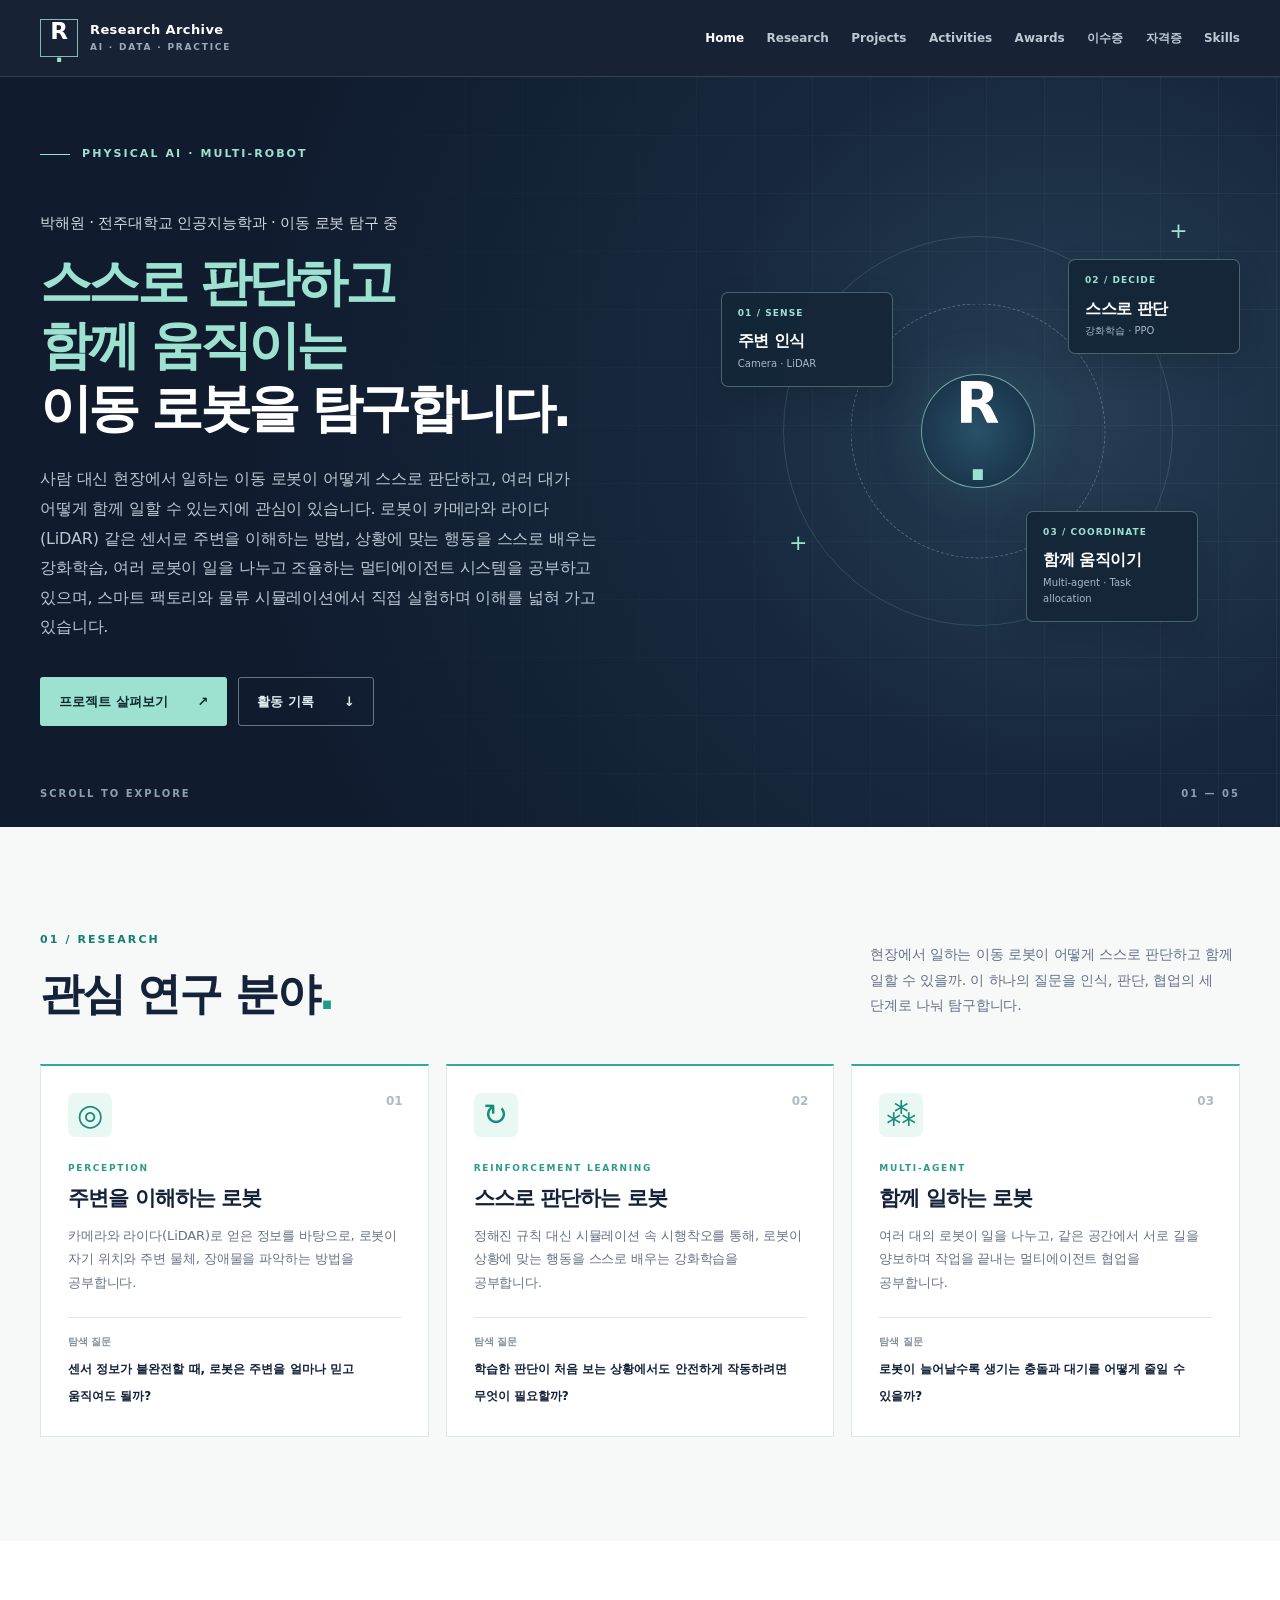
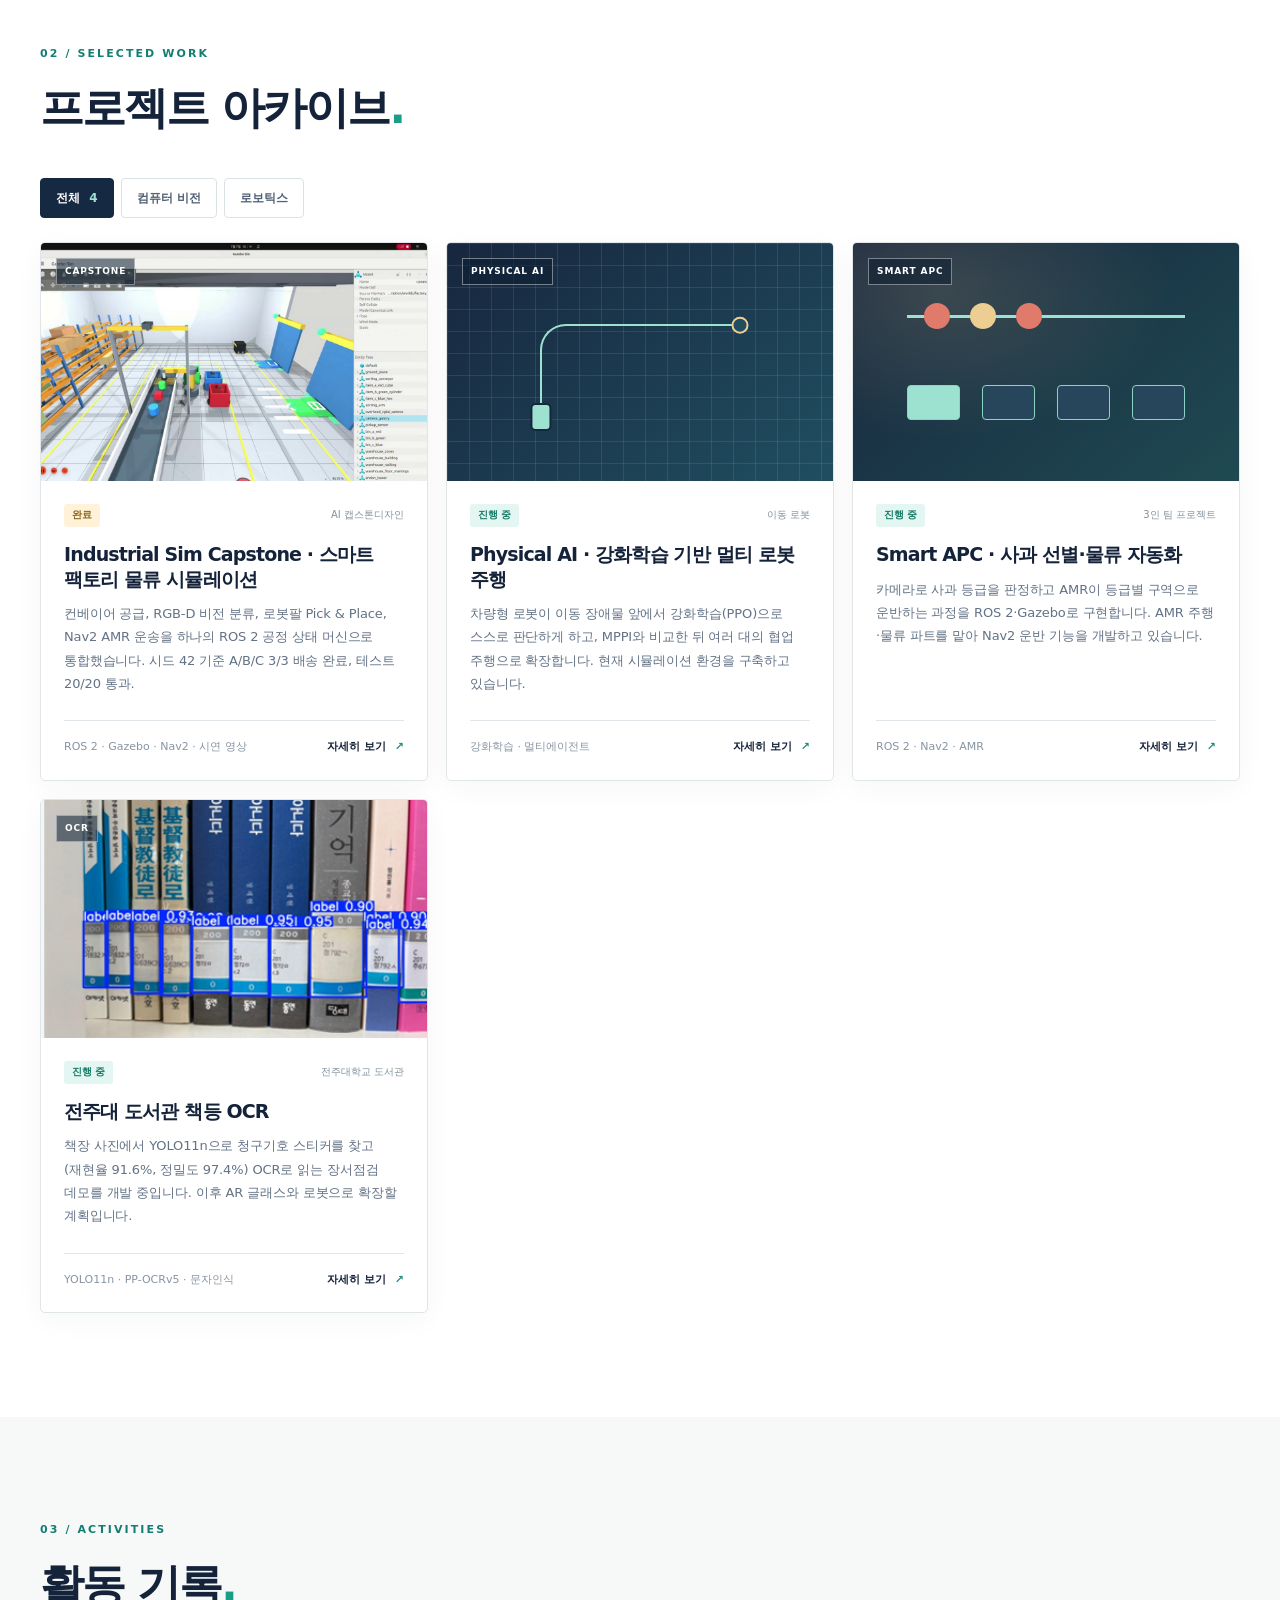
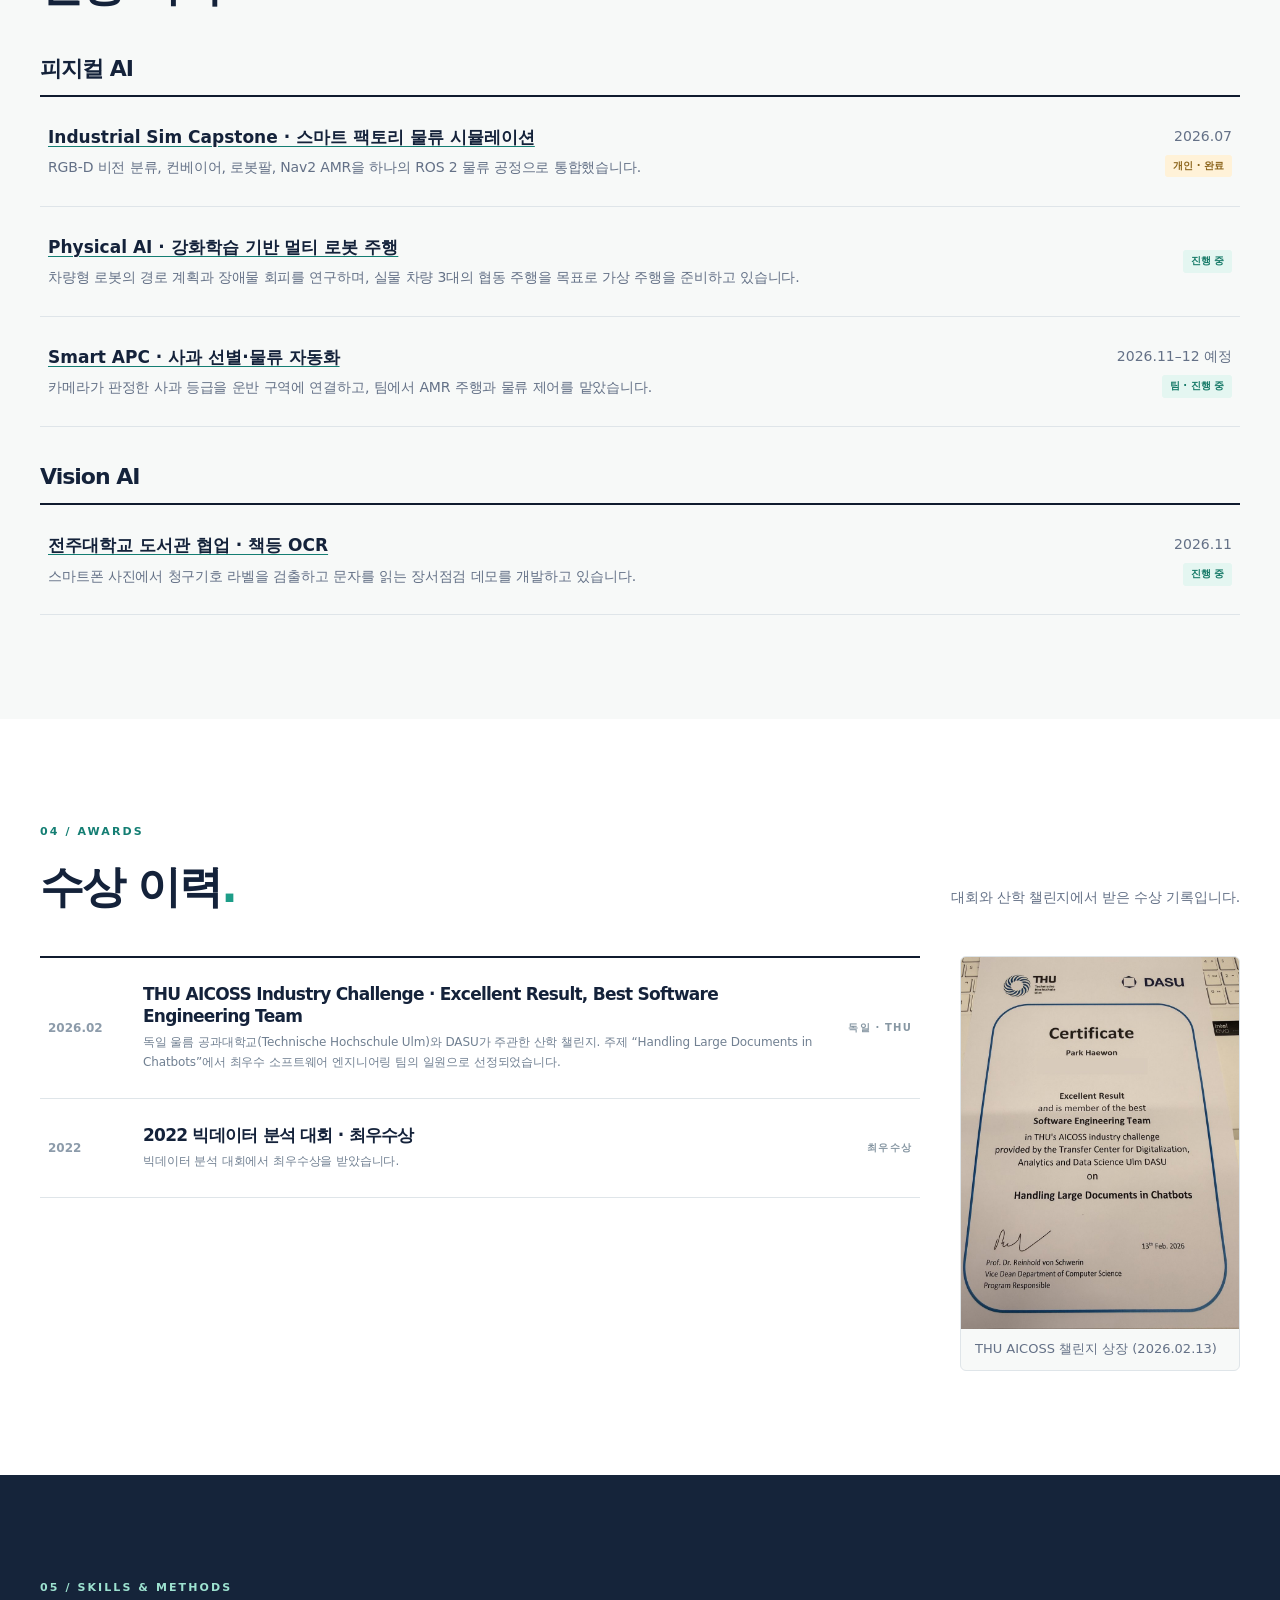
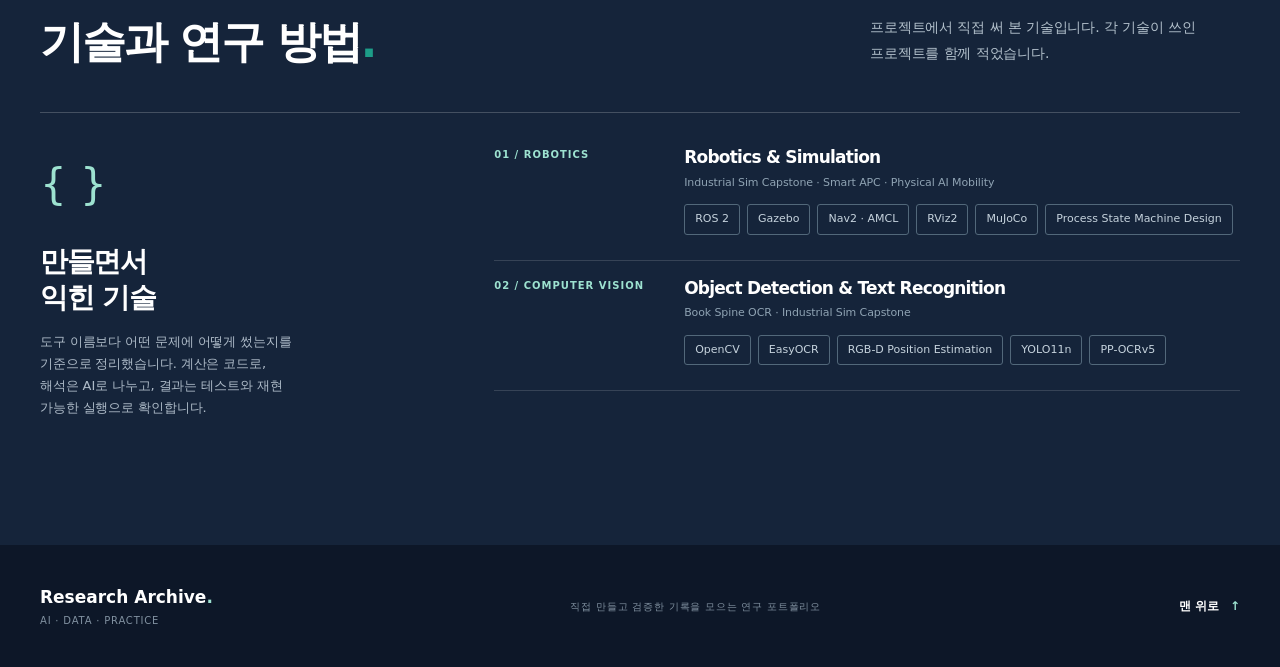
==== index.html @ 4f3340b6 "Add name to portfolio introduction" ====
<!doctype html>
<html lang="ko">
<head>
  <meta charset="utf-8">
  <meta name="viewport" content="width=device-width, initial-scale=1">
  <meta name="theme-color" content="#101b2e">
  <meta name="description" content="스스로 판단하고 함께 움직이는 이동 로봇 — 강화학습 기반 판단과 멀티에이전트 협업을 공부하고 탐구하는 학생의 포트폴리오입니다.">
  <meta property="og:type" content="website">
  <meta property="og:locale" content="ko_KR">
  <meta property="og:title" content="AI Research Portfolio | 연구 포트폴리오">
  <meta property="og:description" content="스스로 판단하고 함께 움직이는 이동 로봇을 탐구합니다.">
  <title>AI Research Portfolio | 연구 포트폴리오</title>
  <link rel="icon" href="assets/favicon.svg" type="image/svg+xml">
  <link rel="stylesheet" href="assets/style.css?v=physical-ai-rl">
  <script src="assets/app.js?v=multi-category" defer></script>
</head>
<body>
  <a class="skip-link" href="#main">본문으로 바로 가기</a>
  <header class="site-header" id="top">
    <div class="container header-inner">
      <a class="brand" href="#home" aria-label="연구 포트폴리오 홈">
        <span class="brand-mark" aria-hidden="true">R<span class="brand-dot">.</span></span>
        <span class="brand-copy"><strong>Research Archive</strong><small>AI · DATA · PRACTICE</small></span>
      </a>
      <button class="menu-toggle" type="button" aria-controls="primary-nav" aria-expanded="false" aria-label="메뉴 열기"><span></span><span></span><span></span></button>
      <nav class="nav" id="primary-nav" aria-label="주 메뉴">
        <a href="#home">Home</a><a href="#research">Research</a><a href="#projects">Projects</a><a href="#activities">Activities</a><a href="#awards">Awards</a><a href="certificates.html">이수증</a><a href="licenses.html">자격증</a><a href="#skills">Skills</a>
      </nav>
    </div>
  </header>

  <main id="main">
    <section class="hero" id="home" aria-labelledby="hero-title">
      <div class="hero-grid" aria-hidden="true"></div>
      <div class="container hero-layout">
        <div class="hero-copy">
          <p class="eyebrow"><span class="eyebrow-line"></span> PHYSICAL AI · MULTI-ROBOT</p>
          <p class="hero-overline">박해원 · 전주대학교 인공지능학과 · 이동 로봇 탐구 중</p>
          <h1 id="hero-title"><em>스스로 판단하고</em><br><em>함께 움직이는</em><br>이동 로봇을 탐구합니다.</h1>
          <p class="hero-description">사람 대신 현장에서 일하는 이동 로봇이 어떻게 스스로 판단하고, 여러 대가 어떻게 함께 일할 수 있는지에 관심이 있습니다. 로봇이 카메라와 라이다(LiDAR) 같은 센서로 주변을 이해하는 방법, 상황에 맞는 행동을 스스로 배우는 강화학습, 여러 로봇이 일을 나누고 조율하는 멀티에이전트 시스템을 공부하고 있으며, 스마트 팩토리와 물류 시뮬레이션에서 직접 실험하며 이해를 넓혀 가고 있습니다.</p>
          <div class="hero-actions"><a class="button button-light" href="#projects">프로젝트 살펴보기 <span aria-hidden="true">↗</span></a><a class="button button-ghost" href="#activities">활동 기록 <span aria-hidden="true">↓</span></a></div>
        </div>
        <div class="hero-art" role="img" aria-label="이동 로봇의 주변 인식, 강화학습 기반 판단, 다중 로봇 협업 흐름을 표현한 추상적 다이어그램">
          <div class="orbit orbit-one"></div><div class="orbit orbit-two"></div>
          <span class="art-cross art-cross-one">+</span><span class="art-cross art-cross-two">+</span>
          <div class="art-node art-node-one"><span class="art-index">01 / SENSE</span><strong>주변 인식</strong><small>Camera · LiDAR</small></div>
          <div class="art-node art-node-two"><span class="art-index">02 / DECIDE</span><strong>스스로 판단</strong><small>강화학습 · PPO</small></div>
          <div class="art-node art-node-three"><span class="art-index">03 / COORDINATE</span><strong>함께 움직이기</strong><small>Multi-agent · Task allocation</small></div>
          <span class="art-center">R<span>.</span></span>
        </div>
      </div>
      <div class="container hero-bottom"><span>SCROLL TO EXPLORE</span><span>01 — 05</span></div>
    </section>


    <section class="section research-section" id="research" aria-labelledby="research-title">
      <div class="container"><div class="section-heading"><div><p class="section-kicker">01 / RESEARCH</p><h2 id="research-title" class="section-title">관심 연구 분야<span class="accent-period">.</span></h2></div><p class="section-lead">현장에서 일하는 이동 로봇이 어떻게 스스로 판단하고 함께 일할 수 있을까. 이 하나의 질문을 인식, 판단, 협업의 세 단계로 나눠 탐구합니다.</p></div>
        <div class="research-grid">
          <article class="research-card"><span class="research-number">01</span><div class="research-icon" aria-hidden="true">◎</div><p class="card-label">PERCEPTION</p><h3>주변을 이해하는 로봇</h3><p>카메라와 라이다(LiDAR)로 얻은 정보를 바탕으로, 로봇이 자기 위치와 주변 물체, 장애물을 파악하는 방법을 공부합니다.</p><div class="question"><span>탐색 질문</span><strong>센서 정보가 불완전할 때, 로봇은 주변을 얼마나 믿고 움직여도 될까?</strong></div></article>
          <article class="research-card"><span class="research-number">02</span><div class="research-icon" aria-hidden="true">↻</div><p class="card-label">REINFORCEMENT LEARNING</p><h3>스스로 판단하는 로봇</h3><p>정해진 규칙 대신 시뮬레이션 속 시행착오를 통해, 로봇이 상황에 맞는 행동을 스스로 배우는 강화학습을 공부합니다.</p><div class="question"><span>탐색 질문</span><strong>학습한 판단이 처음 보는 상황에서도 안전하게 작동하려면 무엇이 필요할까?</strong></div></article>
          <article class="research-card"><span class="research-number">03</span><div class="research-icon" aria-hidden="true">⁂</div><p class="card-label">MULTI-AGENT</p><h3>함께 일하는 로봇</h3><p>여러 대의 로봇이 일을 나누고, 같은 공간에서 서로 길을 양보하며 작업을 끝내는 멀티에이전트 협업을 공부합니다.</p><div class="question"><span>탐색 질문</span><strong>로봇이 늘어날수록 생기는 충돌과 대기를 어떻게 줄일 수 있을까?</strong></div></article>
        </div>
      </div>
    </section>

    <section class="section projects-section" id="projects" aria-labelledby="projects-title">
      <div class="container"><div class="section-heading"><div><p class="section-kicker">02 / SELECTED WORK</p><h2 id="projects-title" class="section-title">프로젝트 아카이브<span class="accent-period">.</span></h2></div></div>
        <div class="filter-bar" role="group" aria-label="프로젝트 분야 필터">
          <button class="filter-button is-active" type="button" data-filter="all" aria-pressed="true">전체 <span>4</span></button>
          <button class="filter-button" type="button" data-filter="vision" aria-pressed="false">컴퓨터 비전</button>
          <button class="filter-button" type="button" data-filter="robotics" aria-pressed="false">로보틱스</button>
        </div>
        <div class="project-grid" id="project-grid">
          <article class="project-card" data-category="robotics">
            <a href="projects/industrial-sim-capstone.html" class="project-image" aria-label="Industrial Sim Capstone 프로젝트 상세 보기"><img src="assets/industrial-sim/gazebo-world.jpg" alt="컨베이어, 로봇팔, 이동식 상자가 배치된 Gazebo 공장 월드" width="1280" height="720" loading="lazy"><span class="image-corner">CAPSTONE</span></a>
            <div class="project-content">
              <div class="project-meta"><span class="status status-done">완료</span><span>AI 캡스톤디자인</span></div>
              <h3><a href="projects/industrial-sim-capstone.html">Industrial Sim Capstone · 스마트 팩토리 물류 시뮬레이션</a></h3>
              <p>컨베이어 공급, RGB-D 비전 분류, 로봇팔 Pick &amp; Place, Nav2 AMR 운송을 하나의 ROS 2 공정 상태 머신으로 통합했습니다. 시드 42 기준 A/B/C 3/3 배송 완료, 테스트 20/20 통과.</p>
              <div class="project-footer"><span>ROS 2 · Gazebo · Nav2 · 시연 영상</span><a href="projects/industrial-sim-capstone.html" aria-label="Industrial Sim Capstone 자세히 보기">자세히 보기 <span aria-hidden="true">↗</span></a></div>
            </div>
          </article>
          <article class="project-card" data-category="robotics">
            <a href="projects/physical-ai-mobility.html" class="project-image physical-ai-image" aria-label="Physical AI 모빌리티 프로젝트 상세 보기">
              <span class="physical-ai-route" aria-hidden="true"></span>
              <span class="image-corner">PHYSICAL AI</span>
            </a>
            <div class="project-content">
              <div class="project-meta"><span class="status status-active">진행 중</span><span>이동 로봇</span></div>
              <h3><a href="projects/physical-ai-mobility.html">Physical AI · 강화학습 기반 멀티 로봇 주행</a></h3>
              <p>차량형 로봇이 이동 장애물 앞에서 강화학습(PPO)으로 스스로 판단하게 하고, MPPI와 비교한 뒤 여러 대의 협업 주행으로 확장합니다. 현재 시뮬레이션 환경을 구축하고 있습니다.</p>
              <div class="project-footer"><span>강화학습 · 멀티에이전트</span><a href="projects/physical-ai-mobility.html" aria-label="Physical AI 모빌리티 자세히 보기">자세히 보기 <span aria-hidden="true">↗</span></a></div>
            </div>
          </article>
          <article class="project-card" data-category="robotics">
            <a href="projects/smart-apple-apc.html" class="project-image apc-image" aria-label="Smart APC 사과 선별·물류 자동화 프로젝트 상세 보기">
              <span class="apc-mark" aria-hidden="true"><span></span><span></span><span></span><span></span></span>
              <span class="image-corner">SMART APC</span>
            </a>
            <div class="project-content">
              <div class="project-meta"><span class="status status-active">진행 중</span><span>3인 팀 프로젝트</span></div>
              <h3><a href="projects/smart-apple-apc.html">Smart APC · 사과 선별·물류 자동화</a></h3>
              <p>카메라로 사과 등급을 판정하고 AMR이 등급별 구역으로 운반하는 과정을 ROS 2·Gazebo로 구현합니다. AMR 주행·물류 파트를 맡아 Nav2 운반 기능을 개발하고 있습니다.</p>
              <div class="project-footer"><span>ROS 2 · Nav2 · AMR</span><a href="projects/smart-apple-apc.html" aria-label="Smart APC 자세히 보기">자세히 보기 <span aria-hidden="true">↗</span></a></div>
            </div>
          </article>
          <article class="project-card" data-category="vision">
            <a href="projects/jj-library-ocr.html" class="project-image" aria-label="전주대 도서관 책등 OCR 프로젝트 상세 보기">
              <img src="assets/jj-library/card-detection.png" alt="책등의 청구기호 스티커마다 파란 검출 박스와 신뢰도가 표시된 사진" width="361" height="273" loading="lazy">
              <span class="image-corner">OCR</span>
            </a>
            <div class="project-content">
              <div class="project-meta"><span class="status status-active">진행 중</span><span>전주대학교 도서관</span></div>
              <h3><a href="projects/jj-library-ocr.html">전주대 도서관 책등 OCR</a></h3>
              <p>책장 사진에서 YOLO11n으로 청구기호 스티커를 찾고(재현율 91.6%, 정밀도 97.4%) OCR로 읽는 장서점검 데모를 개발 중입니다. 이후 AR 글래스와 로봇으로 확장할 계획입니다.</p>
              <div class="project-footer"><span>YOLO11n · PP-OCRv5 · 문자인식</span><a href="projects/jj-library-ocr.html" aria-label="전주대 도서관 책등 OCR 자세히 보기">자세히 보기 <span aria-hidden="true">↗</span></a></div>
            </div>
          </article>
        </div>
      </div>
    </section>

    <section class="section activities-section" id="activities" aria-labelledby="activities-title">
      <div class="container">
        <div class="section-heading">
          <div>
            <p class="section-kicker">03 / ACTIVITIES</p>
            <h2 id="activities-title" class="section-title">활동 기록<span class="accent-period">.</span></h2>
          </div>
        </div>

        <section class="activity-group" aria-labelledby="activities-physical-title">
          <h3 id="activities-physical-title">피지컬 AI</h3>
          <ul class="publication-list activity-list" role="list">
            <li class="publication-row activity-row">
              <div>
                <h4><a href="projects/industrial-sim-capstone.html">Industrial Sim Capstone · 스마트 팩토리 물류 시뮬레이션</a></h4>
                <p>RGB-D 비전 분류, 컨베이어, 로봇팔, Nav2 AMR을 하나의 ROS 2 물류 공정으로 통합했습니다.</p>
              </div>
              <div class="activity-meta">
                <time datetime="2026-07">2026.07</time>
                <span class="status status-done">개인 · 완료</span>
              </div>
            </li>
            <li class="publication-row activity-row">
              <div>
                <h4><a href="projects/physical-ai-mobility.html">Physical AI · 강화학습 기반 멀티 로봇 주행</a></h4>
                <p>차량형 로봇의 경로 계획과 장애물 회피를 연구하며, 실물 차량 3대의 협동 주행을 목표로 가상 주행을 준비하고 있습니다.</p>
              </div>
              <div class="activity-meta">
                <span class="status status-active">진행 중</span>
              </div>
            </li>
            <li class="publication-row activity-row">
              <div>
                <h4><a href="projects/smart-apple-apc.html">Smart APC · 사과 선별·물류 자동화</a></h4>
                <p>카메라가 판정한 사과 등급을 운반 구역에 연결하고, 팀에서 AMR 주행과 물류 제어를 맡았습니다.</p>
              </div>
              <div class="activity-meta">
                <span><time datetime="2026-11">2026.11</time>–<time datetime="2026-12">12</time> 예정</span>
                <span class="status status-active">팀 · 진행 중</span>
              </div>
            </li>
          </ul>
        </section>

        <section class="activity-group" aria-labelledby="activities-vision-title">
          <h3 id="activities-vision-title">Vision AI</h3>
          <ul class="publication-list activity-list" role="list">
            <li class="publication-row activity-row">
              <div>
                <h4><a href="projects/jj-library-ocr.html">전주대학교 도서관 협업 · 책등 OCR</a></h4>
                <p>스마트폰 사진에서 청구기호 라벨을 검출하고 문자를 읽는 장서점검 데모를 개발하고 있습니다.</p>
              </div>
              <div class="activity-meta">
                <time datetime="2026-11">2026.11</time>
                <span class="status status-active">진행 중</span>
              </div>
            </li>
          </ul>
        </section>
      </div>
    </section>

    <section class="section awards-section" id="awards" aria-labelledby="awards-title"><div class="container"><div class="section-heading"><div><p class="section-kicker">04 / AWARDS</p><h2 id="awards-title" class="section-title">수상 이력<span class="accent-period">.</span></h2></div><p class="section-lead">대회와 산학 챌린지에서 받은 수상 기록입니다.</p></div>
      <div class="awards-layout">
        <div class="publication-list">
          <div class="publication-row"><span class="publication-index">2026.02</span><div><h3>THU AICOSS Industry Challenge · Excellent Result, Best Software Engineering Team</h3><p>독일 울름 공과대학교(Technische Hochschule Ulm)와 DASU가 주관한 산학 챌린지. 주제 “Handling Large Documents in Chatbots”에서 최우수 소프트웨어 엔지니어링 팀의 일원으로 선정되었습니다.</p></div><span class="publication-type">독일 · THU</span></div>
          <div class="publication-row"><span class="publication-index">2022</span><div><h3>2022 빅데이터 분석 대회 · 최우수상</h3><p>빅데이터 분석 대회에서 최우수상을 받았습니다.</p></div><span class="publication-type">최우수상</span></div>
        </div>
        <figure class="shot-figure award-certificate">
          <a href="assets/awards/thu-aicoss-certificate.jpg" aria-label="THU AICOSS 챌린지 상장 크게 보기"><img src="assets/awards/thu-aicoss-certificate.jpg" width="900" height="1202" loading="lazy" decoding="async" alt="Technische Hochschule Ulm과 DASU가 발행한 상장. Park Haewon이 THU AICOSS industry challenge의 Handling Large Documents in Chatbots 주제에서 Excellent Result를 거두고 최우수 소프트웨어 엔지니어링 팀의 일원이 되었음을 증명하며, 2026년 2월 13일 날짜와 서명이 있습니다."></a>
          <figcaption>THU AICOSS 챌린지 상장 (2026.02.13)</figcaption>
        </figure>
      </div>
    </div></section>

    <section class="section skills-section" id="skills" aria-labelledby="skills-title"><div class="container"><div class="section-heading"><div><p class="section-kicker">05 / SKILLS &amp; METHODS</p><h2 id="skills-title" class="section-title">기술과 연구 방법<span class="accent-period">.</span></h2></div><p class="section-lead">프로젝트에서 직접 써 본 기술입니다. 각 기술이 쓰인 프로젝트를 함께 적었습니다.</p></div><div class="skills-layout"><div class="skills-intro"><span class="skills-symbol" aria-hidden="true">{ }</span><h3>만들면서<br>익힌 기술</h3><p>도구 이름보다 어떤 문제에 어떻게 썼는지를 기준으로 정리했습니다. 계산은 코드로, 해석은 AI로 나누고, 결과는 테스트와 재현 가능한 실행으로 확인합니다.</p></div><div class="skill-groups" lang="en"><div class="skill-group"><span>01 / ROBOTICS</span><div><h3>Robotics &amp; Simulation</h3><p class="skill-projects">Industrial Sim Capstone · Smart APC · Physical AI Mobility</p></div><div class="skill-tags"><span>ROS 2</span><span>Gazebo</span><span>Nav2 · AMCL</span><span>RViz2</span><span>MuJoCo</span><span>Process State Machine Design</span></div></div><div class="skill-group"><span>02 / COMPUTER VISION</span><div><h3>Object Detection &amp; Text Recognition</h3><p class="skill-projects">Book Spine OCR · Industrial Sim Capstone</p></div><div class="skill-tags"><span>OpenCV</span><span>EasyOCR</span><span>RGB-D Position Estimation</span><span>YOLO11n</span><span>PP-OCRv5</span></div></div></div></div></div></section>

  </main>
  <footer class="site-footer"><div class="container footer-inner"><div><strong>Research Archive<span>.</span></strong><p>AI · DATA · PRACTICE</p></div><p>직접 만들고 검증한 기록을 모으는 연구 포트폴리오</p><a href="#top">맨 위로 <span aria-hidden="true">↑</span></a></div></footer>
</body>
</html>
---- assets/style.css ----
@charset "utf-8";
:root{--navy:#101b2e;--navy-2:#17263e;--ink:#14223a;--muted:#647187;--line:#dfe5e9;--paper:#f7f9f8;--white:#fff;--teal:#9de2d0;--teal-dark:#147e73;--gold:#ecce92;--radius:14px}
*{box-sizing:border-box}html{scroll-behavior:smooth;scroll-padding-top:88px}body{margin:0;color:var(--ink);background:var(--white);font-family:Pretendard,"Noto Sans KR","Apple SD Gothic Neo","Malgun Gothic",system-ui,sans-serif;line-height:1.68;word-break:keep-all}button,a{touch-action:manipulation}a{color:inherit;text-decoration:none}button{font:inherit}img{display:block;max-width:100%}h1,h2,h3,p{margin-top:0}h1,h2,h3{line-height:1.28;letter-spacing:-.045em}h2,h3{font-weight:760}p{letter-spacing:-.01em}::selection{background:#9de2d0;color:#101b2e}:focus-visible{outline:3px solid #21a692;outline-offset:4px}.container{width:min(100% - 48px,1200px);margin-inline:auto}.skip-link{position:absolute;left:16px;top:-80px;z-index:100;padding:10px 16px;background:#fff;color:#101b2e}.skip-link:focus{top:12px}.site-header{position:sticky;top:0;z-index:20;background:rgba(16,27,46,.97);border-bottom:1px solid rgba(255,255,255,.13);backdrop-filter:blur(18px)}.header-inner{display:flex;align-items:center;justify-content:space-between;min-height:76px;gap:30px}.brand{display:inline-flex;align-items:center;gap:12px;color:#fff;flex:none}.brand-mark{display:grid;place-items:center;width:38px;height:38px;border:1px solid rgba(157,226,208,.8);font-weight:800;font-size:23px;line-height:1}.brand-dot,.site-footer strong span{color:var(--teal)}.brand-copy{display:flex;flex-direction:column;line-height:1.08}.brand-copy strong{font-size:13px;letter-spacing:.03em}.brand-copy small{margin-top:6px;color:#9caab9;font-size:9px;font-weight:700;letter-spacing:.2em}.nav{display:flex;align-items:center;gap:clamp(12px,1.75vw,27px)}.nav a{color:#bdc8d3;font-size:12px;font-weight:650;white-space:nowrap;transition:color .2s}.nav a:hover,.nav a[aria-current="location"]{color:#fff}.nav-contact{border:1px solid rgba(157,226,208,.55);padding:9px 12px;border-radius:4px;color:#d9f4e9!important}.nav-contact span{margin-left:5px;color:var(--teal)}.menu-toggle{display:none}
.hero{position:relative;overflow:hidden;isolation:isolate;color:#fff;background:radial-gradient(circle at 83% 44%,#263e54 0%,#17283e 32%,#101b2e 72%);min-height:630px}.hero-grid{position:absolute;inset:0;z-index:-1;background-image:linear-gradient(rgba(187,222,221,.055) 1px,transparent 1px),linear-gradient(90deg,rgba(187,222,221,.055) 1px,transparent 1px);background-size:58px 58px;mask-image:linear-gradient(90deg,transparent 15%,#000 100%)}.hero-layout{display:grid;grid-template-columns:1.25fr 1fr;gap:20px;align-items:center;min-height:575px}.hero-copy{position:relative;z-index:2;padding:68px 0 60px}.eyebrow,.section-kicker,.card-label{font-size:11px;font-weight:800;letter-spacing:.19em}.eyebrow{display:flex;align-items:center;gap:12px;color:var(--teal)}.eyebrow-line{display:block;width:30px;height:1px;background:var(--teal)}.hero-overline{margin:48px 0 14px;color:#d2dbe1;font-size:15px}.hero h1{max-width:800px;margin-bottom:24px;font-size:clamp(38px,4.05vw,63px);line-height:1.22;font-weight:790;letter-spacing:-.07em}.hero h1 em{font-style:normal;color:var(--teal)}.hero-description{max-width:560px;color:#bac7d1;font-size:16px;line-height:1.85}.hero-actions{display:flex;flex-wrap:wrap;gap:11px;margin-top:35px}.button{display:inline-flex;align-items:center;justify-content:space-between;gap:30px;min-height:49px;padding:11px 18px;font-size:13px;font-weight:760;border:1px solid transparent;border-radius:3px;transition:transform .2s,background .2s}.button:hover{transform:translateY(-2px)}.button-light{color:#102a30;background:var(--teal)}.button-light:hover{background:#c0f4e5}.button-ghost{color:#e1ecf1;border-color:#647788}.button-ghost:hover{background:rgba(255,255,255,.08)}.hero-bottom{display:flex;justify-content:space-between;padding:0 0 24px;color:#8ca0b2;font-size:10px;font-weight:700;letter-spacing:.2em}.hero-art{position:relative;width:100%;height:465px;min-width:0}.orbit{position:absolute;left:50%;top:50%;border:1px solid rgba(157,226,208,.16);border-radius:50%;transform:translate(-50%,-50%)}.orbit-one{width:390px;height:390px}.orbit-two{width:255px;height:255px;border-style:dashed;border-color:rgba(157,226,208,.35)}.art-center{position:absolute;left:50%;top:50%;display:grid;place-items:center;width:114px;height:114px;border:1px solid rgba(157,226,208,.65);border-radius:50%;background:radial-gradient(circle,#285169,#142b40);color:#fff;font-size:57px;font-weight:800;line-height:1;transform:translate(-50%,-50%);box-shadow:0 0 55px rgba(81,196,185,.14)}.art-center span{color:var(--teal)}.art-node{position:absolute;width:172px;padding:13px 16px;border:1px solid rgba(173,221,215,.34);border-radius:7px;background:rgba(20,38,55,.93);box-shadow:0 14px 35px rgba(0,0,0,.13)}.art-node strong,.art-node small,.art-index{display:block}.art-index{margin-bottom:7px;color:var(--teal);font-size:9px;font-weight:800;letter-spacing:.12em}.art-node strong{font-size:16px;letter-spacing:-.03em}.art-node small{margin-top:1px;color:#a6b8c5;font-size:10px}.art-node-one{left:1%;top:20%}.art-node-two{right:0;top:13%}.art-node-three{right:8%;bottom:9%}.art-cross{position:absolute;color:var(--teal);font-size:22px;font-weight:200}.art-cross-one{left:14%;bottom:22%}.art-cross-two{right:10%;top:3%}
.section{padding:104px 0}.section-kicker{margin-bottom:18px;color:var(--teal-dark)}.section-title{margin-bottom:0;font-size:clamp(32px,3.4vw,49px);line-height:1.26}.section-title span:not(.accent-period){color:#7e929b}.accent-period{color:#1d9d88}.section-heading{display:flex;align-items:end;justify-content:space-between;gap:60px;margin-bottom:42px}.section-lead{max-width:370px;margin:0 0 4px;color:var(--muted);font-size:14px;line-height:1.8}.intro-section{padding:86px 0;border-bottom:1px solid var(--line)}.intro-layout{display:grid;grid-template-columns:1fr .87fr;gap:80px;align-items:start}.intro-copy{padding-top:22px;font-size:17px;line-height:1.95}.intro-copy p{margin-bottom:16px}.intro-copy .muted{color:#748195;font-size:14px}.research-section{background:var(--paper)}.research-grid{display:grid;grid-template-columns:repeat(3,1fr);gap:17px}.research-card{position:relative;display:flex;flex-direction:column;min-height:355px;padding:27px;border:1px solid #e0e8e7;border-top:2px solid #33aa99;background:#fff;transition:transform .2s,box-shadow .2s}.research-card:hover{transform:translateY(-4px);box-shadow:0 16px 32px rgba(19,54,67,.07)}.research-number{position:absolute;right:25px;top:25px;color:#adbbc0;font-size:12px;font-weight:800}.research-icon{display:grid;place-items:center;width:44px;height:44px;margin-bottom:24px;border-radius:7px;background:#e9f8f3;color:#188b7b;font-size:30px;line-height:1}.card-label{margin-bottom:9px;color:#2b9b88;font-size:9px}.research-card h3{margin-bottom:12px;font-size:21px}.research-card>p:not(.card-label){margin-bottom:23px;color:#657286;font-size:13px;line-height:1.8}.question{margin-top:auto;padding-top:16px;border-top:1px solid var(--line)}.question span{display:block;margin-bottom:4px;color:#81919d;font-size:10px;font-weight:800}.question strong{font-size:12px;line-height:1.6;font-weight:660}
.projects-section{background:#fff}.filter-bar{display:flex;flex-wrap:wrap;gap:7px;margin-bottom:24px}.filter-button{padding:9px 15px;border:1px solid #dbe2e5;border-radius:4px;background:#fff;color:#536276;font-size:12px;font-weight:700;cursor:pointer}.filter-button:hover{border-color:#50a998;color:#167c6e}.filter-button.is-active{border-color:#152943;background:#152943;color:#fff}.filter-button span{margin-left:5px;color:var(--teal)}.project-grid{display:grid;grid-template-columns:repeat(3,minmax(0,1fr));gap:18px}.project-card{display:flex;flex-direction:column;overflow:hidden;border:1px solid #e0e6e8;border-radius:5px;background:#fff;box-shadow:0 7px 28px rgba(18,42,61,.04);transition:box-shadow .2s,transform .2s}.project-card:hover{box-shadow:0 15px 35px rgba(18,42,61,.12);transform:translateY(-3px)}.project-card[hidden]{display:none}.project-image{position:relative;display:block;overflow:hidden;background:#153149;aspect-ratio:1.62}.project-image img{width:100%;height:100%;object-fit:cover;transition:transform .4s}.project-image:hover img{transform:scale(1.05)}.image-corner{position:absolute;left:15px;top:15px;padding:5px 8px;border:1px solid rgba(255,255,255,.42);background:rgba(11,30,48,.55);color:#fff;font-size:9px;font-weight:800;letter-spacing:.1em}.project-content{display:flex;flex:1;flex-direction:column;padding:23px}.project-meta{display:flex;align-items:center;justify-content:space-between;gap:5px;margin-bottom:15px;color:#81909b;font-size:10px}.status{display:inline-block;padding:3px 8px;border-radius:3px;font-size:10px;font-weight:800;white-space:nowrap}.status-unverified{background:#edf0f3;color:#536577}.status-planned{background:#eef1ff;color:#4f62a9}.status-active{background:#e4f6f1;color:#187b69}.status-done{background:#fff2d8;color:#8c651c}.project-content h3{margin-bottom:11px;font-size:19px}.project-content h3 a:hover,.project-footer a:hover{color:#147e73}.project-content>p{margin-bottom:25px;color:#637285;font-size:13px;line-height:1.8}.project-footer{display:flex;justify-content:space-between;align-items:center;gap:10px;margin-top:auto;padding-top:17px;border-top:1px solid var(--line);font-size:11px}.project-footer>span{color:#8794a2}.project-footer a{font-weight:800;white-space:nowrap}.project-footer a span{margin-left:5px;color:#248b7c}.status-note{margin:20px 0 0;color:#697888;font-size:12px}.status-note strong{margin-right:8px;color:#223b4e}
.activities-section{background:var(--paper)}.empty-feature{display:flex;align-items:center;gap:25px;min-height:154px;padding:29px 32px;border:1px dashed #bfd0d1;border-radius:6px;background:#fff}.empty-icon{display:grid;place-items:center;flex:none;width:54px;height:54px;background:#e8f5f1;color:#278c7c;font-size:25px}.empty-feature h3{margin-bottom:4px;font-size:19px}.empty-feature p{margin:0;color:#697788;font-size:13px}.empty-tag{margin-left:auto;color:#91a0ab;font-size:10px;font-weight:800;letter-spacing:.12em;white-space:nowrap}.publications-section{background:#fff}.publication-list{border-top:2px solid var(--navy)}.publication-row{display:grid;grid-template-columns:75px 1fr auto;align-items:center;gap:20px;padding:26px 8px;border-bottom:1px solid var(--line)}.publication-index{color:#8c9baa;font-size:12px;font-weight:800}.publication-row h3{margin-bottom:4px;font-size:17px}.publication-row p{margin:0;color:#718092;font-size:12px}.publication-type{color:#8797a3;font-size:10px;font-weight:800;letter-spacing:.12em}.skills-section{background:#15243a;color:#fff}.skills-section .section-lead{color:#b3c1cc}.skills-section .section-kicker{color:var(--teal)}.skills-layout{display:grid;grid-template-columns:.84fr 1.55fr;gap:50px;padding-top:27px;border-top:1px solid rgba(255,255,255,.2)}.skills-intro{padding:10px 0}.skills-symbol{display:block;margin-bottom:24px;color:var(--teal);font-size:42px;font-weight:300}.skills-intro h3{margin-bottom:15px;font-size:28px}.skills-intro p{max-width:260px;color:#aebbc8;font-size:13px}.skill-group{display:grid;grid-template-columns:170px 1fr;column-gap:20px;padding:17px 0 25px;border-bottom:1px solid rgba(255,255,255,.14)}.skill-group:first-child{padding-top:7px}.skill-group>span{grid-row:span 2;color:var(--teal);font-size:10px;font-weight:800;letter-spacing:.1em}.skill-group h3{margin-bottom:11px;font-size:17px}.skill-group p{margin:0;color:#b9c5ce;font-size:12px}.skill-tags{display:flex;flex-wrap:wrap;gap:7px}.skill-tags span{padding:5px 10px;border:1px solid #52687a;border-radius:3px;color:#c6d3dd;font-size:11px}.contact-section{background:#eef5f1}.contact-layout{display:grid;grid-template-columns:1fr .86fr;gap:80px;align-items:center}.contact-layout>div:first-child>p:last-child{max-width:420px;margin-top:21px;color:#667b83;font-size:14px}.contact-panel{padding:30px 33px;border:1px solid #d6e6de;border-radius:5px;background:#fff;box-shadow:0 18px 40px rgba(30,80,64,.06)}.contact-panel-top{display:flex;justify-content:space-between;padding-bottom:21px;border-bottom:1px solid var(--line);color:#208b79;font-size:10px;font-weight:800;letter-spacing:.12em}.contact-panel-top span:last-child{font-size:20px;line-height:10px}.contact-panel h3{margin:23px 0 2px;font-size:26px}.contact-panel>p{margin:0 0 23px;color:#8b99a2;font-size:12px}.contact-panel dl{margin:0}.contact-panel dl div{display:grid;grid-template-columns:120px 1fr;gap:5px;padding:11px 0;border-top:1px solid #e7edee;font-size:12px}.contact-panel dt{color:#81909c;font-weight:700}.contact-panel dd{margin:0;color:#3d5360}.contact-panel .contact-privacy{margin:18px 0 0;color:#778b93;font-size:11px}.site-footer{background:#0d1728;color:#b9c5ce}.footer-inner{display:flex;align-items:center;justify-content:space-between;gap:20px;min-height:122px}.site-footer strong{color:#fff;font-size:17px}.site-footer div p{margin:2px 0 0;color:#8191a0;font-size:10px;letter-spacing:.08em}.footer-inner>p{font-size:12px}.footer-inner>a{color:#fff;font-size:12px;font-weight:700}.footer-inner>a span{margin-left:7px;color:var(--teal)}
/* Project detail pages */
.detail-hero{position:relative;overflow:hidden;padding:100px 0 75px;background:#14243a;color:#fff}.detail-hero:before{content:"";position:absolute;right:-100px;top:-150px;width:540px;height:540px;border:1px solid rgba(157,226,208,.12);border-radius:50%;box-shadow:0 0 0 75px rgba(157,226,208,.035),0 0 0 150px rgba(157,226,208,.025)}.detail-hero .container{position:relative}.breadcrumb{display:flex;align-items:center;gap:10px;margin-bottom:46px;color:#aabcc9;font-size:11px}.breadcrumb a:hover{color:var(--teal)}.detail-kicker{margin-bottom:16px;color:var(--teal);font-size:11px;font-weight:800;letter-spacing:.17em}.detail-hero h1{max-width:820px;margin-bottom:21px;font-size:clamp(35px,4.5vw,61px)}.detail-hero p{max-width:680px;margin-bottom:28px;color:#c6d2db;font-size:15px}.detail-chips{display:flex;flex-wrap:wrap;align-items:center;gap:8px}.detail-chips>span:not(.status){padding:5px 10px;border:1px solid #657a8a;border-radius:3px;color:#d6e2e6;font-size:11px}.detail-image{width:100%;max-height:430px;object-fit:cover;background:#173149}.detail-body{padding:70px 0 100px}.detail-layout{display:grid;grid-template-columns:minmax(0,1.5fr) minmax(260px,.65fr);gap:70px}.detail-main section{margin-bottom:44px;padding-bottom:38px;border-bottom:1px solid var(--line)}.detail-main section:last-child{border:0}.detail-main .detail-label{margin-bottom:10px;color:#188877;font-size:10px;font-weight:800;letter-spacing:.17em}.detail-main h2{margin-bottom:14px;font-size:25px}.detail-main p,.detail-main li{color:#5c6d7d;font-size:14px;line-height:1.9}.detail-main ul{padding-left:20px}.detail-main li+li{margin-top:6px}.detail-aside{align-self:start;position:sticky;top:104px;padding:26px;border:1px solid #dae6e7;border-top:3px solid #44ac9a;border-radius:4px;background:#f7faf9}.detail-aside h2{margin-bottom:18px;font-size:18px}.detail-aside dl{margin:0}.detail-aside dl div{padding:11px 0;border-top:1px solid #e0e9e8}.detail-aside dt{color:#83919b;font-size:10px;font-weight:800}.detail-aside dd{margin:3px 0 0;color:#304454;font-size:12px}.detail-aside p{margin:18px 0 0;color:#81909a;font-size:11px}.back-link{display:inline-flex;gap:10px;color:#137d70;font-size:13px;font-weight:800}.back-link:hover{text-decoration:underline}
@media(max-width:1050px){.nav{gap:11px}.nav a{font-size:11px}.brand-copy small{font-size:8px}.hero-art{transform:scale(.88);transform-origin:center}.project-meta{align-items:start;flex-direction:column}.project-content{padding:19px}.project-grid{grid-template-columns:repeat(2,minmax(0,1fr))}}
@media(max-width:800px){.container{width:min(100% - 36px,680px)}.header-inner{min-height:66px}.menu-toggle{display:flex;flex-direction:column;justify-content:center;gap:5px;width:42px;height:42px;padding:9px;border:1px solid #536579;border-radius:3px;background:none;cursor:pointer}.menu-toggle span{display:block;width:100%;height:2px;background:#fff}.nav{display:none;position:absolute;left:0;right:0;top:66px;flex-direction:column;align-items:stretch;gap:0;padding:10px 18px 18px;border-bottom:1px solid #536579;background:#101b2e}.nav.is-open{display:flex}.nav a{padding:11px 3px;font-size:14px}.nav-contact{margin-top:6px;padding:10px!important}.hero-layout{grid-template-columns:1fr;min-height:0}.hero-copy{padding:75px 0 20px}.hero-overline{margin-top:33px}.hero-art{height:340px;max-width:500px;margin-inline:auto;transform:scale(.72);transform-origin:top center}.hero-bottom{margin-top:-64px}.section{padding:75px 0}.intro-layout,.contact-layout,.skills-layout{grid-template-columns:1fr;gap:28px}.intro-copy{padding-top:0}.section-heading{display:block}.section-lead{margin-top:18px}.research-grid{grid-template-columns:1fr 1fr}.research-card{min-height:365px}.empty-tag{display:none}.detail-layout{grid-template-columns:1fr;gap:30px}.detail-aside{position:static;order:-1}.detail-hero{padding:60px 0}.detail-body{padding:45px 0 75px}}
@media(max-width:560px){.hero h1{font-size:38px}.hero-description{font-size:14px}.hero-art{height:305px;margin-top:10px;transform:scale(.62)}.hero-bottom{margin-top:-73px}.section-title{font-size:33px}.intro-copy{font-size:15px}.research-grid,.project-grid{grid-template-columns:1fr}.research-card{min-height:310px}.project-content h3{font-size:20px}.empty-feature{align-items:start;gap:14px;padding:22px}.empty-icon{width:37px;height:37px;font-size:19px}.empty-feature h3{font-size:16px}.publication-row{grid-template-columns:35px 1fr;gap:12px}.publication-type{grid-column:2}.skill-group{grid-template-columns:1fr}.skill-group>span{grid-row:auto;margin-bottom:6px}.contact-panel{padding:22px}.footer-inner{flex-wrap:wrap;padding:25px 0}.footer-inner>p{order:3;width:100%}.detail-hero h1{font-size:35px}}
@media(prefers-reduced-motion:reduce){html{scroll-behavior:auto}*,*:before,*:after{animation-duration:.01ms!important;transition-duration:.01ms!important}}

.docfusionx-image {
  background:
    radial-gradient(ellipse at 76% 15%, rgba(97, 202, 181, .24), transparent 55%),
    linear-gradient(140deg, #14263e, #1c4a57);
}

.docfusionx-diagram {
  position: absolute;
  inset: 27% 17% 18%;
}

.docfusionx-diagram::before,
.docfusionx-diagram::after {
  position: absolute;
  content: "";
  border-color: rgba(157, 226, 208, .65);
  border-style: solid;
}

.docfusionx-diagram::before {
  top: 50%;
  left: 34%;
  width: 58%;
  border-width: 1px 0 0;
}

.docfusionx-diagram::after {
  top: 10%;
  left: 55%;
  width: 37%;
  height: 81%;
  border-width: 1px 0 1px 1px;
  border-radius: 8px 0 0 8px;
}

.docfusionx-page,
.docfusionx-node {
  position: absolute;
  display: block;
  z-index: 1;
  border: 1px solid #8cd8c6;
  border-radius: 4px;
}

.docfusionx-page {
  inset: 4% auto 4% 0;
  width: 36%;
  background: #203f53;
}

.docfusionx-page::before {
  position: absolute;
  inset: 22% 19%;
  content: "";
  background: repeating-linear-gradient(to bottom, #9de2d0 0 1px, transparent 1px 28%);
}

.docfusionx-node {
  right: 0;
  width: 23%;
  height: 20%;
  background: #336c73;
}

.docfusionx-node-top { top: 0; }
.docfusionx-node-middle { top: 40%; background: #9de2d0; }
.docfusionx-node-bottom { top: 80%; }

.event-photos {
  display: grid;
  grid-template-columns: repeat(2, minmax(0, 1fr));
  gap: 16px;
}

.event-photos figure {
  overflow: hidden;
  margin: 0;
  border: 1px solid var(--line);
  border-radius: 5px;
  background: var(--paper);
}

.event-photos a {
  display: block;
}

.event-photos a:focus-visible {
  outline-offset: -4px;
}

.event-photos img {
  display: block;
  width: 100%;
  height: auto;
  max-height: 180px;
  aspect-ratio: 16 / 9;
  object-fit: contain;
  background: var(--navy);
}

.event-photos figcaption {
  padding: 10px 12px;
  color: var(--muted);
  font-size: 13px;
}

@media (max-width: 560px) {
  .event-photos {
    grid-template-columns: 1fr;
  }
}

.library-ocr-image {
  background:
    radial-gradient(ellipse at 78% 18%, rgba(157, 226, 208, .18), transparent 60%),
    linear-gradient(135deg, #17283e, #235051);
}

.library-ocr-scan {
  position: absolute;
  inset: 27% 20% 19%;
  border: 1px solid rgba(157, 226, 208, .7);
  border-radius: 5px;
}

.library-ocr-scan::before {
  position: absolute;
  inset: 13% 10%;
  content: "";
  background: repeating-linear-gradient(90deg, #3d777a 0 19%, transparent 19% 25%);
  border-radius: 2px;
}

.library-ocr-scan::after {
  position: absolute;
  inset: 52% -8% auto;
  height: 2px;
  content: "";
  background: #ecce92;
}

.library-roadmap {
  display: grid;
  gap: 10px;
  margin: 0;
  padding: 0;
  list-style: none;
}

.library-roadmap > li {
  padding: 13px 16px;
  border: 1px solid var(--line);
  border-radius: 5px;
}

.detail-main .library-roadmap > li + li {
  margin-top: 0;
}

.library-roadmap > .library-roadmap-current {
  border-color: #87c5b7;
  background: #f2fbf8;
}

.library-roadmap-heading {
  display: flex;
  flex-wrap: wrap;
  align-items: baseline;
  gap: 4px 10px;
  margin-bottom: 5px;
}

.library-roadmap-heading h3,
.library-roadmap > li > p {
  margin: 0;
}

.library-roadmap-heading h3 {
  color: var(--ink);
  font-size: 16px;
}

.library-pipeline {
  padding-left: 22px;
}

.physical-ai-image {
  background:
    linear-gradient(rgba(157, 226, 208, .12) 1px, transparent 1px) 0 0 / 22px 22px,
    linear-gradient(90deg, rgba(157, 226, 208, .12) 1px, transparent 1px) 0 0 / 22px 22px,
    linear-gradient(140deg, #17263e, #204e60);
}

.physical-ai-route {
  position: absolute;
  inset: 34% 24% 24%;
  border: solid #9de2d0;
  border-width: 2px 0 0 2px;
  border-radius: 26px 0 0 0;
}

.physical-ai-route::before,
.physical-ai-route::after {
  position: absolute;
  content: "";
}

.physical-ai-route::before {
  bottom: 0;
  left: 0;
  width: 17px;
  height: 24px;
  transform: translate(-55%, 25%);
  border: 2px solid #17263e;
  border-radius: 5px;
  background: #9de2d0;
}

.physical-ai-route::after {
  top: 0;
  right: 0;
  width: 13px;
  height: 13px;
  transform: translate(50%, -55%);
  border: 2px solid #ecce92;
  border-radius: 50%;
  background: #204e60;
}

.physical-ai-next {
  margin-top: 10px;
}

.shot-figure {
  margin: 22px 0 0;
  overflow: hidden;
  border: 1px solid var(--line);
  border-radius: 6px;
  background: var(--paper);
}

.shot-figure img {
  display: block;
  width: 100%;
  height: auto;
}

.shot-figure figcaption {
  padding: 10px 14px;
  color: var(--muted);
  font-size: 13px;
  line-height: 1.6;
}

.metric-table {
  width: 100%;
  margin-top: 16px;
  border-collapse: collapse;
  font-size: 14px;
}

.metric-table th,
.metric-table td {
  padding: 10px 12px;
  border-bottom: 1px solid var(--line);
  color: #5c6d7d;
  text-align: left;
  line-height: 1.6;
}

.metric-table th {
  color: var(--ink);
  font-size: 12px;
  font-weight: 800;
  background: var(--paper);
}

.metric-table td:last-child {
  white-space: nowrap;
}

.table-note {
  margin-top: 10px;
  font-size: 12px !important;
  color: var(--muted) !important;
}
.detail-main ol{padding-left:20px}
.detail-main ol li+li{margin-top:6px}

.bgent-image {
  background:
    radial-gradient(ellipse at 76% 18%, rgba(153, 211, 245, .23), transparent 60%),
    linear-gradient(145deg, #182740, #24445d);
}

.bgent-workflow-mark {
  position: absolute;
  inset: 34% 16% 22%;
  display: grid;
  grid-template-columns: repeat(3, minmax(0, 1fr));
  align-items: center;
  gap: 11%;
}

.bgent-workflow-mark::before {
  position: absolute;
  inset: 50% 14% auto;
  height: 1px;
  content: "";
  background: #8bd3c4;
}

.bgent-workflow-mark > span {
  position: relative;
  aspect-ratio: 1;
  border: 1px solid #8bd3c4;
  border-radius: 7px;
  background: #27465b;
}

.bgent-workflow-mark > span:nth-child(2) {
  background: #9de2d0;
}

.bgent-flow {
  display: grid;
  grid-template-columns: repeat(2, minmax(0, 1fr));
  gap: 10px;
  margin: 0;
  padding: 0;
  list-style: none;
}

.detail-main .bgent-flow > li {
  margin: 0;
  padding: 14px 16px;
  border: 1px solid var(--line);
  border-radius: 5px;
  background: var(--paper);
}

.bgent-flow h3 {
  margin: 0 0 6px;
  color: var(--ink);
  font-size: 16px;
}

.bgent-flow p {
  margin: 0;
}

@media (max-width: 560px) {
  .bgent-flow {
    grid-template-columns: 1fr;
  }
}

.apc-image {
  background:
    radial-gradient(ellipse at 22% 20%, rgba(236, 206, 146, .16), transparent 55%),
    linear-gradient(140deg, #17263e, #1f4a52);
}

.apc-mark {
  position: absolute;
  inset: 30% 14% 26%;
  display: grid;
  grid-template-columns: repeat(4, minmax(0, 1fr));
  align-items: end;
  gap: 8%;
  border-top: 3px solid #9de2d0;
}

.apc-mark::before {
  position: absolute;
  top: -15px;
  left: 6%;
  width: 26px;
  height: 26px;
  content: "";
  border-radius: 50%;
  background: #e07a6a;
  box-shadow: 46px 0 0 #ecce92, 92px 0 0 #e07a6a;
}

.apc-mark > span {
  height: 34%;
  border: 1px solid #8bd3c4;
  border-radius: 4px;
  background: #27465b;
}

.apc-mark > span:first-child {
  background: #9de2d0;
}

.bgent-result-images {
  grid-template-columns: minmax(0, 1fr);
  margin-top: 18px;
}

.bgent-result-images img {
  max-height: none;
  aspect-ratio: auto;
  background: var(--white);
}

.bgent-design-heading {
  margin: 22px 0 8px;
  font-size: 18px;
}

.bgent-design-images {
  margin-top: 12px;
}

.bgent-design-images img {
  max-height: 252px;
  aspect-ratio: 4 / 3;
  background: var(--white);
}

.demo-video {
  display: block;
  width: 100%;
  height: auto;
  background: #000;
}

.leverage-image {
  background:
    radial-gradient(ellipse at 78% 20%, rgba(157, 226, 208, .2), transparent 65%),
    linear-gradient(145deg, #222743, #28545b);
}

.leverage-signal {
  position: absolute;
  inset: 29% 20% 19%;
  display: grid;
  grid-template-rows: repeat(3, minmax(0, 1fr));
  gap: 12%;
  border-left: 1px solid #8bd3c4;
}

.leverage-signal > span {
  width: 82%;
  border: 1px solid #8bd3c4;
  border-left: 0;
  border-radius: 0 4px 4px 0;
  background: rgba(157, 226, 208, .12);
}

.leverage-signal > span:nth-child(2) {
  width: 100%;
  background: rgba(157, 226, 208, .42);
}

.leverage-signal > span:nth-child(3) {
  width: 62%;
}

.skill-group .skill-projects {
  margin: -6px 0 12px;
  color: #8fa3b3;
  font-size: 11px;
}

.docfusionx-architecture {
  margin: 0 0 16px;
  padding: 16px;
  border: 1px solid var(--line);
  border-radius: 6px;
  background: var(--paper);
}

.docfusionx-architecture figcaption {
  margin-bottom: 14px;
  color: var(--muted);
  font-size: 13px;
}

.docfusionx-architecture > div + div {
  margin-top: 16px;
}

.docfusionx-architecture h3 {
  margin: 0 0 7px;
  font-size: 16px;
}

.docfusionx-pipeline {
  display: grid;
  grid-template-columns: repeat(3, minmax(0, 1fr));
  gap: 16px;
  margin: 0;
  padding: 0;
  list-style: none;
}

.docfusionx-query {
  grid-template-columns: repeat(4, minmax(0, 1fr));
}

.detail-main .docfusionx-pipeline > li {
  position: relative;
  margin: 0;
  padding: 10px;
  border: 1px solid #b8dbd2;
  border-radius: 4px;
  background: var(--white);
  line-height: 1.5;
  overflow-wrap: anywhere;
}

.detail-main .docfusionx-pipeline > li:not(:last-child)::after {
  position: absolute;
  top: calc(50% - 3px);
  right: -12px;
  width: 6px;
  height: 6px;
  border: solid var(--teal-dark);
  border-width: 1px 1px 0 0;
  content: "";
  transform: rotate(45deg);
}

.docfusionx-pipeline strong,
.docfusionx-pipeline span {
  display: block;
}

.docfusionx-pipeline strong {
  margin-bottom: 4px;
  color: var(--ink);
}

.docfusionx-pipeline span {
  font-size: 12px;
}

.docfusionx-results {
  width: 100%;
  margin: 16px 0 12px;
  border-collapse: collapse;
  font-size: 14px;
  text-align: left;
}

.docfusionx-results caption {
  margin-bottom: 7px;
  font-size: 14px;
  font-weight: 700;
  text-align: left;
}

.docfusionx-results th,
.docfusionx-results td {
  padding: 8px 10px;
  border: 1px solid var(--line);
  overflow-wrap: anywhere;
}

.docfusionx-results thead th {
  color: var(--ink);
  background: var(--paper);
}

@media (max-width: 560px) {
  .docfusionx-pipeline,
  .docfusionx-query {
    grid-template-columns: 1fr;
  }

  .detail-main .docfusionx-pipeline > li:not(:last-child)::after {
    top: auto;
    right: calc(50% - 3px);
    bottom: -12px;
    transform: rotate(135deg);
  }

  .docfusionx-results th,
  .docfusionx-results td {
    padding: 6px;
  }
}

.shot-figure.phone-shot {
  max-width: 320px;
  margin-inline: auto;
}

.shot-figure.small-shot {
  max-width: 480px;
}

.certificate-list {
  display: grid;
  grid-template-columns: repeat(2, minmax(0, 1fr));
  gap: 18px;
  margin: 0;
  padding: 0;
  list-style: none;
}

.certificate-card {
  display: flex;
  flex-direction: column;
  height: 100%;
  padding: 24px;
  border: 1px solid var(--line);
  border-top: 3px solid #44ac9a;
  border-radius: 6px;
  background: var(--paper);
  overflow-wrap: anywhere;
}

.certificate-card h2 {
  margin: 0 0 12px;
  font-size: 21px;
}

.certificate-card p {
  margin-bottom: 14px;
  color: var(--muted);
  font-size: 14px;
}

.certificate-card .certificate-issuer {
  margin-bottom: 8px;
  color: var(--teal-dark);
  font-size: 12px;
  font-weight: 750;
}

.certificate-card .certificate-original-title {
  margin-bottom: 8px;
  font-size: 13px;
  font-weight: 650;
}

.certificate-facts {
  display: flex;
  flex-wrap: wrap;
  gap: 8px 16px;
  margin: 3px 0 14px;
}

.certificate-facts dt {
  color: var(--muted);
  font-size: 11px;
}

.certificate-facts dd {
  margin: 0;
  color: var(--ink);
  font-size: 13px;
  font-weight: 650;
}

.certificate-links {
  display: flex;
  flex-wrap: wrap;
  gap: 7px 14px;
  margin-top: auto;
  padding-top: 12px;
  border-top: 1px solid var(--line);
}

.nav a[aria-current="page"] {
  color: var(--teal);
}

@media (max-width: 880px) {
  .certificate-list {
    grid-template-columns: 1fr;
  }
}

.detail-main .sub-heading {
  margin-top: 28px;
}

.awards-layout {
  display: grid;
  grid-template-columns: minmax(0, 1fr) 280px;
  gap: 40px;
  align-items: start;
}

.awards-layout .publication-row p a {
  color: var(--teal-dark);
  font-weight: 700;
  white-space: nowrap;
}

.award-certificate {
  margin: 0;
}

@media (max-width: 860px) {
  .awards-layout {
    grid-template-columns: 1fr;
  }

  .award-certificate {
    max-width: 320px;
  }
}

.awards-section {
  background: #fff;
}

.publications-section {
  background: var(--paper);
}

.activity-group + .activity-group {
  margin-top: 36px;
}

.activity-group > h3 {
  margin: 0 0 12px;
  font-size: 22px;
}

.activity-list {
  margin: 0;
  padding: 0;
  list-style: none;
}

.activity-row {
  grid-template-columns: minmax(0, 1fr) auto;
}

.activity-row h4 {
  margin: 0 0 5px;
  font-size: 17px;
}

.activity-row h4 a {
  text-decoration: underline;
  text-decoration-color: var(--teal-dark);
  text-underline-offset: .2em;
}

.activity-row p,
.activity-meta {
  color: var(--muted);
  font-size: 14px;
}

.activity-meta {
  display: flex;
  align-items: flex-end;
  flex-direction: column;
  gap: 6px;
}

@media (max-width: 560px) {
  .activity-row {
    grid-template-columns: 1fr;
  }

  .activity-meta {
    align-items: center;
    flex-direction: row;
    flex-wrap: wrap;
    gap: 8px;
  }
}

.license-list .certificate-card h2 {
  margin: 0;
}

@media (min-width: 881px) {
  .license-list {
    grid-template-columns: repeat(3, minmax(0, 1fr));
  }
}

.plan-list {
  list-style: none;
  padding-left: 0;
}

.plan-list li {
  display: grid;
  grid-template-columns: 64px minmax(0, 1fr);
  gap: 12px;
  align-items: start;
}

.plan-list li .status {
  text-align: center;
  margin-top: 4px;
}

.detail-main .physical-ai-next a {
  color: var(--teal, #167c6e);
  text-decoration: underline;
  text-underline-offset: 3px;
}
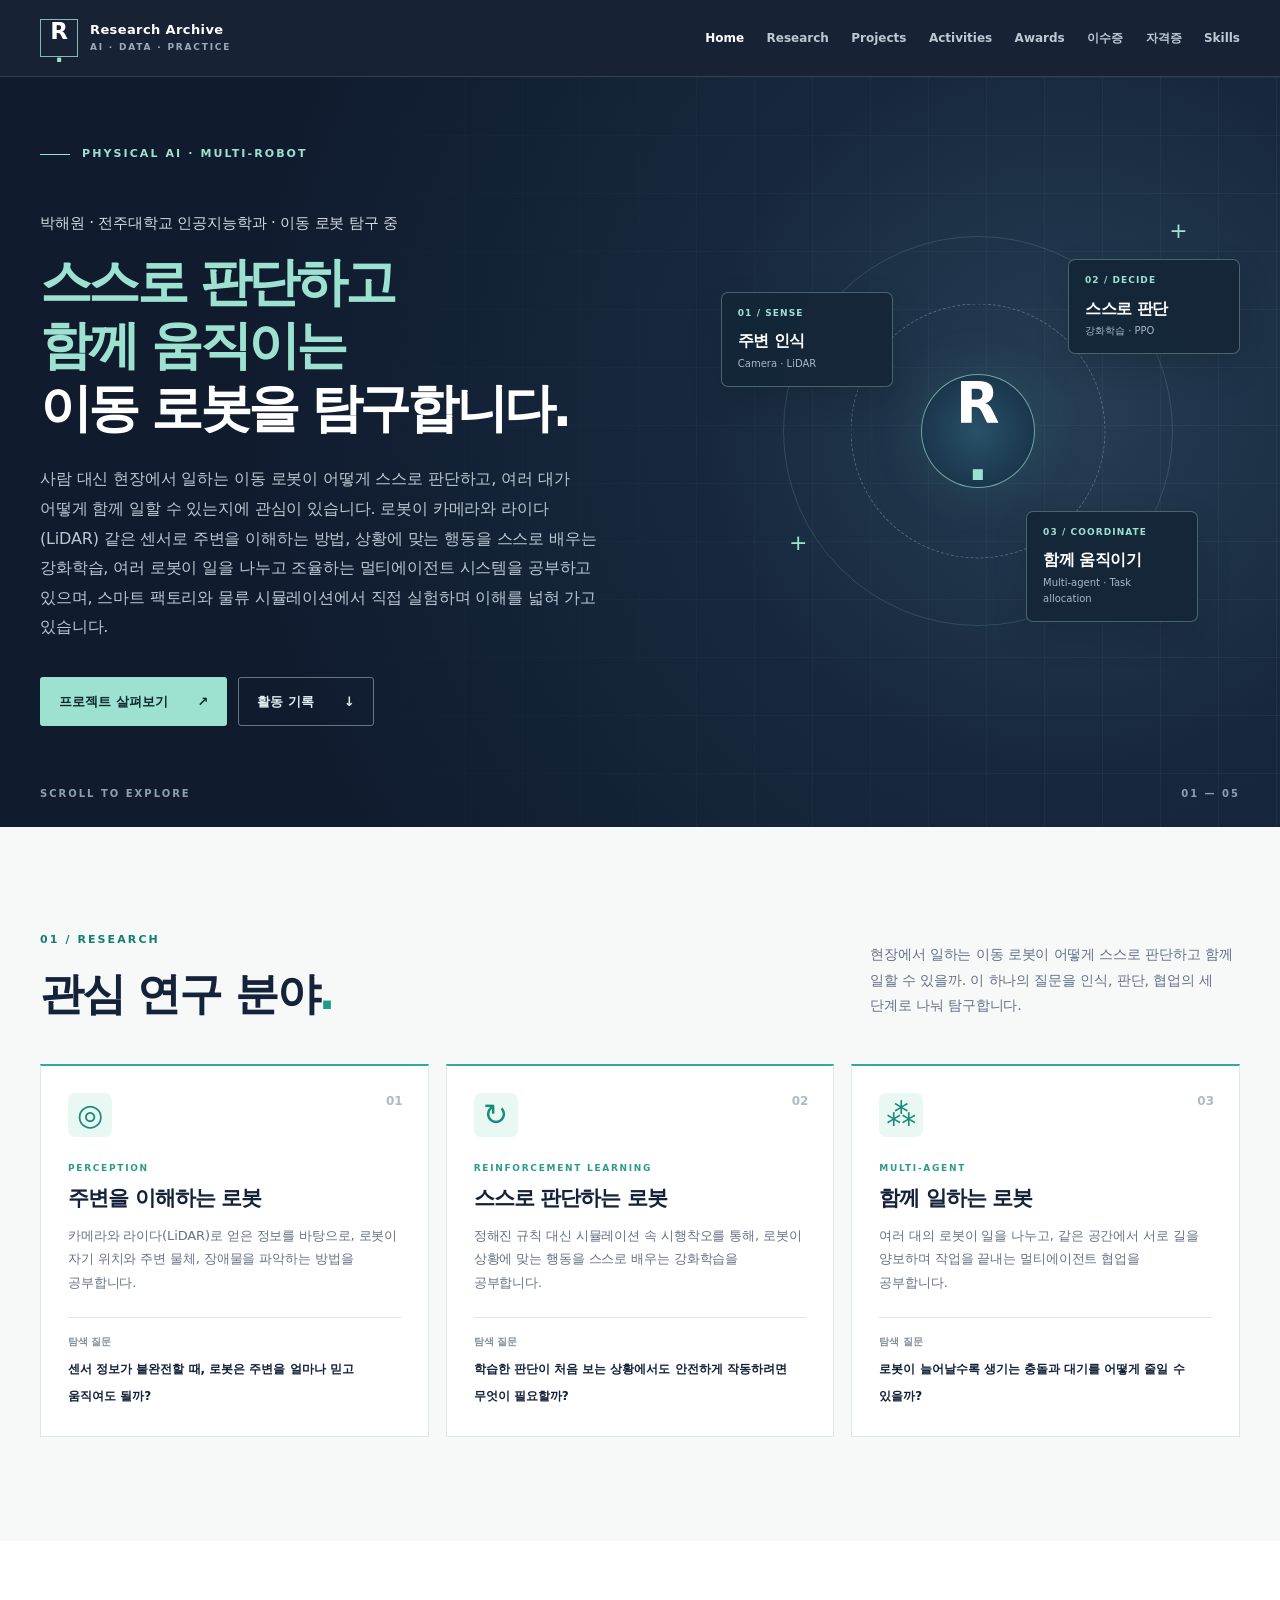
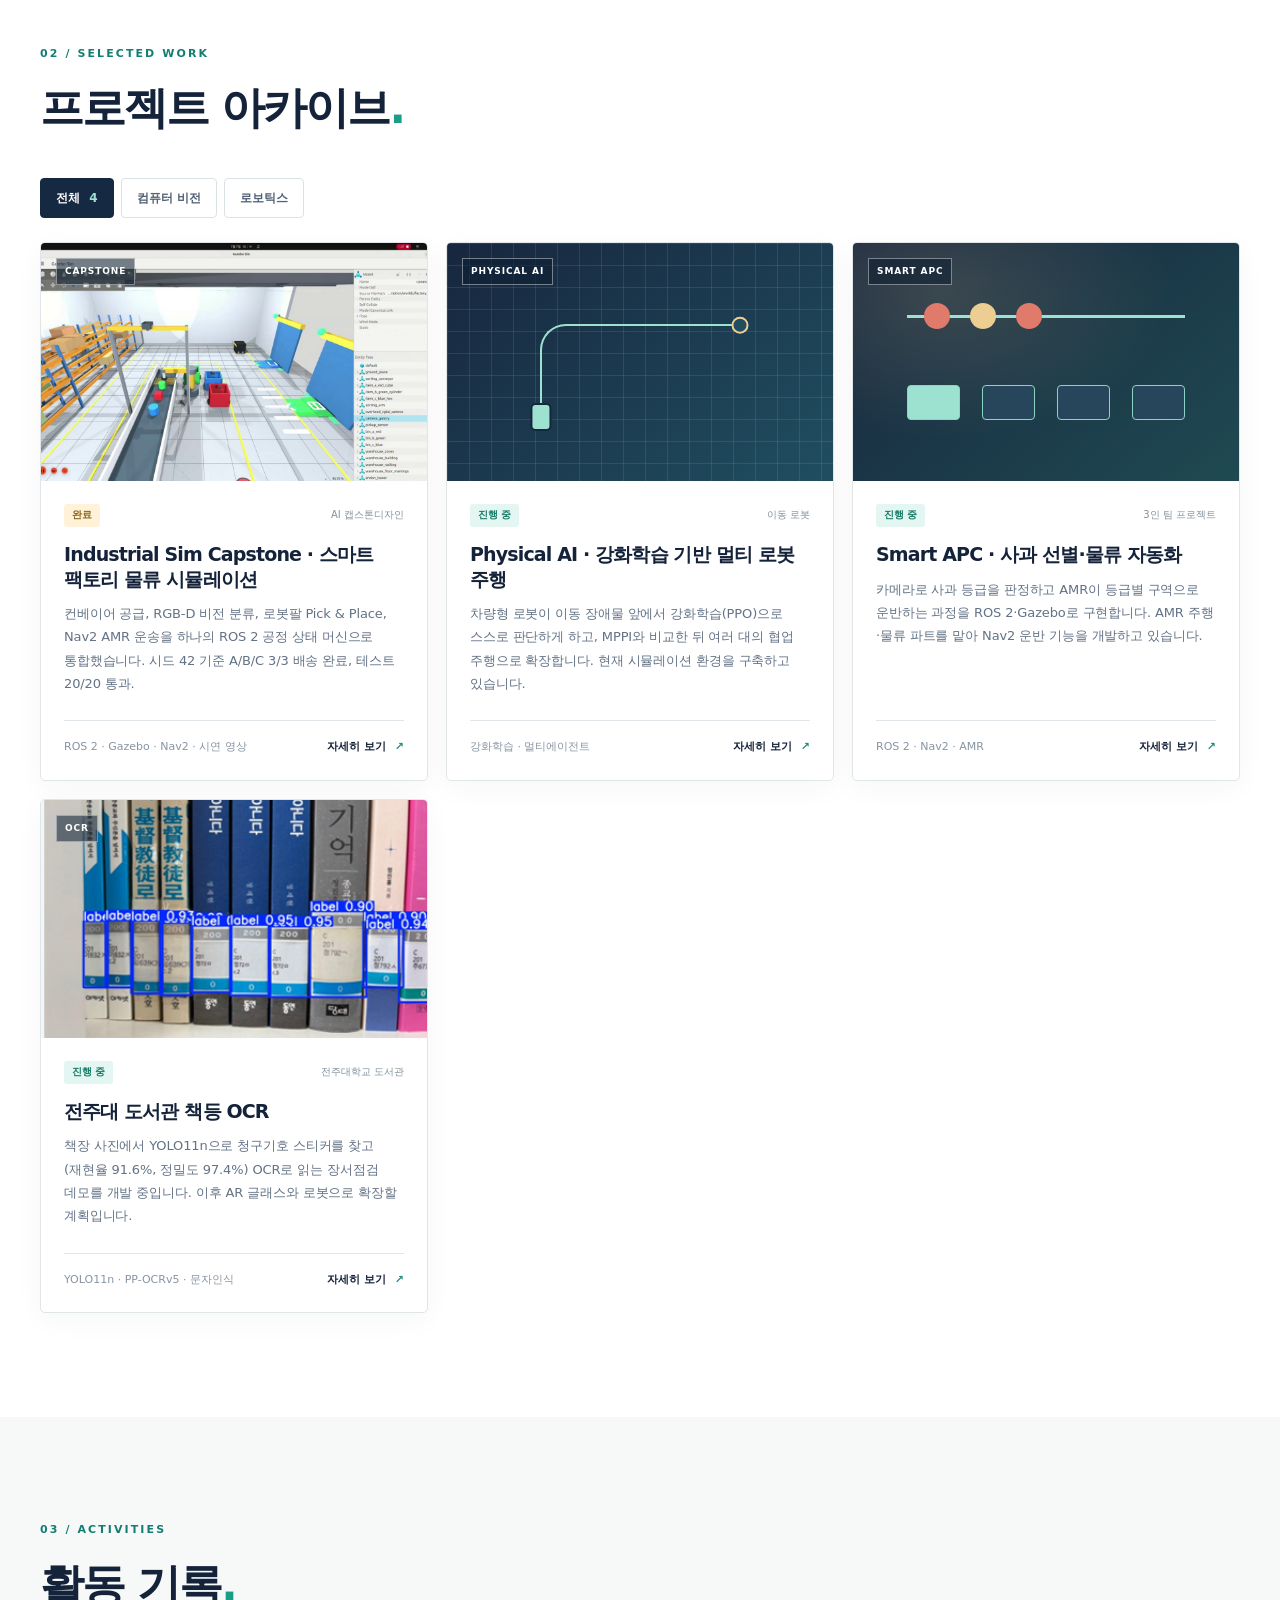
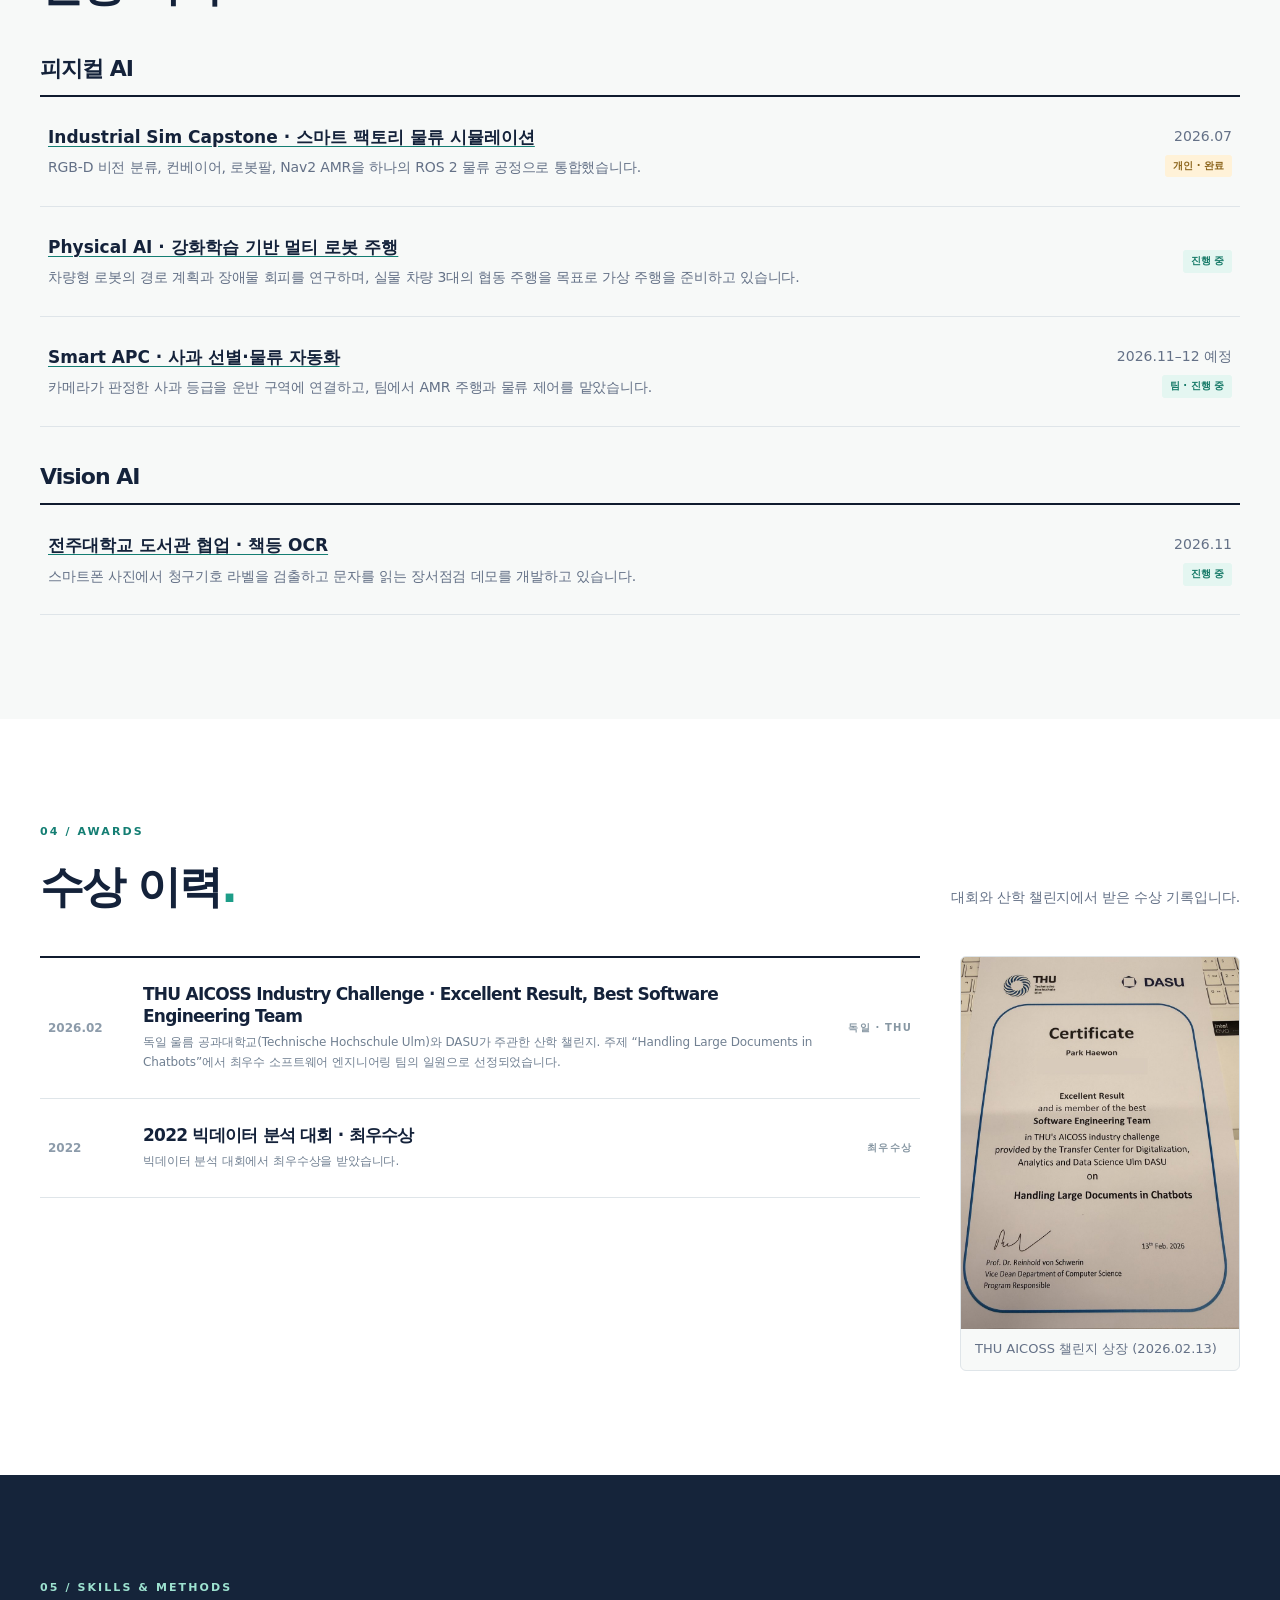
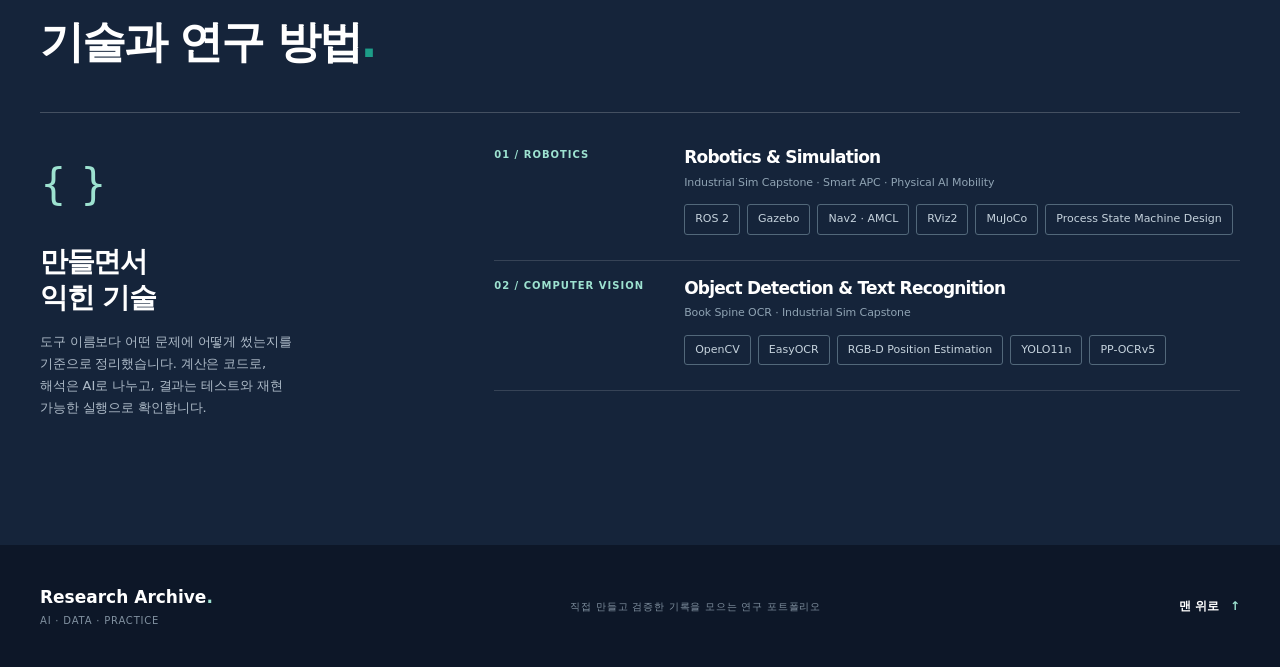
==== commit 0f64efca: "Remove skills section introduction" ====
--- a/index.html
+++ b/index.html
@@ -195,7 +195,7 @@
       </div>
     </div></section>
 
-    <section class="section skills-section" id="skills" aria-labelledby="skills-title"><div class="container"><div class="section-heading"><div><p class="section-kicker">05 / SKILLS &amp; METHODS</p><h2 id="skills-title" class="section-title">기술과 연구 방법<span class="accent-period">.</span></h2></div><p class="section-lead">프로젝트에서 직접 써 본 기술입니다. 각 기술이 쓰인 프로젝트를 함께 적었습니다.</p></div><div class="skills-layout"><div class="skills-intro"><span class="skills-symbol" aria-hidden="true">{ }</span><h3>만들면서<br>익힌 기술</h3><p>도구 이름보다 어떤 문제에 어떻게 썼는지를 기준으로 정리했습니다. 계산은 코드로, 해석은 AI로 나누고, 결과는 테스트와 재현 가능한 실행으로 확인합니다.</p></div><div class="skill-groups" lang="en"><div class="skill-group"><span>01 / ROBOTICS</span><div><h3>Robotics &amp; Simulation</h3><p class="skill-projects">Industrial Sim Capstone · Smart APC · Physical AI Mobility</p></div><div class="skill-tags"><span>ROS 2</span><span>Gazebo</span><span>Nav2 · AMCL</span><span>RViz2</span><span>MuJoCo</span><span>Process State Machine Design</span></div></div><div class="skill-group"><span>02 / COMPUTER VISION</span><div><h3>Object Detection &amp; Text Recognition</h3><p class="skill-projects">Book Spine OCR · Industrial Sim Capstone</p></div><div class="skill-tags"><span>OpenCV</span><span>EasyOCR</span><span>RGB-D Position Estimation</span><span>YOLO11n</span><span>PP-OCRv5</span></div></div></div></div></div></section>
+    <section class="section skills-section" id="skills" aria-labelledby="skills-title"><div class="container"><div class="section-heading"><div><p class="section-kicker">05 / SKILLS &amp; METHODS</p><h2 id="skills-title" class="section-title">기술과 연구 방법<span class="accent-period">.</span></h2></div></div><div class="skills-layout"><div class="skills-intro"><span class="skills-symbol" aria-hidden="true">{ }</span><h3>만들면서<br>익힌 기술</h3><p>도구 이름보다 어떤 문제에 어떻게 썼는지를 기준으로 정리했습니다. 계산은 코드로, 해석은 AI로 나누고, 결과는 테스트와 재현 가능한 실행으로 확인합니다.</p></div><div class="skill-groups" lang="en"><div class="skill-group"><span>01 / ROBOTICS</span><div><h3>Robotics &amp; Simulation</h3><p class="skill-projects">Industrial Sim Capstone · Smart APC · Physical AI Mobility</p></div><div class="skill-tags"><span>ROS 2</span><span>Gazebo</span><span>Nav2 · AMCL</span><span>RViz2</span><span>MuJoCo</span><span>Process State Machine Design</span></div></div><div class="skill-group"><span>02 / COMPUTER VISION</span><div><h3>Object Detection &amp; Text Recognition</h3><p class="skill-projects">Book Spine OCR · Industrial Sim Capstone</p></div><div class="skill-tags"><span>OpenCV</span><span>EasyOCR</span><span>RGB-D Position Estimation</span><span>YOLO11n</span><span>PP-OCRv5</span></div></div></div></div></div></section>
 
   </main>
   <footer class="site-footer"><div class="container footer-inner"><div><strong>Research Archive<span>.</span></strong><p>AI · DATA · PRACTICE</p></div><p>직접 만들고 검증한 기록을 모으는 연구 포트폴리오</p><a href="#top">맨 위로 <span aria-hidden="true">↑</span></a></div></footer>
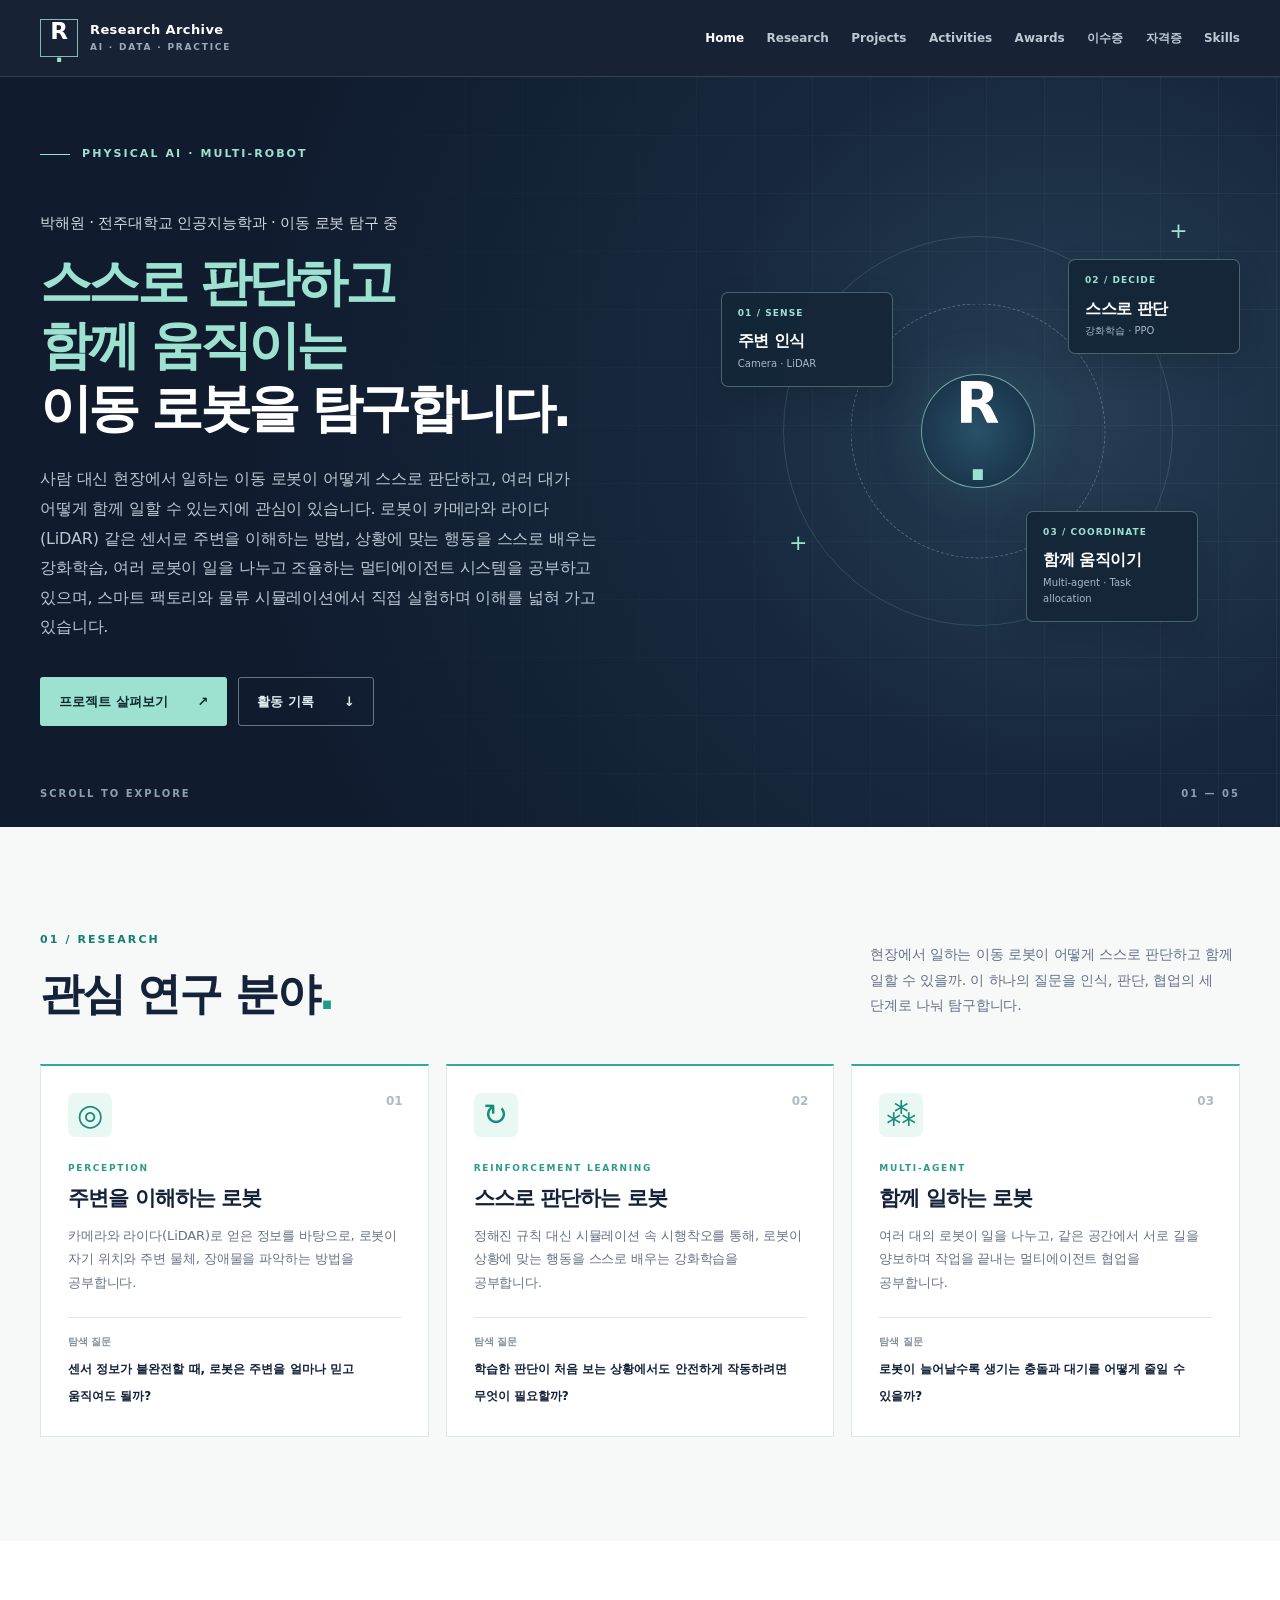
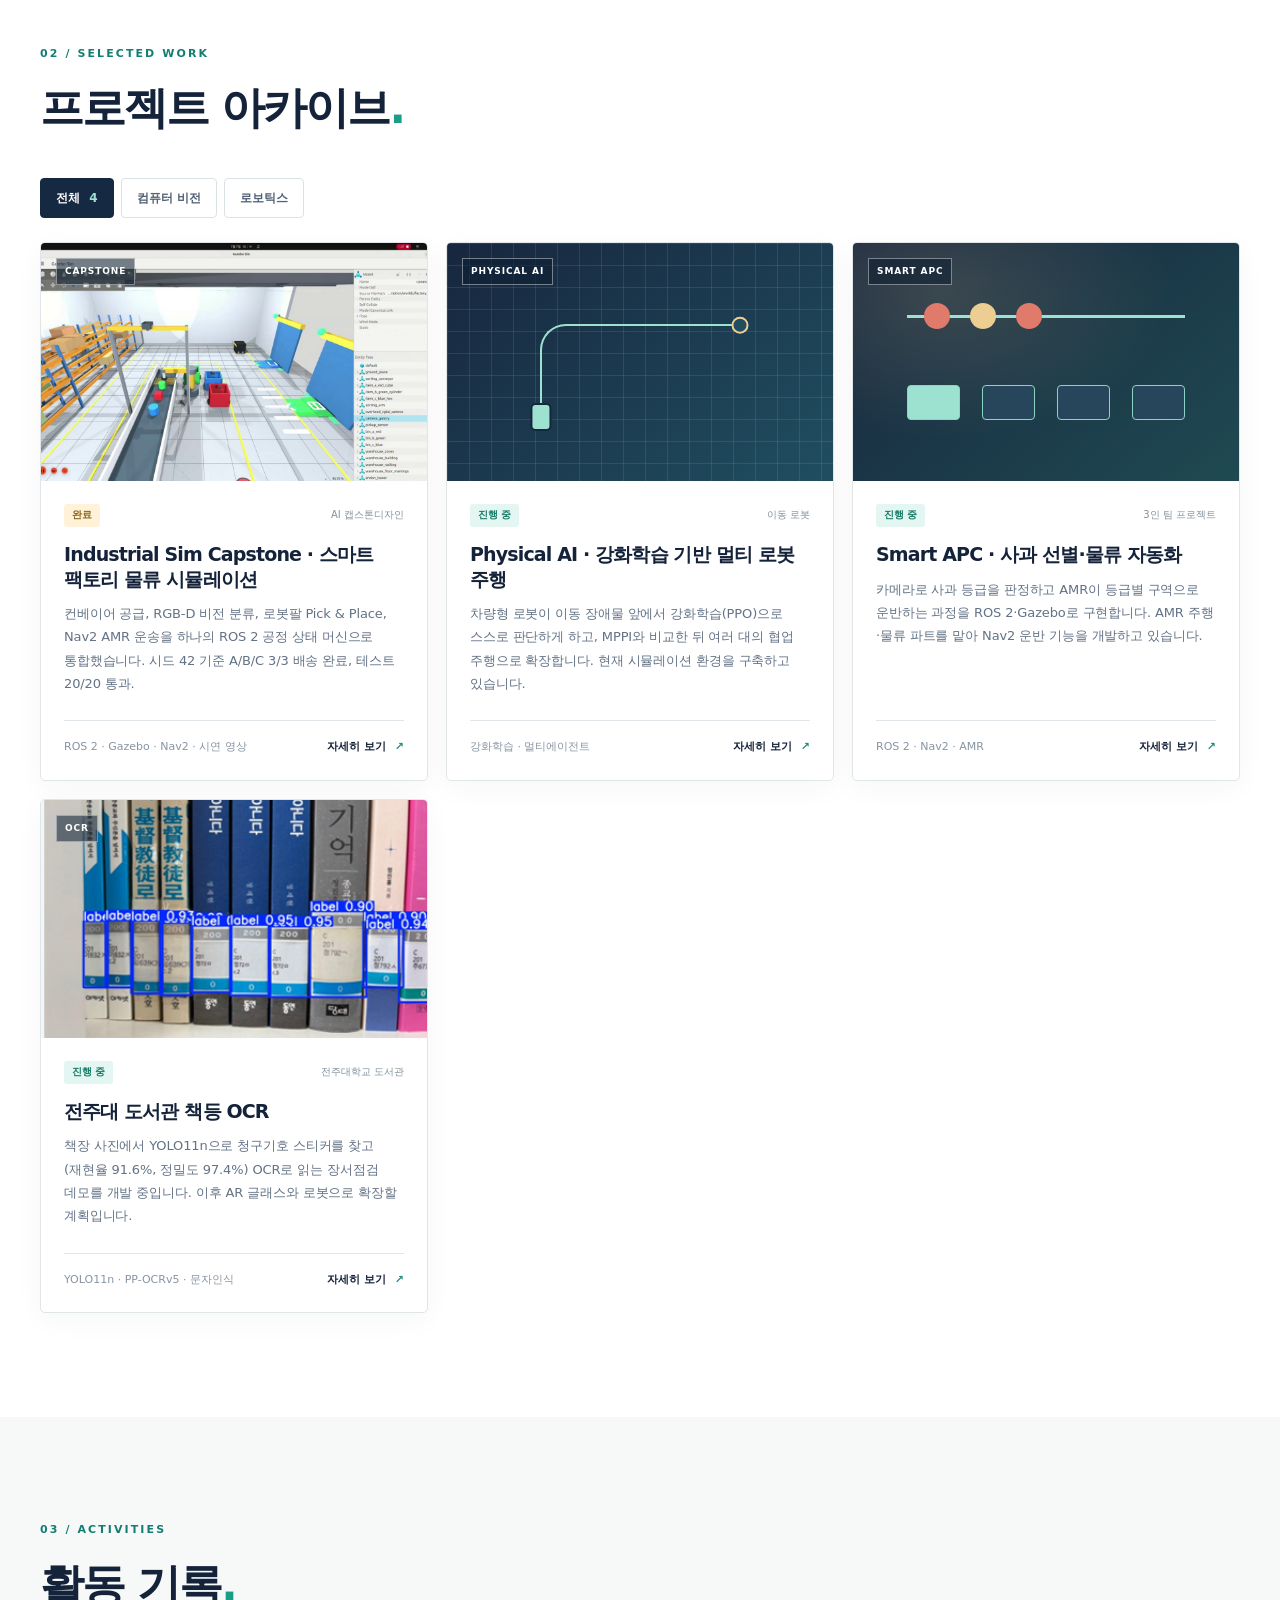
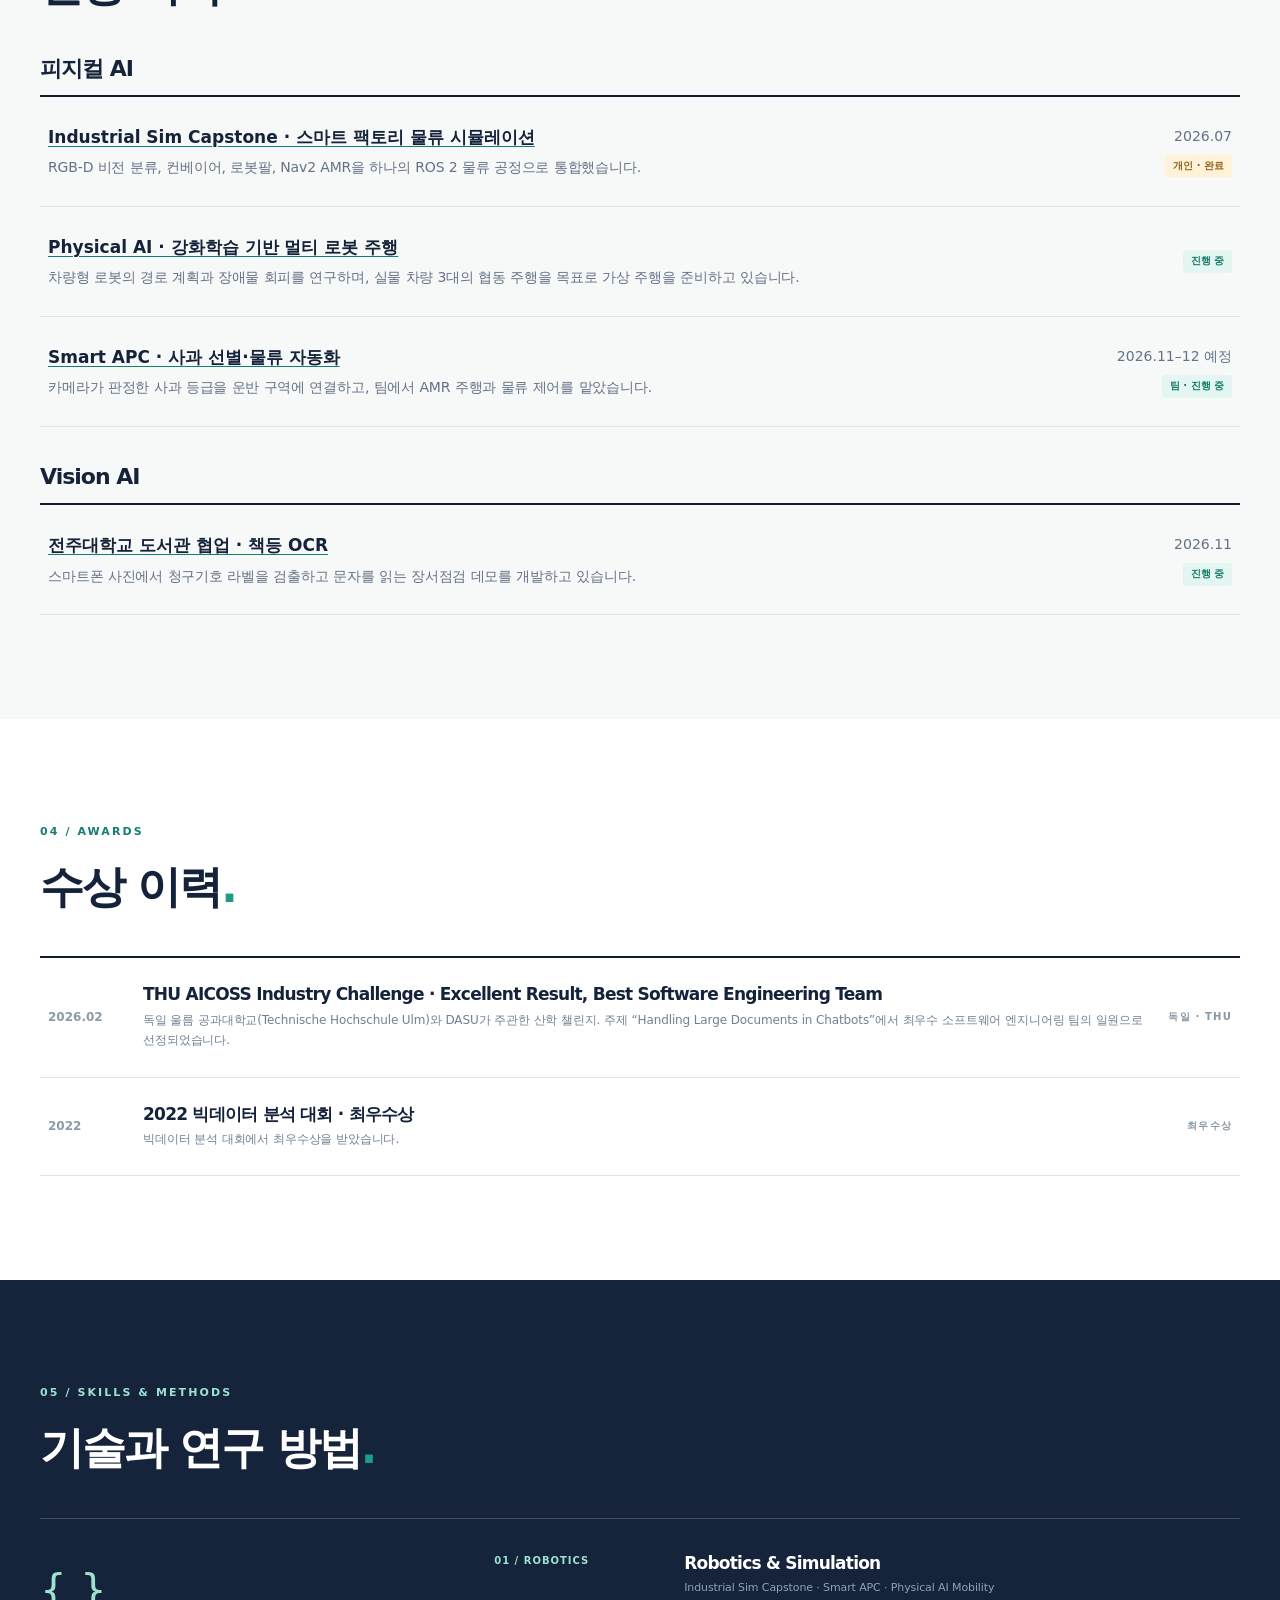
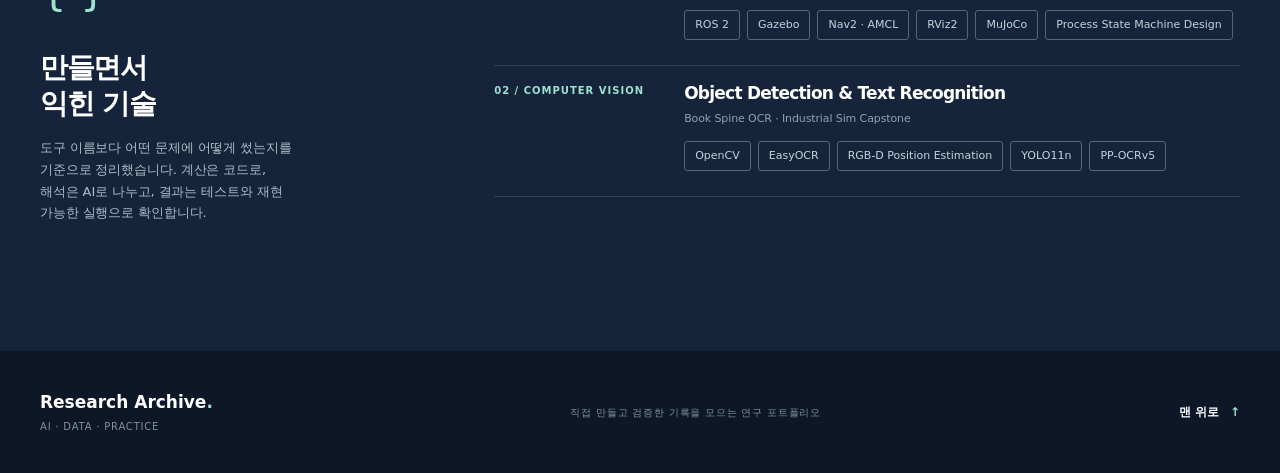
==== commit f35edcba: "Simplify awards section" ====
--- a/index.html
+++ b/index.html
@@ -182,16 +182,10 @@
       </div>
     </section>
 
-    <section class="section awards-section" id="awards" aria-labelledby="awards-title"><div class="container"><div class="section-heading"><div><p class="section-kicker">04 / AWARDS</p><h2 id="awards-title" class="section-title">수상 이력<span class="accent-period">.</span></h2></div><p class="section-lead">대회와 산학 챌린지에서 받은 수상 기록입니다.</p></div>
-      <div class="awards-layout">
-        <div class="publication-list">
-          <div class="publication-row"><span class="publication-index">2026.02</span><div><h3>THU AICOSS Industry Challenge · Excellent Result, Best Software Engineering Team</h3><p>독일 울름 공과대학교(Technische Hochschule Ulm)와 DASU가 주관한 산학 챌린지. 주제 “Handling Large Documents in Chatbots”에서 최우수 소프트웨어 엔지니어링 팀의 일원으로 선정되었습니다.</p></div><span class="publication-type">독일 · THU</span></div>
-          <div class="publication-row"><span class="publication-index">2022</span><div><h3>2022 빅데이터 분석 대회 · 최우수상</h3><p>빅데이터 분석 대회에서 최우수상을 받았습니다.</p></div><span class="publication-type">최우수상</span></div>
-        </div>
-        <figure class="shot-figure award-certificate">
-          <a href="assets/awards/thu-aicoss-certificate.jpg" aria-label="THU AICOSS 챌린지 상장 크게 보기"><img src="assets/awards/thu-aicoss-certificate.jpg" width="900" height="1202" loading="lazy" decoding="async" alt="Technische Hochschule Ulm과 DASU가 발행한 상장. Park Haewon이 THU AICOSS industry challenge의 Handling Large Documents in Chatbots 주제에서 Excellent Result를 거두고 최우수 소프트웨어 엔지니어링 팀의 일원이 되었음을 증명하며, 2026년 2월 13일 날짜와 서명이 있습니다."></a>
-          <figcaption>THU AICOSS 챌린지 상장 (2026.02.13)</figcaption>
-        </figure>
+    <section class="section awards-section" id="awards" aria-labelledby="awards-title"><div class="container"><div class="section-heading"><div><p class="section-kicker">04 / AWARDS</p><h2 id="awards-title" class="section-title">수상 이력<span class="accent-period">.</span></h2></div></div>
+      <div class="publication-list">
+        <div class="publication-row"><span class="publication-index">2026.02</span><div><h3>THU AICOSS Industry Challenge · Excellent Result, Best Software Engineering Team</h3><p>독일 울름 공과대학교(Technische Hochschule Ulm)와 DASU가 주관한 산학 챌린지. 주제 “Handling Large Documents in Chatbots”에서 최우수 소프트웨어 엔지니어링 팀의 일원으로 선정되었습니다.</p></div><span class="publication-type">독일 · THU</span></div>
+        <div class="publication-row"><span class="publication-index">2022</span><div><h3>2022 빅데이터 분석 대회 · 최우수상</h3><p>빅데이터 분석 대회에서 최우수상을 받았습니다.</p></div><span class="publication-type">최우수상</span></div>
       </div>
     </div></section>
 
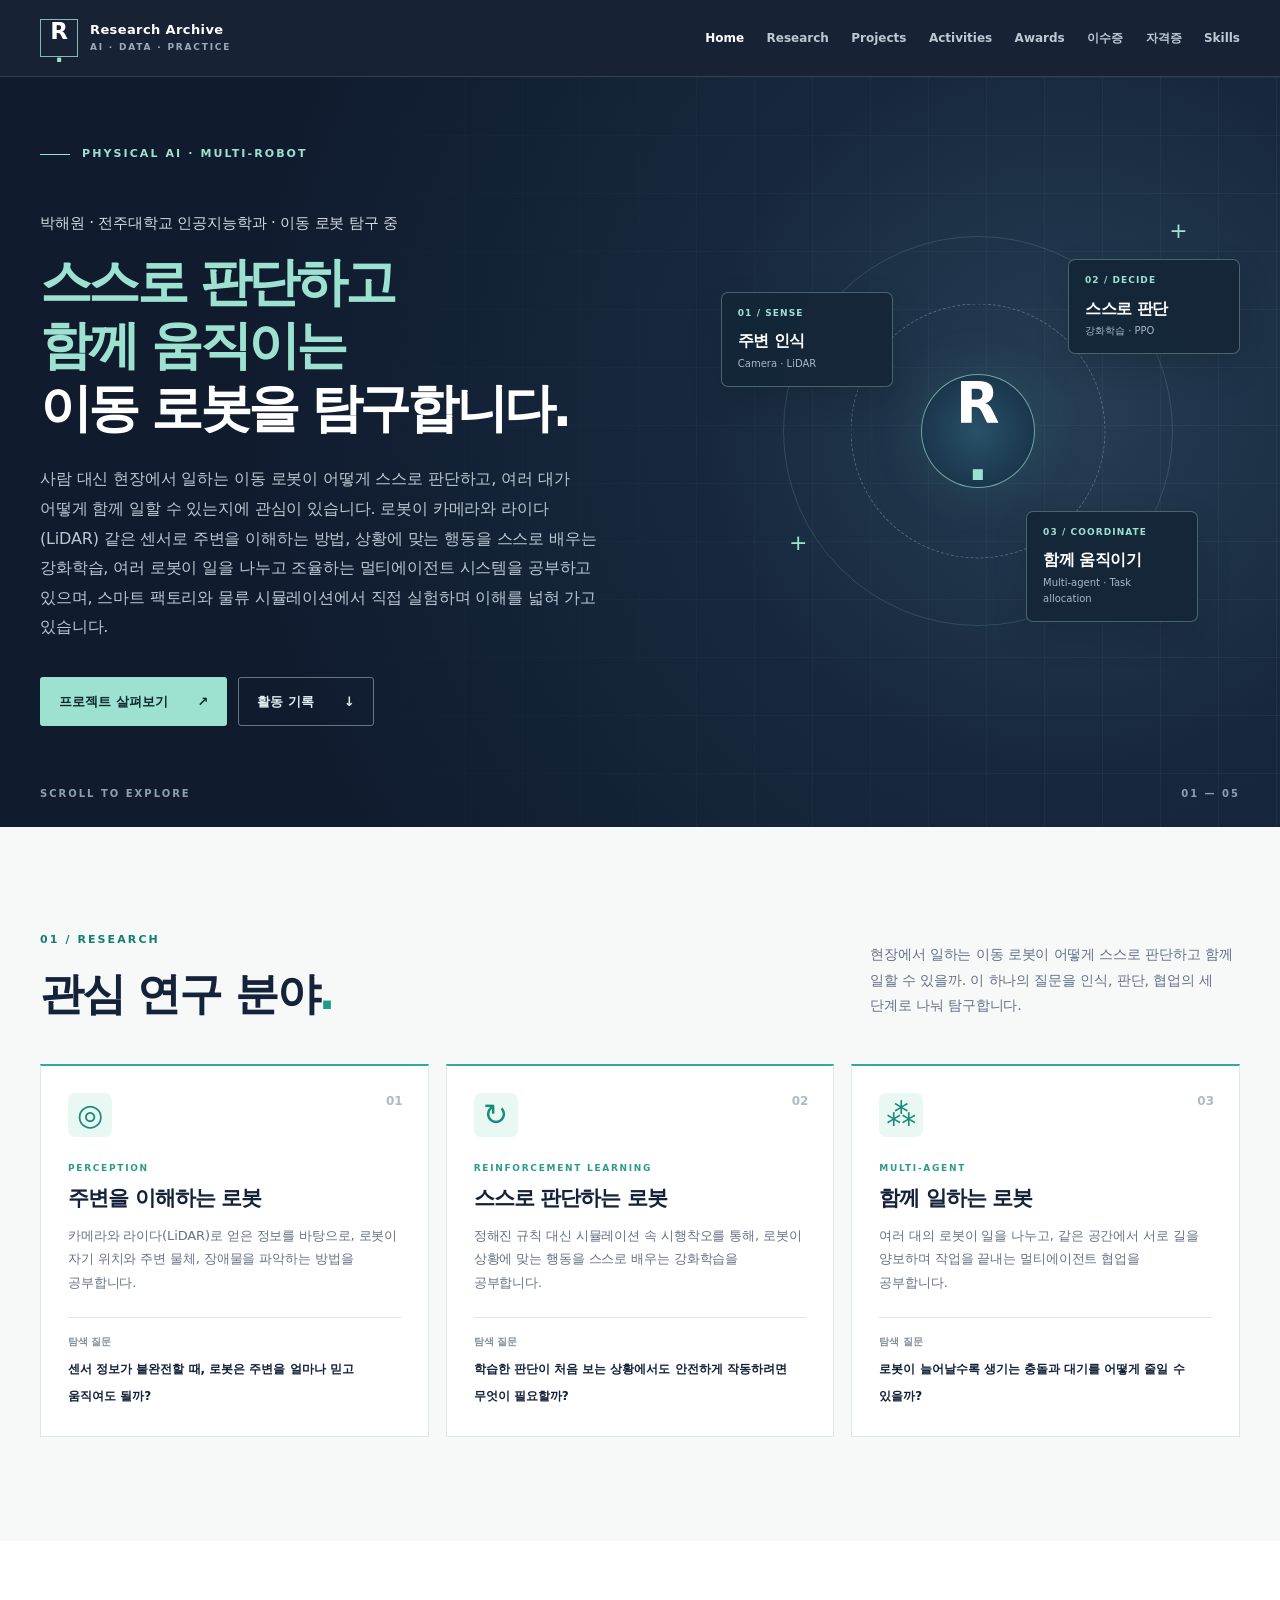
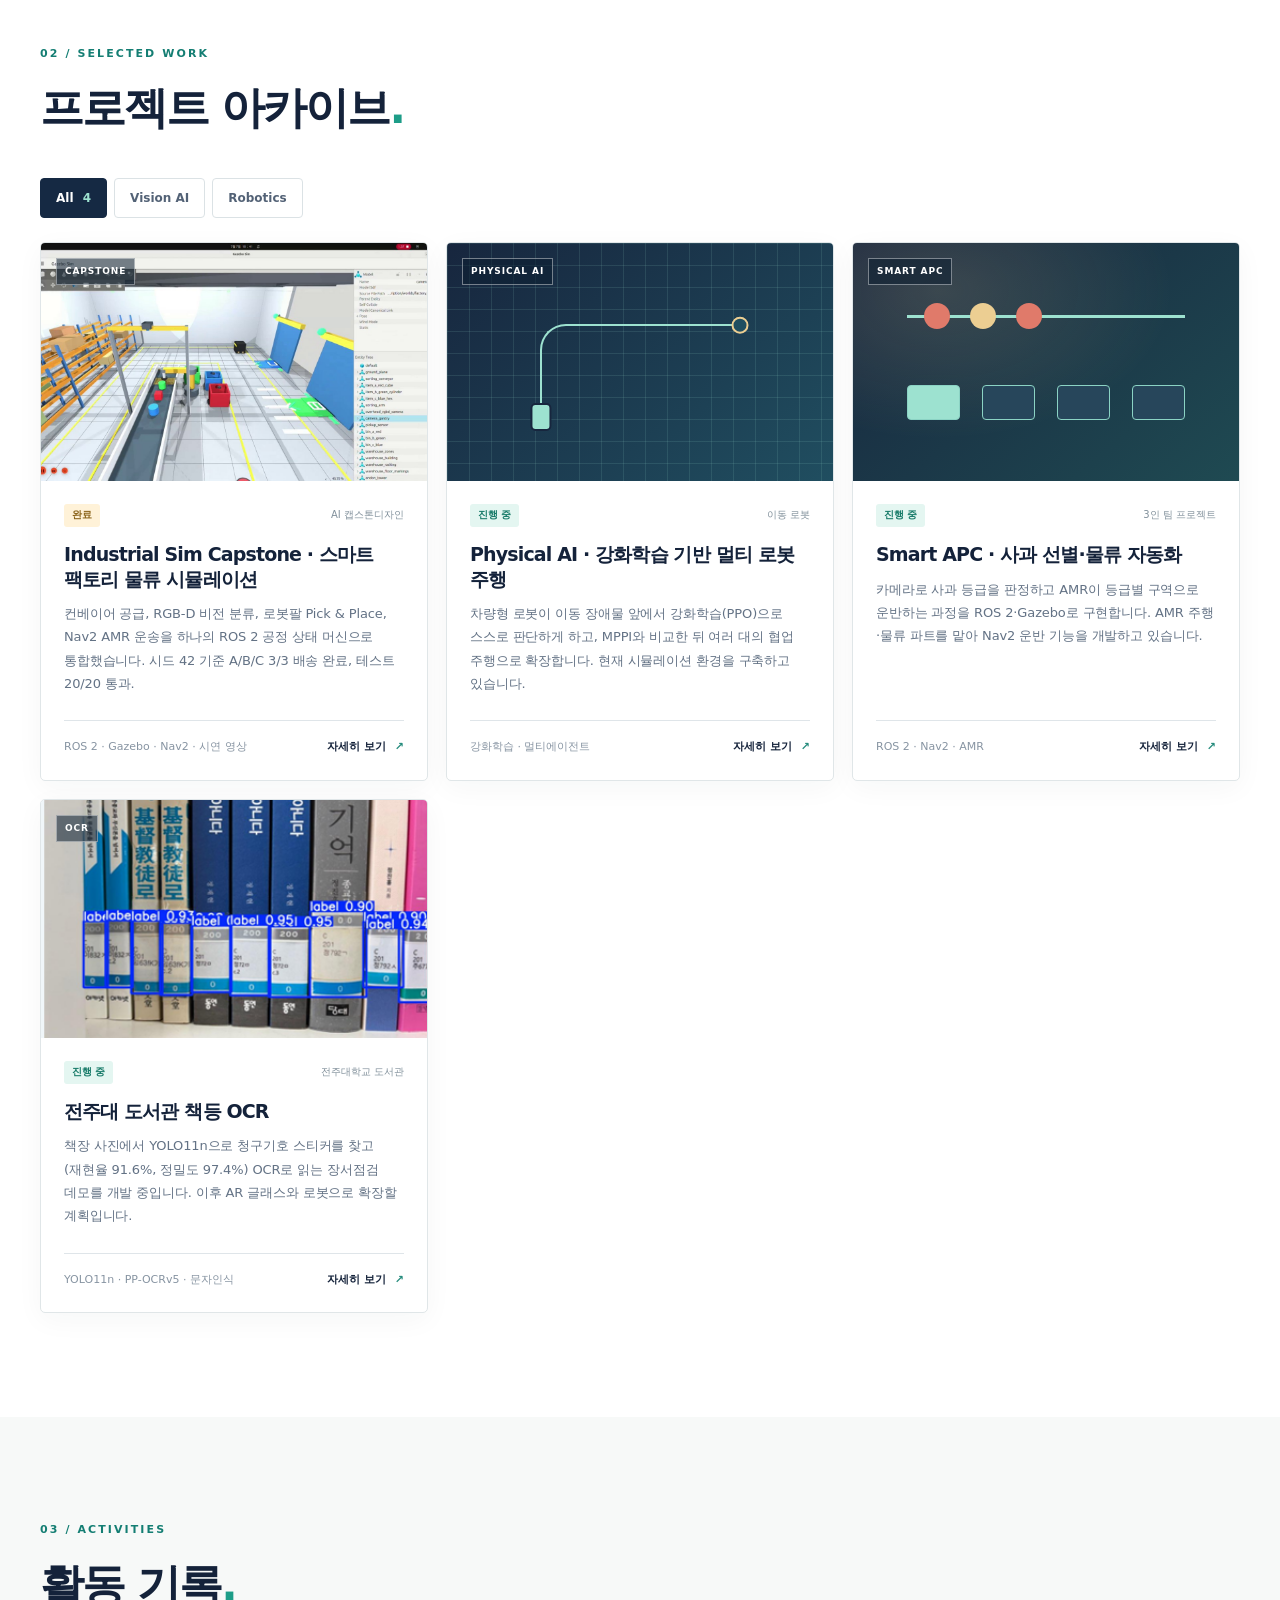
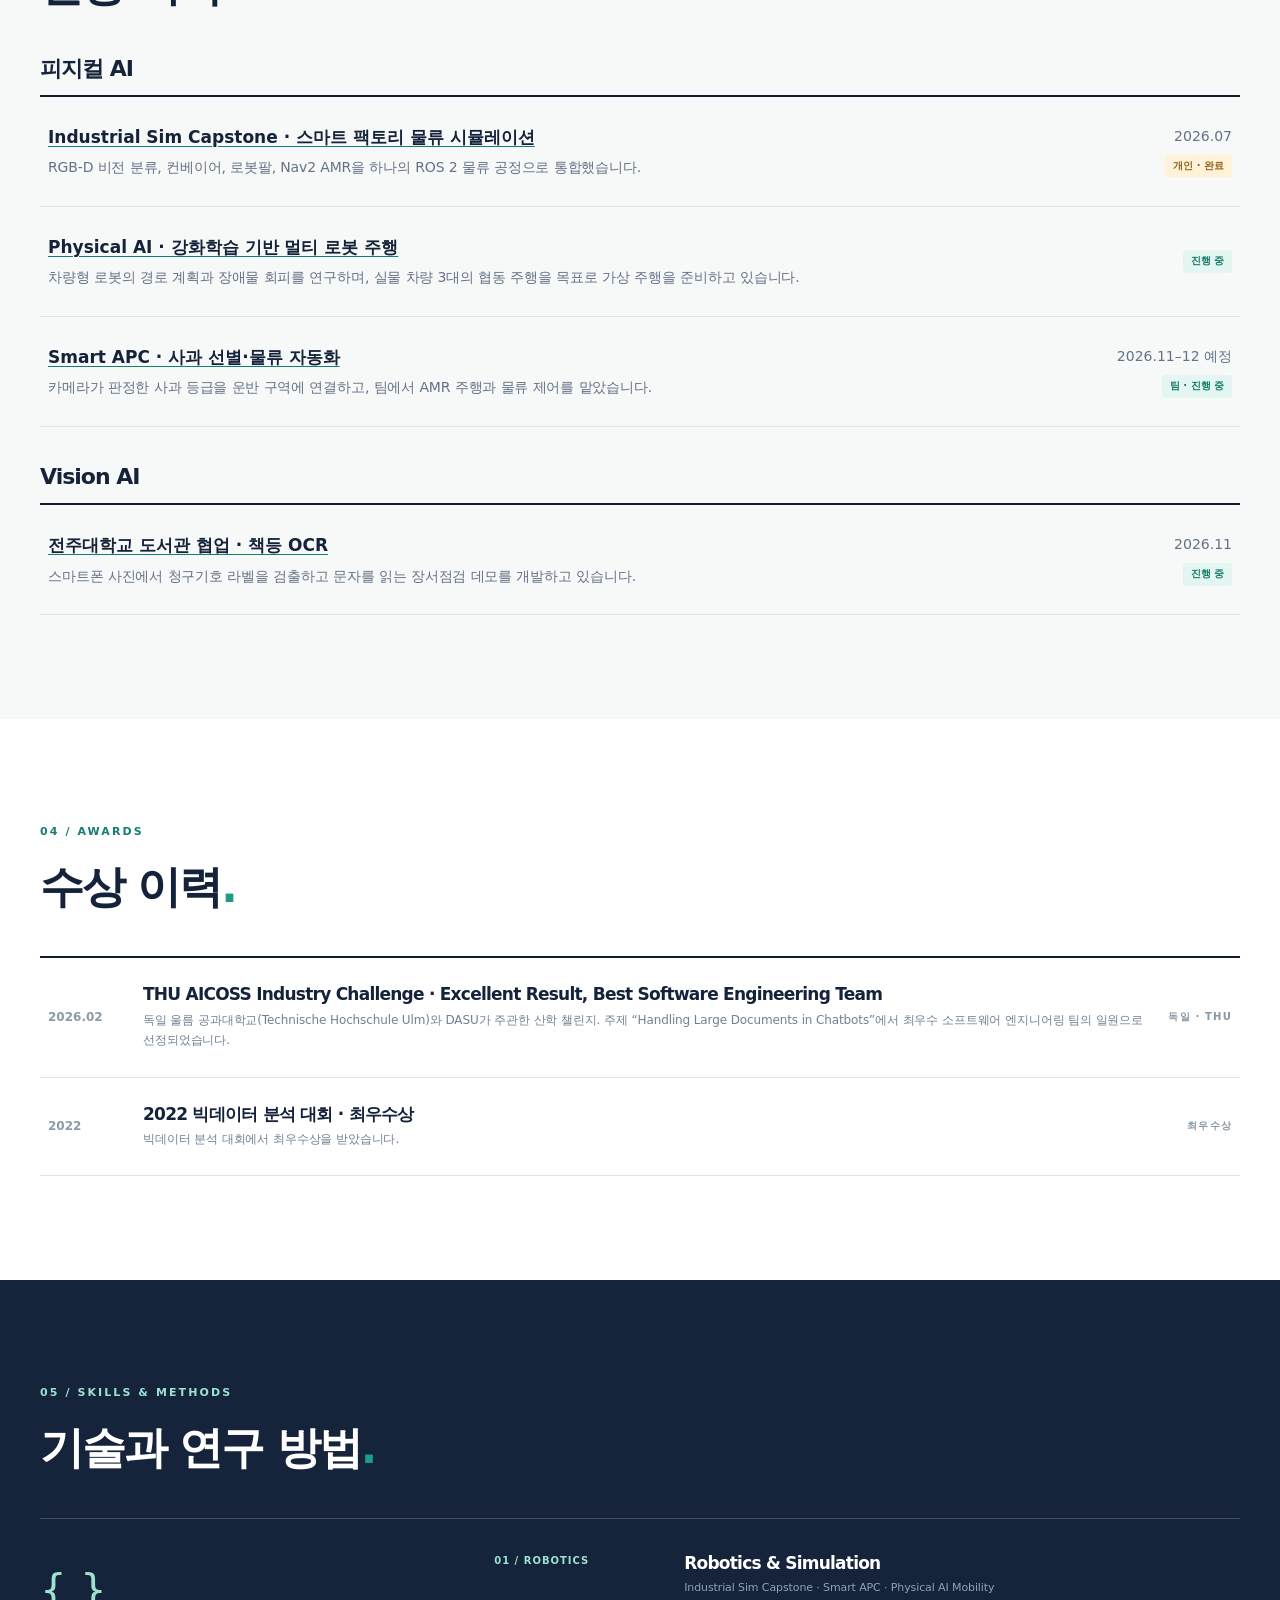
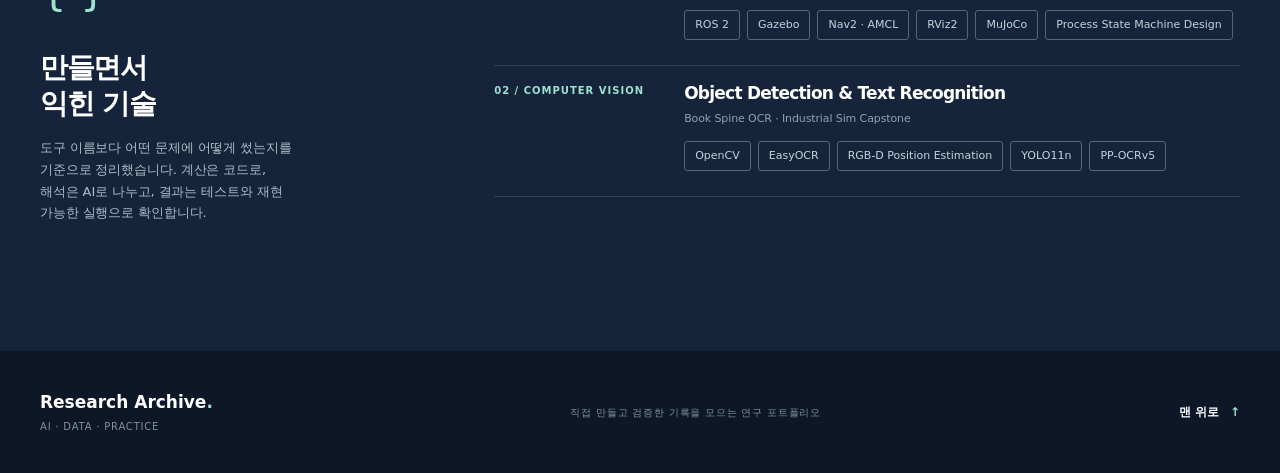
==== commit 1ab87614: "Use English project filter labels" ====
--- a/index.html
+++ b/index.html
@@ -65,10 +65,10 @@
 
     <section class="section projects-section" id="projects" aria-labelledby="projects-title">
       <div class="container"><div class="section-heading"><div><p class="section-kicker">02 / SELECTED WORK</p><h2 id="projects-title" class="section-title">프로젝트 아카이브<span class="accent-period">.</span></h2></div></div>
-        <div class="filter-bar" role="group" aria-label="프로젝트 분야 필터">
-          <button class="filter-button is-active" type="button" data-filter="all" aria-pressed="true">전체 <span>4</span></button>
-          <button class="filter-button" type="button" data-filter="vision" aria-pressed="false">컴퓨터 비전</button>
-          <button class="filter-button" type="button" data-filter="robotics" aria-pressed="false">로보틱스</button>
+        <div class="filter-bar" lang="en" role="group" aria-label="Filter projects by category">
+          <button class="filter-button is-active" type="button" data-filter="all" aria-pressed="true">All <span>4</span></button>
+          <button class="filter-button" type="button" data-filter="vision" aria-pressed="false">Vision AI</button>
+          <button class="filter-button" type="button" data-filter="robotics" aria-pressed="false">Robotics</button>
         </div>
         <div class="project-grid" id="project-grid">
           <article class="project-card" data-category="robotics">
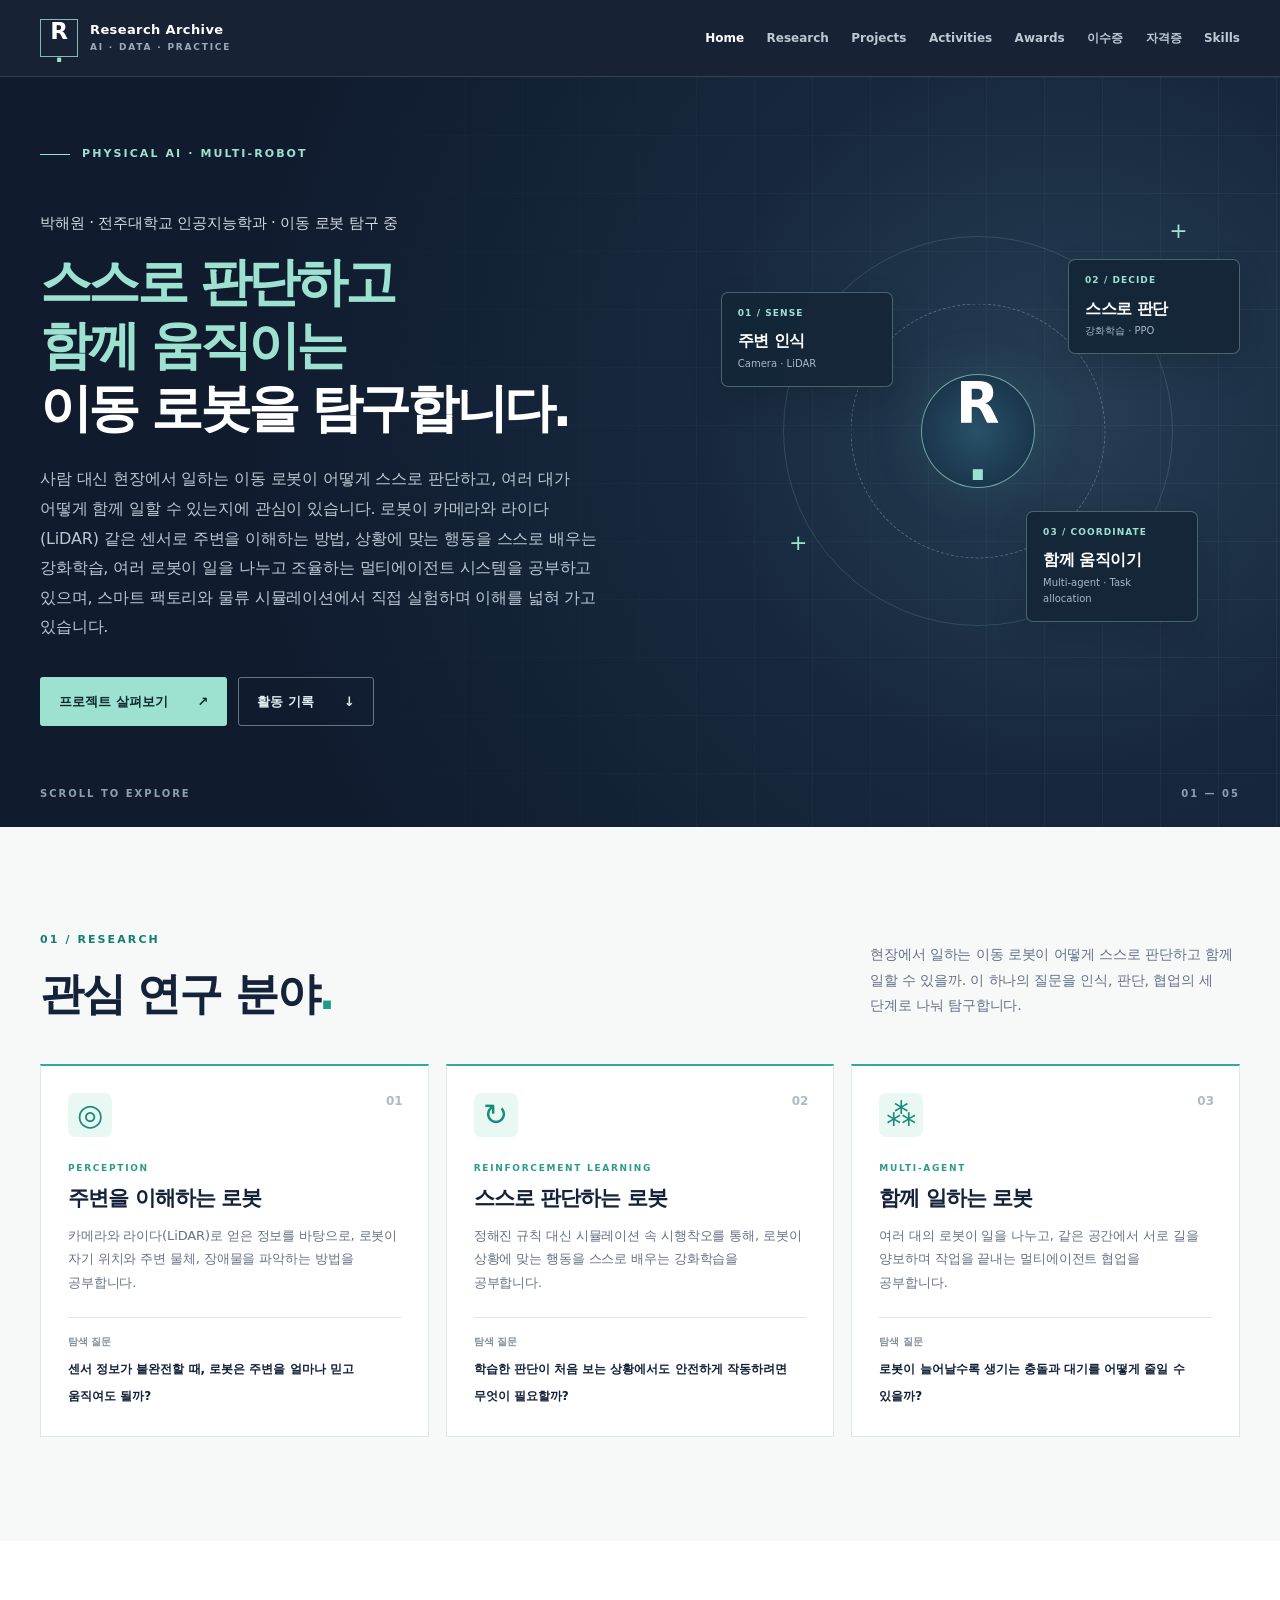
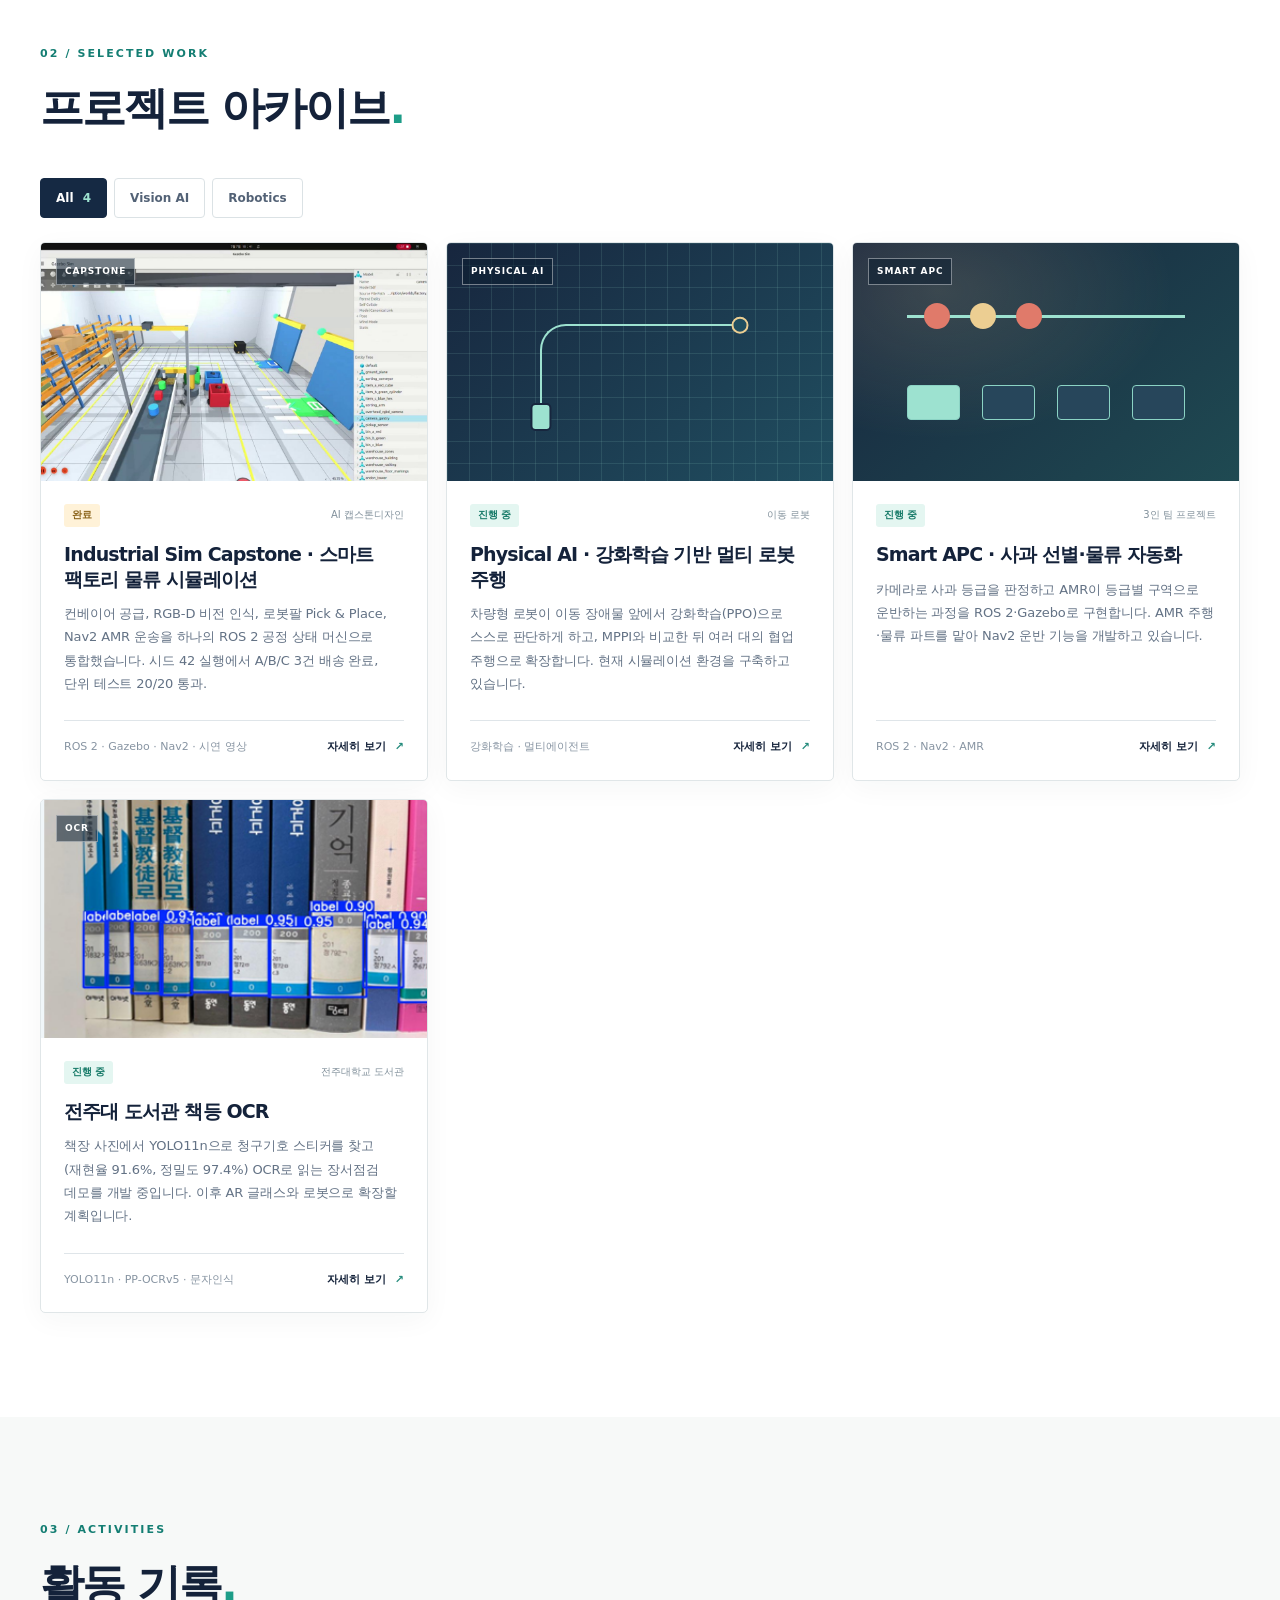
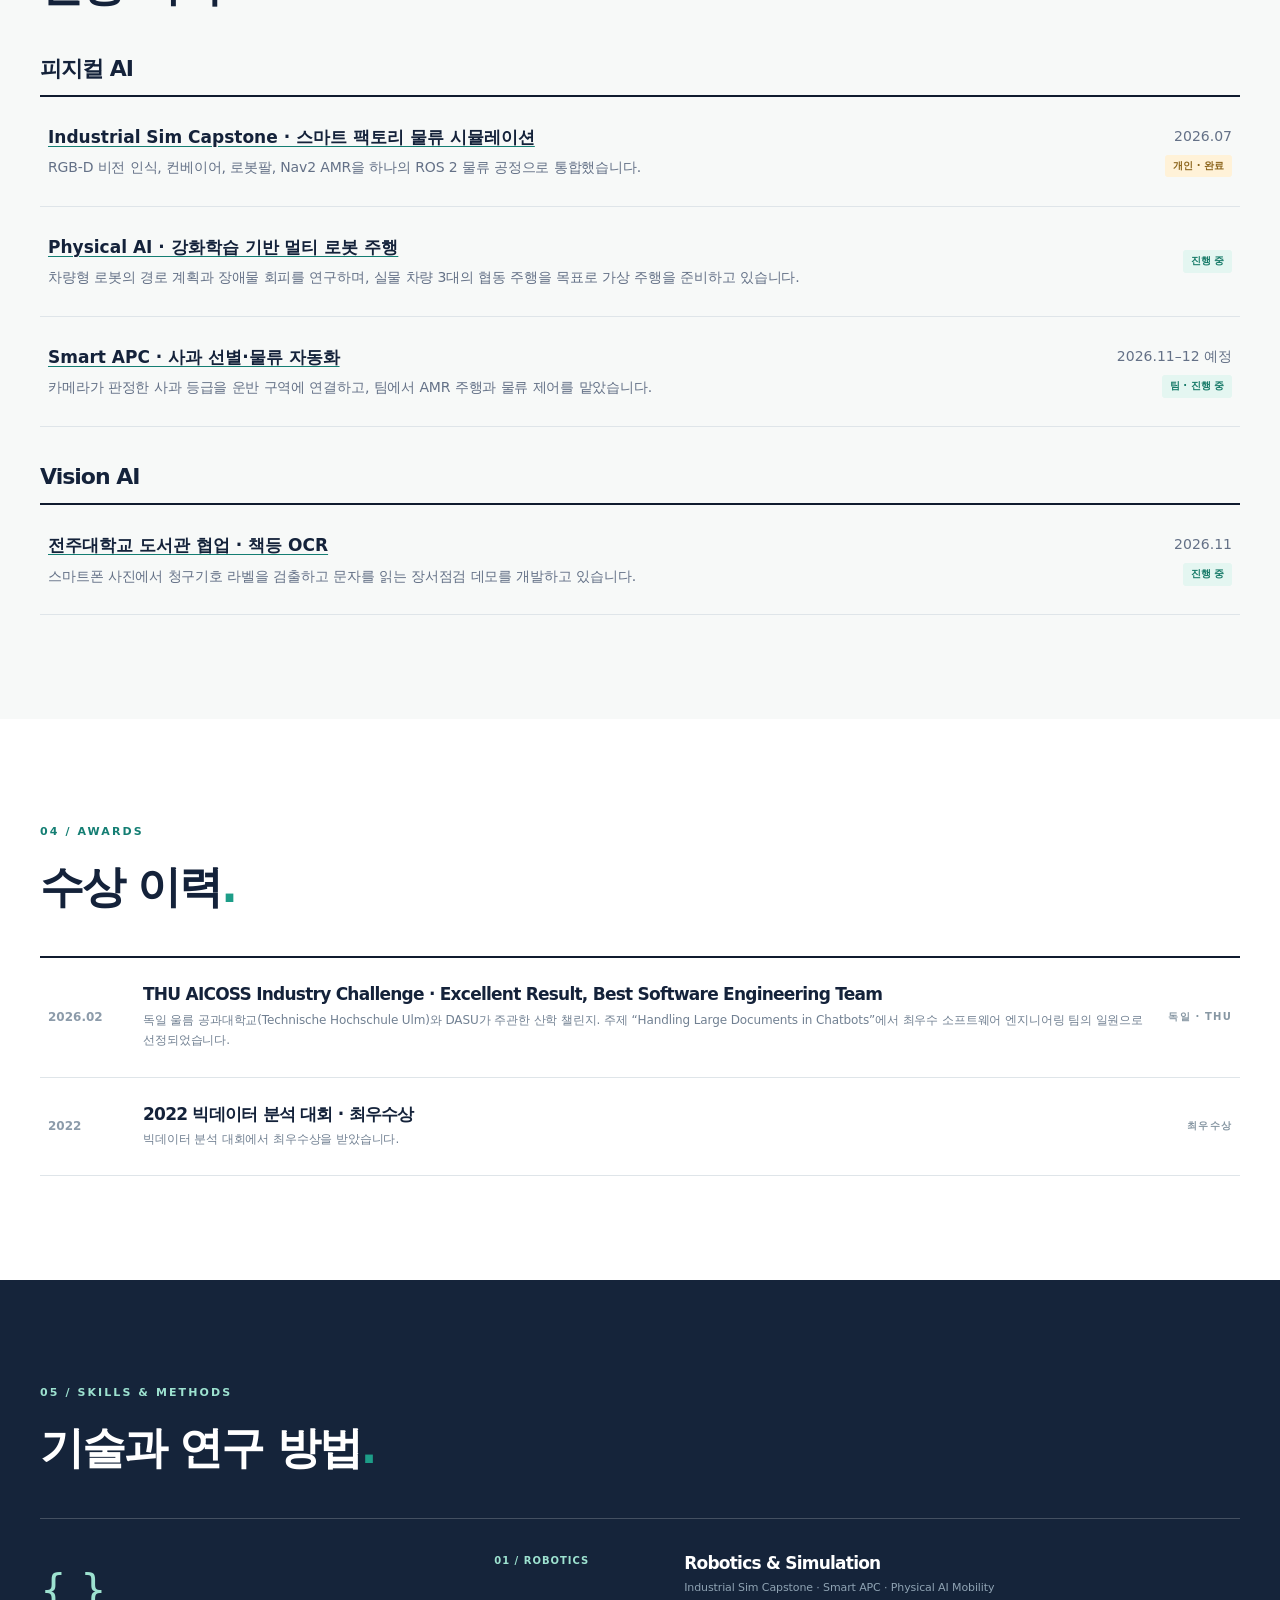
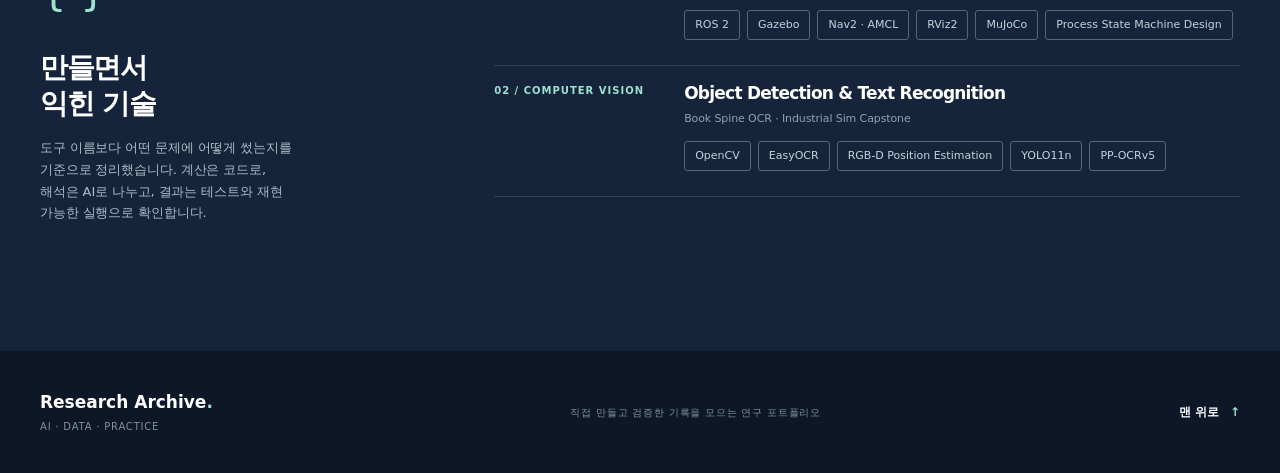
==== commit f7c83d66: "Industrial Sim Capstone: 결과 근거·한계 명확화, 문제 해결 사례 추가 Co-Authored-By: Claude Opus 5.5 <noreply@anthropi" ====
--- a/index.html
+++ b/index.html
@@ -76,7 +76,7 @@
             <div class="project-content">
               <div class="project-meta"><span class="status status-done">완료</span><span>AI 캡스톤디자인</span></div>
               <h3><a href="projects/industrial-sim-capstone.html">Industrial Sim Capstone · 스마트 팩토리 물류 시뮬레이션</a></h3>
-              <p>컨베이어 공급, RGB-D 비전 분류, 로봇팔 Pick &amp; Place, Nav2 AMR 운송을 하나의 ROS 2 공정 상태 머신으로 통합했습니다. 시드 42 기준 A/B/C 3/3 배송 완료, 테스트 20/20 통과.</p>
+              <p>컨베이어 공급, RGB-D 비전 인식, 로봇팔 Pick &amp; Place, Nav2 AMR 운송을 하나의 ROS 2 공정 상태 머신으로 통합했습니다. 시드 42 실행에서 A/B/C 3건 배송 완료, 단위 테스트 20/20 통과.</p>
               <div class="project-footer"><span>ROS 2 · Gazebo · Nav2 · 시연 영상</span><a href="projects/industrial-sim-capstone.html" aria-label="Industrial Sim Capstone 자세히 보기">자세히 보기 <span aria-hidden="true">↗</span></a></div>
             </div>
           </article>
@@ -135,7 +135,7 @@
             <li class="publication-row activity-row">
               <div>
                 <h4><a href="projects/industrial-sim-capstone.html">Industrial Sim Capstone · 스마트 팩토리 물류 시뮬레이션</a></h4>
-                <p>RGB-D 비전 분류, 컨베이어, 로봇팔, Nav2 AMR을 하나의 ROS 2 물류 공정으로 통합했습니다.</p>
+                <p>RGB-D 비전 인식, 컨베이어, 로봇팔, Nav2 AMR을 하나의 ROS 2 물류 공정으로 통합했습니다.</p>
               </div>
               <div class="activity-meta">
                 <time datetime="2026-07">2026.07</time>
--- a/assets/style.css
+++ b/assets/style.css
@@ -817,3 +817,9 @@
   text-decoration: underline;
   text-underline-offset: 3px;
 }
+
+.detail-main li a {
+  color: var(--teal, #167c6e);
+  text-decoration: underline;
+  text-underline-offset: 3px;
+}
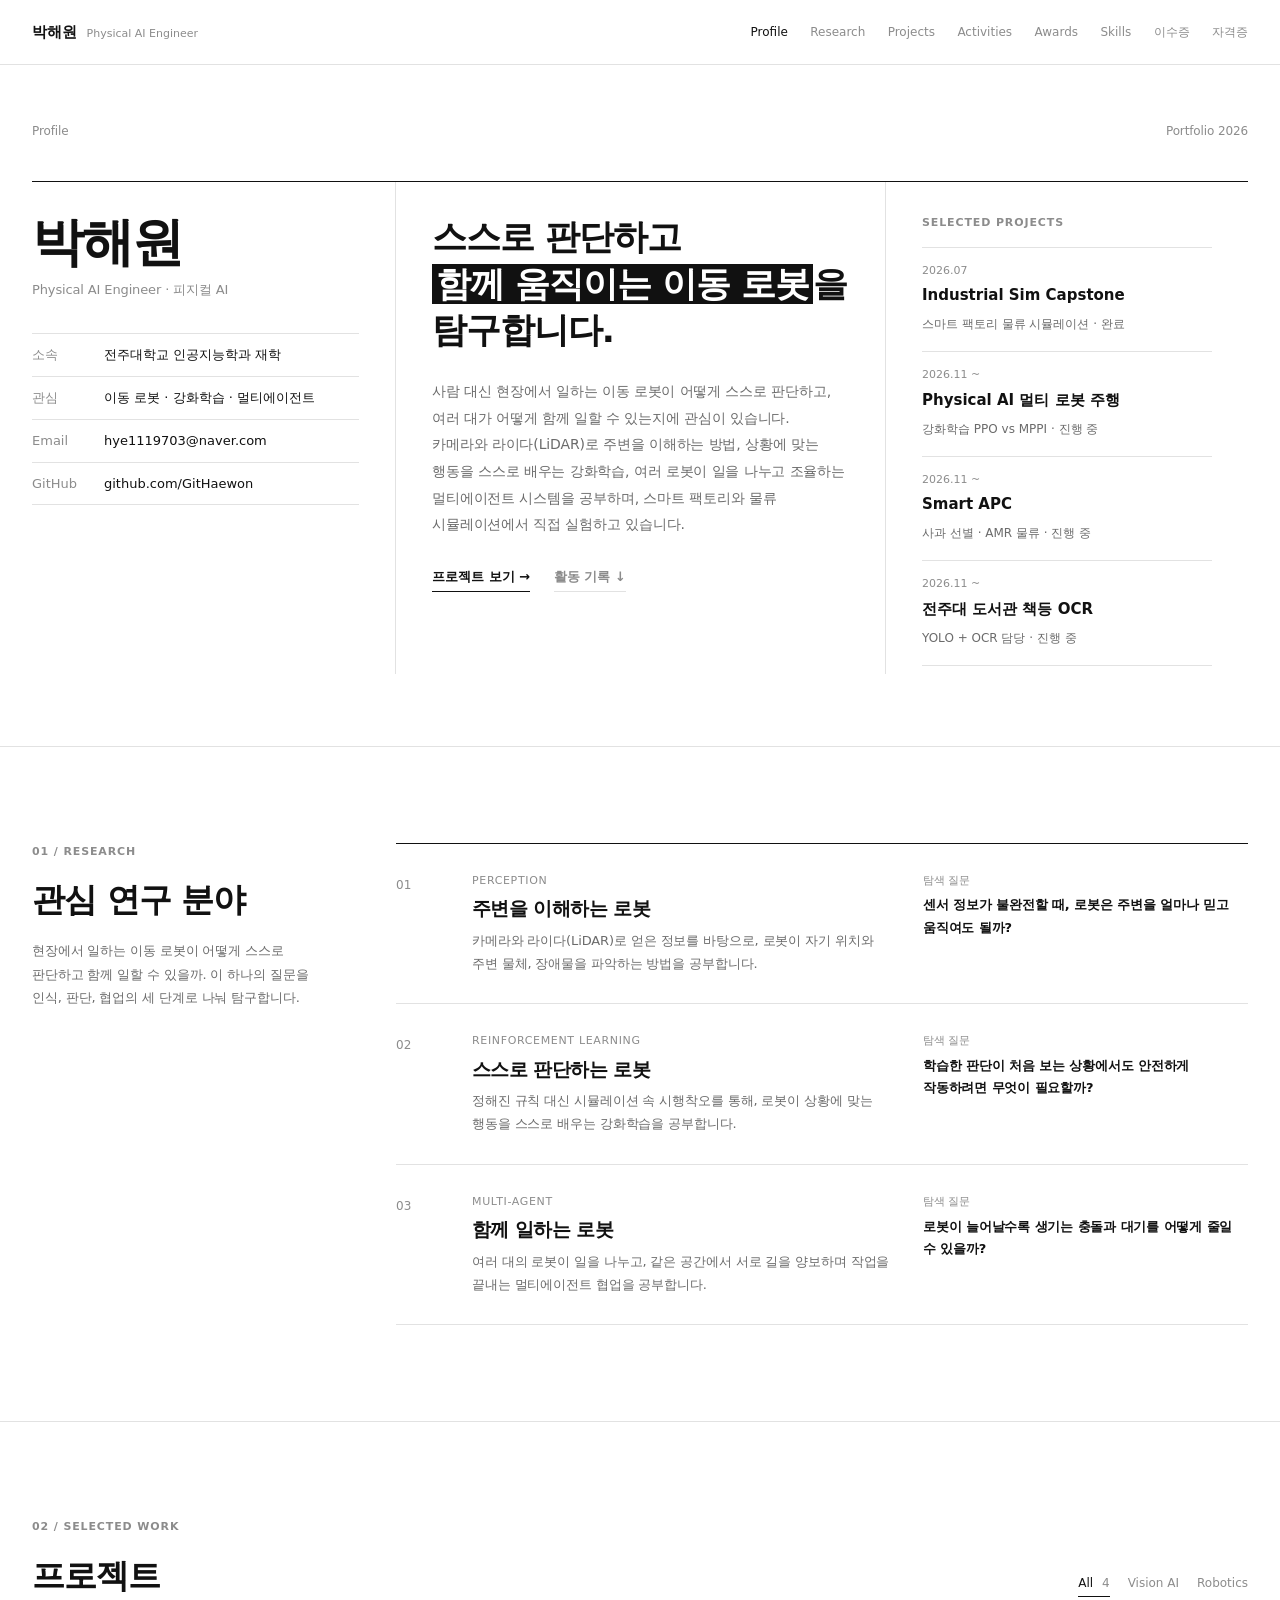
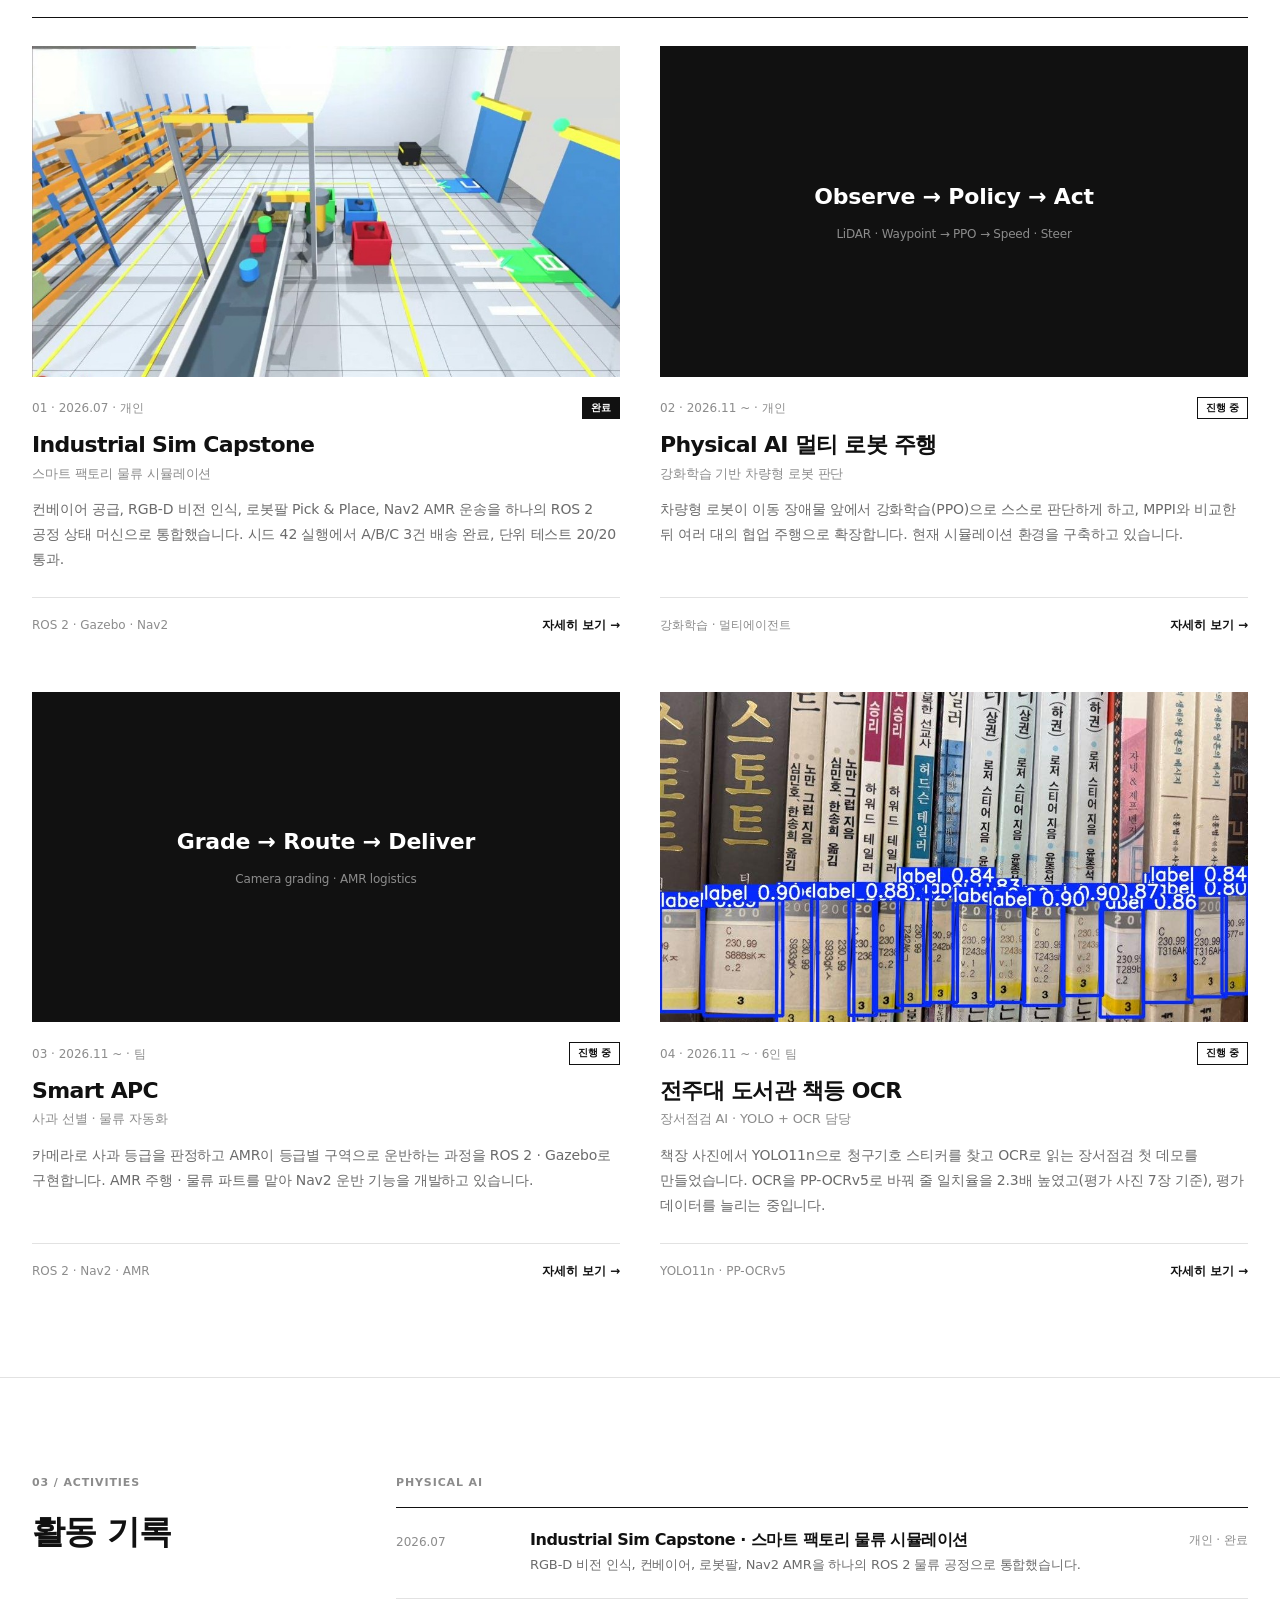
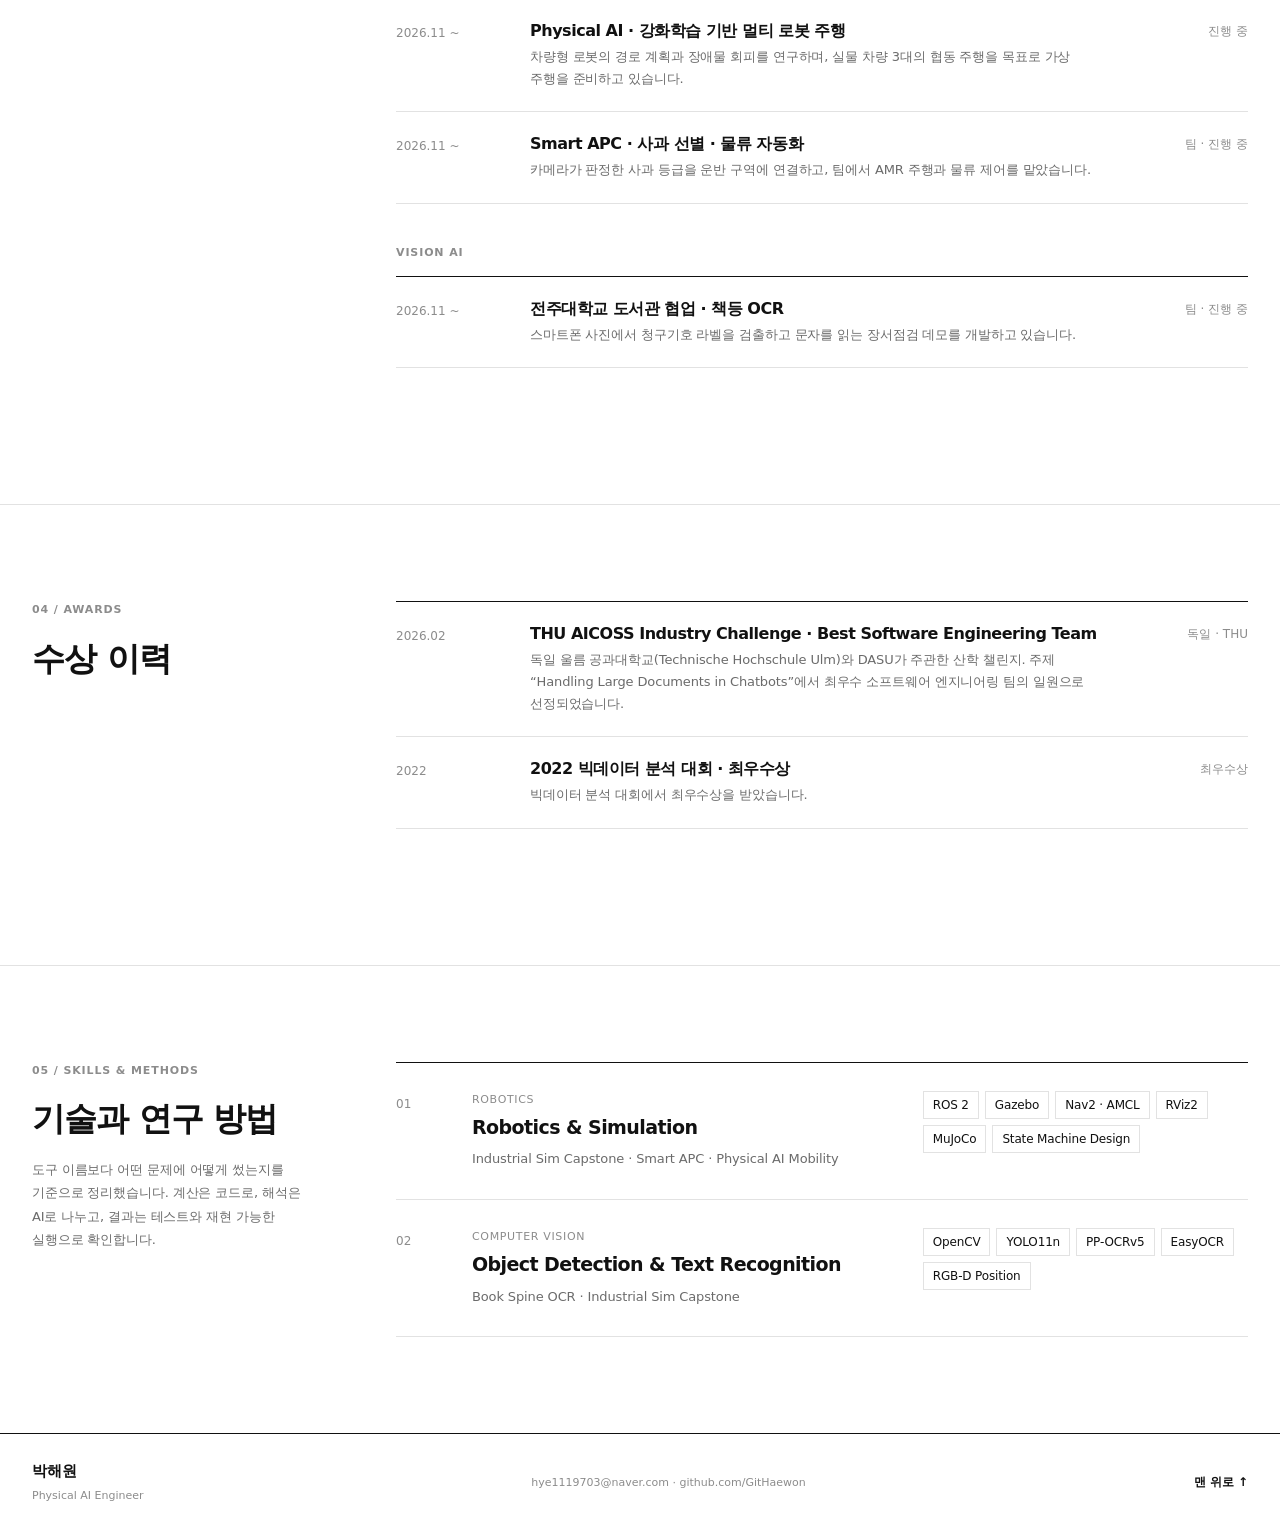
==== commit 7a5bea93: "Redesign site with minimal monochrome layout Co-Authored-By: Claude Opus 5.5 <noreply@anthropic.com>" ====
--- a/index.html
+++ b/index.html
@@ -3,195 +3,195 @@
 <head>
   <meta charset="utf-8">
   <meta name="viewport" content="width=device-width, initial-scale=1">
-  <meta name="theme-color" content="#101b2e">
-  <meta name="description" content="스스로 판단하고 함께 움직이는 이동 로봇 — 강화학습 기반 판단과 멀티에이전트 협업을 공부하고 탐구하는 학생의 포트폴리오입니다.">
+  <meta name="theme-color" content="#ffffff">
+  <meta name="description" content="스스로 판단하고 함께 움직이는 이동 로봇 — 강화학습 기반 판단과 멀티에이전트 협업을 공부하고 탐구하는 박해원의 포트폴리오입니다.">
   <meta property="og:type" content="website">
   <meta property="og:locale" content="ko_KR">
-  <meta property="og:title" content="AI Research Portfolio | 연구 포트폴리오">
+  <meta property="og:title" content="박해원 · Physical AI Portfolio">
   <meta property="og:description" content="스스로 판단하고 함께 움직이는 이동 로봇을 탐구합니다.">
-  <title>AI Research Portfolio | 연구 포트폴리오</title>
+  <title>박해원 · Physical AI Portfolio</title>
   <link rel="icon" href="assets/favicon.svg" type="image/svg+xml">
   <link rel="stylesheet" href="assets/style.css?v=physical-ai-rl">
+  <link rel="stylesheet" href="assets/mono.css?v=1">
   <script src="assets/app.js?v=multi-category" defer></script>
 </head>
 <body>
   <a class="skip-link" href="#main">본문으로 바로 가기</a>
   <header class="site-header" id="top">
     <div class="container header-inner">
-      <a class="brand" href="#home" aria-label="연구 포트폴리오 홈">
-        <span class="brand-mark" aria-hidden="true">R<span class="brand-dot">.</span></span>
-        <span class="brand-copy"><strong>Research Archive</strong><small>AI · DATA · PRACTICE</small></span>
+      <a class="brand" href="#home" aria-label="박해원 포트폴리오 홈">
+        <span class="brand-copy"><strong>박해원</strong><small>Physical AI Engineer</small></span>
       </a>
       <button class="menu-toggle" type="button" aria-controls="primary-nav" aria-expanded="false" aria-label="메뉴 열기"><span></span><span></span><span></span></button>
       <nav class="nav" id="primary-nav" aria-label="주 메뉴">
-        <a href="#home">Home</a><a href="#research">Research</a><a href="#projects">Projects</a><a href="#activities">Activities</a><a href="#awards">Awards</a><a href="certificates.html">이수증</a><a href="licenses.html">자격증</a><a href="#skills">Skills</a>
+        <a href="#home">Profile</a><a href="#research">Research</a><a href="#projects">Projects</a><a href="#activities">Activities</a><a href="#awards">Awards</a><a href="#skills">Skills</a><a href="certificates.html">이수증</a><a href="licenses.html">자격증</a>
       </nav>
     </div>
   </header>
 
   <main id="main">
-    <section class="hero" id="home" aria-labelledby="hero-title">
-      <div class="hero-grid" aria-hidden="true"></div>
-      <div class="container hero-layout">
-        <div class="hero-copy">
-          <p class="eyebrow"><span class="eyebrow-line"></span> PHYSICAL AI · MULTI-ROBOT</p>
-          <p class="hero-overline">박해원 · 전주대학교 인공지능학과 · 이동 로봇 탐구 중</p>
-          <h1 id="hero-title"><em>스스로 판단하고</em><br><em>함께 움직이는</em><br>이동 로봇을 탐구합니다.</h1>
-          <p class="hero-description">사람 대신 현장에서 일하는 이동 로봇이 어떻게 스스로 판단하고, 여러 대가 어떻게 함께 일할 수 있는지에 관심이 있습니다. 로봇이 카메라와 라이다(LiDAR) 같은 센서로 주변을 이해하는 방법, 상황에 맞는 행동을 스스로 배우는 강화학습, 여러 로봇이 일을 나누고 조율하는 멀티에이전트 시스템을 공부하고 있으며, 스마트 팩토리와 물류 시뮬레이션에서 직접 실험하며 이해를 넓혀 가고 있습니다.</p>
-          <div class="hero-actions"><a class="button button-light" href="#projects">프로젝트 살펴보기 <span aria-hidden="true">↗</span></a><a class="button button-ghost" href="#activities">활동 기록 <span aria-hidden="true">↓</span></a></div>
-        </div>
-        <div class="hero-art" role="img" aria-label="이동 로봇의 주변 인식, 강화학습 기반 판단, 다중 로봇 협업 흐름을 표현한 추상적 다이어그램">
-          <div class="orbit orbit-one"></div><div class="orbit orbit-two"></div>
-          <span class="art-cross art-cross-one">+</span><span class="art-cross art-cross-two">+</span>
-          <div class="art-node art-node-one"><span class="art-index">01 / SENSE</span><strong>주변 인식</strong><small>Camera · LiDAR</small></div>
-          <div class="art-node art-node-two"><span class="art-index">02 / DECIDE</span><strong>스스로 판단</strong><small>강화학습 · PPO</small></div>
-          <div class="art-node art-node-three"><span class="art-index">03 / COORDINATE</span><strong>함께 움직이기</strong><small>Multi-agent · Task allocation</small></div>
-          <span class="art-center">R<span>.</span></span>
-        </div>
-      </div>
-      <div class="container hero-bottom"><span>SCROLL TO EXPLORE</span><span>01 — 05</span></div>
-    </section>
-
-
-    <section class="section research-section" id="research" aria-labelledby="research-title">
-      <div class="container"><div class="section-heading"><div><p class="section-kicker">01 / RESEARCH</p><h2 id="research-title" class="section-title">관심 연구 분야<span class="accent-period">.</span></h2></div><p class="section-lead">현장에서 일하는 이동 로봇이 어떻게 스스로 판단하고 함께 일할 수 있을까. 이 하나의 질문을 인식, 판단, 협업의 세 단계로 나눠 탐구합니다.</p></div>
-        <div class="research-grid">
-          <article class="research-card"><span class="research-number">01</span><div class="research-icon" aria-hidden="true">◎</div><p class="card-label">PERCEPTION</p><h3>주변을 이해하는 로봇</h3><p>카메라와 라이다(LiDAR)로 얻은 정보를 바탕으로, 로봇이 자기 위치와 주변 물체, 장애물을 파악하는 방법을 공부합니다.</p><div class="question"><span>탐색 질문</span><strong>센서 정보가 불완전할 때, 로봇은 주변을 얼마나 믿고 움직여도 될까?</strong></div></article>
-          <article class="research-card"><span class="research-number">02</span><div class="research-icon" aria-hidden="true">↻</div><p class="card-label">REINFORCEMENT LEARNING</p><h3>스스로 판단하는 로봇</h3><p>정해진 규칙 대신 시뮬레이션 속 시행착오를 통해, 로봇이 상황에 맞는 행동을 스스로 배우는 강화학습을 공부합니다.</p><div class="question"><span>탐색 질문</span><strong>학습한 판단이 처음 보는 상황에서도 안전하게 작동하려면 무엇이 필요할까?</strong></div></article>
-          <article class="research-card"><span class="research-number">03</span><div class="research-icon" aria-hidden="true">⁂</div><p class="card-label">MULTI-AGENT</p><h3>함께 일하는 로봇</h3><p>여러 대의 로봇이 일을 나누고, 같은 공간에서 서로 길을 양보하며 작업을 끝내는 멀티에이전트 협업을 공부합니다.</p><div class="question"><span>탐색 질문</span><strong>로봇이 늘어날수록 생기는 충돌과 대기를 어떻게 줄일 수 있을까?</strong></div></article>
+    <!-- PROFILE -->
+    <section class="m-profile" id="home" aria-labelledby="hero-title">
+      <div class="container">
+        <p class="m-page-label"><span>Profile</span><span>Portfolio 2026</span></p>
+        <div class="m-profile-grid">
+          <div class="m-col">
+            <p class="m-name">박해원</p>
+            <p class="m-role">Physical AI Engineer · 피지컬 AI</p>
+            <dl class="m-kv">
+              <div><dt>소속</dt><dd>전주대학교 인공지능학과 재학</dd></div>
+              <div><dt>관심</dt><dd>이동 로봇 · 강화학습 · 멀티에이전트</dd></div>
+              <div><dt>Email</dt><dd><a href="mailto:hye1119703@naver.com">hye1119703@naver.com</a></dd></div>
+              <div><dt>GitHub</dt><dd><a href="https://github.com/GitHaewon" target="_blank" rel="noopener">github.com/GitHaewon</a></dd></div>
+            </dl>
+          </div>
+          <div class="m-col m-statement">
+            <h1 id="hero-title">스스로 판단하고<br><mark>함께 움직이는 이동 로봇</mark>을<br>탐구합니다.</h1>
+            <p>사람 대신 현장에서 일하는 이동 로봇이 어떻게 스스로 판단하고, 여러 대가 어떻게 함께 일할 수 있는지에 관심이 있습니다. 카메라와 라이다(LiDAR)로 주변을 이해하는 방법, 상황에 맞는 행동을 스스로 배우는 강화학습, 여러 로봇이 일을 나누고 조율하는 멀티에이전트 시스템을 공부하며, 스마트 팩토리와 물류 시뮬레이션에서 직접 실험하고 있습니다.</p>
+            <div class="m-actions"><a href="#projects">프로젝트 보기 →</a><a href="#activities">활동 기록 ↓</a></div>
+          </div>
+          <div class="m-col">
+            <p class="m-label">Selected Projects</p>
+            <ol class="m-index">
+              <li><a href="projects/industrial-sim-capstone.html"><span>2026.07</span><strong>Industrial Sim Capstone</strong><em>스마트 팩토리 물류 시뮬레이션 · 완료</em></a></li>
+              <li><a href="projects/physical-ai-mobility.html"><span>2026.11 ~</span><strong>Physical AI 멀티 로봇 주행</strong><em>강화학습 PPO vs MPPI · 진행 중</em></a></li>
+              <li><a href="projects/smart-apple-apc.html"><span>2026.11 ~</span><strong>Smart APC</strong><em>사과 선별 · AMR 물류 · 진행 중</em></a></li>
+              <li><a href="projects/jj-library-ocr.html"><span>2026.11 ~</span><strong>전주대 도서관 책등 OCR</strong><em>YOLO + OCR 담당 · 진행 중</em></a></li>
+            </ol>
+          </div>
         </div>
       </div>
     </section>
 
+    <!-- RESEARCH -->
+    <section class="section m-split" id="research" aria-labelledby="research-title">
+      <div class="container m-split-grid">
+        <div class="m-split-head">
+          <p class="section-kicker">01 / Research</p>
+          <h2 id="research-title" class="section-title">관심 연구 분야</h2>
+          <p class="section-lead">현장에서 일하는 이동 로봇이 어떻게 스스로 판단하고 함께 일할 수 있을까. 이 하나의 질문을 인식, 판단, 협업의 세 단계로 나눠 탐구합니다.</p>
+        </div>
+        <ol class="m-rows">
+          <li><span class="m-num">01</span><div><p class="m-tag">Perception</p><h3>주변을 이해하는 로봇</h3><p>카메라와 라이다(LiDAR)로 얻은 정보를 바탕으로, 로봇이 자기 위치와 주변 물체, 장애물을 파악하는 방법을 공부합니다.</p></div><p class="m-q"><span>탐색 질문</span>센서 정보가 불완전할 때, 로봇은 주변을 얼마나 믿고 움직여도 될까?</p></li>
+          <li><span class="m-num">02</span><div><p class="m-tag">Reinforcement Learning</p><h3>스스로 판단하는 로봇</h3><p>정해진 규칙 대신 시뮬레이션 속 시행착오를 통해, 로봇이 상황에 맞는 행동을 스스로 배우는 강화학습을 공부합니다.</p></div><p class="m-q"><span>탐색 질문</span>학습한 판단이 처음 보는 상황에서도 안전하게 작동하려면 무엇이 필요할까?</p></li>
+          <li><span class="m-num">03</span><div><p class="m-tag">Multi-agent</p><h3>함께 일하는 로봇</h3><p>여러 대의 로봇이 일을 나누고, 같은 공간에서 서로 길을 양보하며 작업을 끝내는 멀티에이전트 협업을 공부합니다.</p></div><p class="m-q"><span>탐색 질문</span>로봇이 늘어날수록 생기는 충돌과 대기를 어떻게 줄일 수 있을까?</p></li>
+        </ol>
+      </div>
+    </section>
+
+    <!-- PROJECTS -->
     <section class="section projects-section" id="projects" aria-labelledby="projects-title">
-      <div class="container"><div class="section-heading"><div><p class="section-kicker">02 / SELECTED WORK</p><h2 id="projects-title" class="section-title">프로젝트 아카이브<span class="accent-period">.</span></h2></div></div>
-        <div class="filter-bar" lang="en" role="group" aria-label="Filter projects by category">
-          <button class="filter-button is-active" type="button" data-filter="all" aria-pressed="true">All <span>4</span></button>
-          <button class="filter-button" type="button" data-filter="vision" aria-pressed="false">Vision AI</button>
-          <button class="filter-button" type="button" data-filter="robotics" aria-pressed="false">Robotics</button>
+      <div class="container">
+        <div class="m-section-top">
+          <div><p class="section-kicker">02 / Selected Work</p><h2 id="projects-title" class="section-title">프로젝트</h2></div>
+          <div class="filter-bar" lang="en" role="group" aria-label="Filter projects by category">
+            <button class="filter-button is-active" type="button" data-filter="all" aria-pressed="true">All <span>4</span></button>
+            <button class="filter-button" type="button" data-filter="vision" aria-pressed="false">Vision AI</button>
+            <button class="filter-button" type="button" data-filter="robotics" aria-pressed="false">Robotics</button>
+          </div>
         </div>
         <div class="project-grid" id="project-grid">
           <article class="project-card" data-category="robotics">
-            <a href="projects/industrial-sim-capstone.html" class="project-image" aria-label="Industrial Sim Capstone 프로젝트 상세 보기"><img src="assets/industrial-sim/gazebo-world.jpg" alt="컨베이어, 로봇팔, 이동식 상자가 배치된 Gazebo 공장 월드" width="1280" height="720" loading="lazy"><span class="image-corner">CAPSTONE</span></a>
+            <a href="projects/industrial-sim-capstone.html" class="project-image" aria-label="Industrial Sim Capstone 프로젝트 상세 보기"><img src="assets/industrial-sim/gazebo-scene.jpg" alt="컨베이어, 로봇팔, 이동식 상자가 배치된 Gazebo 공장 월드" width="956" height="538" loading="lazy"></a>
             <div class="project-content">
-              <div class="project-meta"><span class="status status-done">완료</span><span>AI 캡스톤디자인</span></div>
-              <h3><a href="projects/industrial-sim-capstone.html">Industrial Sim Capstone · 스마트 팩토리 물류 시뮬레이션</a></h3>
+              <div class="project-meta"><span>01 · 2026.07 · 개인</span><span class="status status-done">완료</span></div>
+              <h3><a href="projects/industrial-sim-capstone.html">Industrial Sim Capstone</a></h3>
+              <p class="m-sub">스마트 팩토리 물류 시뮬레이션</p>
               <p>컨베이어 공급, RGB-D 비전 인식, 로봇팔 Pick &amp; Place, Nav2 AMR 운송을 하나의 ROS 2 공정 상태 머신으로 통합했습니다. 시드 42 실행에서 A/B/C 3건 배송 완료, 단위 테스트 20/20 통과.</p>
-              <div class="project-footer"><span>ROS 2 · Gazebo · Nav2 · 시연 영상</span><a href="projects/industrial-sim-capstone.html" aria-label="Industrial Sim Capstone 자세히 보기">자세히 보기 <span aria-hidden="true">↗</span></a></div>
+              <div class="project-footer"><span>ROS 2 · Gazebo · Nav2</span><a href="projects/industrial-sim-capstone.html" aria-label="Industrial Sim Capstone 자세히 보기">자세히 보기 →</a></div>
             </div>
           </article>
           <article class="project-card" data-category="robotics">
-            <a href="projects/physical-ai-mobility.html" class="project-image physical-ai-image" aria-label="Physical AI 모빌리티 프로젝트 상세 보기">
-              <span class="physical-ai-route" aria-hidden="true"></span>
-              <span class="image-corner">PHYSICAL AI</span>
+            <a href="projects/physical-ai-mobility.html" class="project-image m-placeholder" aria-label="Physical AI 모빌리티 프로젝트 상세 보기">
+              <span class="m-ph-text">Observe → Policy → Act<small>LiDAR · Waypoint → PPO → Speed · Steer</small></span>
             </a>
             <div class="project-content">
-              <div class="project-meta"><span class="status status-active">진행 중</span><span>이동 로봇</span></div>
-              <h3><a href="projects/physical-ai-mobility.html">Physical AI · 강화학습 기반 멀티 로봇 주행</a></h3>
+              <div class="project-meta"><span>02 · 2026.11 ~ · 개인</span><span class="status status-active">진행 중</span></div>
+              <h3><a href="projects/physical-ai-mobility.html">Physical AI 멀티 로봇 주행</a></h3>
+              <p class="m-sub">강화학습 기반 차량형 로봇 판단</p>
               <p>차량형 로봇이 이동 장애물 앞에서 강화학습(PPO)으로 스스로 판단하게 하고, MPPI와 비교한 뒤 여러 대의 협업 주행으로 확장합니다. 현재 시뮬레이션 환경을 구축하고 있습니다.</p>
-              <div class="project-footer"><span>강화학습 · 멀티에이전트</span><a href="projects/physical-ai-mobility.html" aria-label="Physical AI 모빌리티 자세히 보기">자세히 보기 <span aria-hidden="true">↗</span></a></div>
+              <div class="project-footer"><span>강화학습 · 멀티에이전트</span><a href="projects/physical-ai-mobility.html" aria-label="Physical AI 모빌리티 자세히 보기">자세히 보기 →</a></div>
             </div>
           </article>
           <article class="project-card" data-category="robotics">
-            <a href="projects/smart-apple-apc.html" class="project-image apc-image" aria-label="Smart APC 사과 선별·물류 자동화 프로젝트 상세 보기">
-              <span class="apc-mark" aria-hidden="true"><span></span><span></span><span></span><span></span></span>
-              <span class="image-corner">SMART APC</span>
+            <a href="projects/smart-apple-apc.html" class="project-image m-placeholder" aria-label="Smart APC 사과 선별·물류 자동화 프로젝트 상세 보기">
+              <span class="m-ph-text">Grade → Route → Deliver<small>Camera grading · AMR logistics</small></span>
             </a>
             <div class="project-content">
-              <div class="project-meta"><span class="status status-active">진행 중</span><span>3인 팀 프로젝트</span></div>
-              <h3><a href="projects/smart-apple-apc.html">Smart APC · 사과 선별·물류 자동화</a></h3>
-              <p>카메라로 사과 등급을 판정하고 AMR이 등급별 구역으로 운반하는 과정을 ROS 2·Gazebo로 구현합니다. AMR 주행·물류 파트를 맡아 Nav2 운반 기능을 개발하고 있습니다.</p>
-              <div class="project-footer"><span>ROS 2 · Nav2 · AMR</span><a href="projects/smart-apple-apc.html" aria-label="Smart APC 자세히 보기">자세히 보기 <span aria-hidden="true">↗</span></a></div>
+              <div class="project-meta"><span>03 · 2026.11 ~ · 팀</span><span class="status status-active">진행 중</span></div>
+              <h3><a href="projects/smart-apple-apc.html">Smart APC</a></h3>
+              <p class="m-sub">사과 선별 · 물류 자동화</p>
+              <p>카메라로 사과 등급을 판정하고 AMR이 등급별 구역으로 운반하는 과정을 ROS 2 · Gazebo로 구현합니다. AMR 주행 · 물류 파트를 맡아 Nav2 운반 기능을 개발하고 있습니다.</p>
+              <div class="project-footer"><span>ROS 2 · Nav2 · AMR</span><a href="projects/smart-apple-apc.html" aria-label="Smart APC 자세히 보기">자세히 보기 →</a></div>
             </div>
           </article>
           <article class="project-card" data-category="vision">
             <a href="projects/jj-library-ocr.html" class="project-image" aria-label="전주대 도서관 책등 OCR 프로젝트 상세 보기">
-              <img src="assets/jj-library/card-detection.png" alt="책등의 청구기호 스티커마다 파란 검출 박스와 신뢰도가 표시된 사진" width="361" height="273" loading="lazy">
-              <span class="image-corner">OCR</span>
+              <img src="assets/jj-library/test-detection-02.jpg" alt="책등의 청구기호 스티커마다 검출 박스와 신뢰도가 표시된 사진" width="960" height="720" loading="lazy">
             </a>
             <div class="project-content">
-              <div class="project-meta"><span class="status status-active">진행 중</span><span>전주대학교 도서관</span></div>
+              <div class="project-meta"><span>04 · 2026.11 ~ · 6인 팀</span><span class="status status-active">진행 중</span></div>
               <h3><a href="projects/jj-library-ocr.html">전주대 도서관 책등 OCR</a></h3>
-              <p>책장 사진에서 YOLO11n으로 청구기호 스티커를 찾고(재현율 91.6%, 정밀도 97.4%) OCR로 읽는 장서점검 데모를 개발 중입니다. 이후 AR 글래스와 로봇으로 확장할 계획입니다.</p>
-              <div class="project-footer"><span>YOLO11n · PP-OCRv5 · 문자인식</span><a href="projects/jj-library-ocr.html" aria-label="전주대 도서관 책등 OCR 자세히 보기">자세히 보기 <span aria-hidden="true">↗</span></a></div>
+              <p class="m-sub">장서점검 AI · YOLO + OCR 담당</p>
+              <p>책장 사진에서 YOLO11n으로 청구기호 스티커를 찾고 OCR로 읽는 장서점검 첫 데모를 만들었습니다. OCR을 PP-OCRv5로 바꿔 줄 일치율을 2.3배 높였고(평가 사진 7장 기준), 평가 데이터를 늘리는 중입니다.</p>
+              <div class="project-footer"><span>YOLO11n · PP-OCRv5</span><a href="projects/jj-library-ocr.html" aria-label="전주대 도서관 책등 OCR 자세히 보기">자세히 보기 →</a></div>
             </div>
           </article>
         </div>
       </div>
     </section>
 
-    <section class="section activities-section" id="activities" aria-labelledby="activities-title">
-      <div class="container">
-        <div class="section-heading">
-          <div>
-            <p class="section-kicker">03 / ACTIVITIES</p>
-            <h2 id="activities-title" class="section-title">활동 기록<span class="accent-period">.</span></h2>
-          </div>
+    <!-- ACTIVITIES -->
+    <section class="section m-split" id="activities" aria-labelledby="activities-title">
+      <div class="container m-split-grid">
+        <div class="m-split-head">
+          <p class="section-kicker">03 / Activities</p>
+          <h2 id="activities-title" class="section-title">활동 기록</h2>
         </div>
-
-        <section class="activity-group" aria-labelledby="activities-physical-title">
-          <h3 id="activities-physical-title">피지컬 AI</h3>
-          <ul class="publication-list activity-list" role="list">
-            <li class="publication-row activity-row">
-              <div>
-                <h4><a href="projects/industrial-sim-capstone.html">Industrial Sim Capstone · 스마트 팩토리 물류 시뮬레이션</a></h4>
-                <p>RGB-D 비전 인식, 컨베이어, 로봇팔, Nav2 AMR을 하나의 ROS 2 물류 공정으로 통합했습니다.</p>
-              </div>
-              <div class="activity-meta">
-                <time datetime="2026-07">2026.07</time>
-                <span class="status status-done">개인 · 완료</span>
-              </div>
-            </li>
-            <li class="publication-row activity-row">
-              <div>
-                <h4><a href="projects/physical-ai-mobility.html">Physical AI · 강화학습 기반 멀티 로봇 주행</a></h4>
-                <p>차량형 로봇의 경로 계획과 장애물 회피를 연구하며, 실물 차량 3대의 협동 주행을 목표로 가상 주행을 준비하고 있습니다.</p>
-              </div>
-              <div class="activity-meta">
-                <span class="status status-active">진행 중</span>
-              </div>
-            </li>
-            <li class="publication-row activity-row">
-              <div>
-                <h4><a href="projects/smart-apple-apc.html">Smart APC · 사과 선별·물류 자동화</a></h4>
-                <p>카메라가 판정한 사과 등급을 운반 구역에 연결하고, 팀에서 AMR 주행과 물류 제어를 맡았습니다.</p>
-              </div>
-              <div class="activity-meta">
-                <span><time datetime="2026-11">2026.11</time>–<time datetime="2026-12">12</time> 예정</span>
-                <span class="status status-active">팀 · 진행 중</span>
-              </div>
-            </li>
+        <div>
+          <p class="m-label">Physical AI</p>
+          <ul class="m-list" role="list">
+            <li><time datetime="2026-07">2026.07</time><div><h3><a href="projects/industrial-sim-capstone.html">Industrial Sim Capstone · 스마트 팩토리 물류 시뮬레이션</a></h3><p>RGB-D 비전 인식, 컨베이어, 로봇팔, Nav2 AMR을 하나의 ROS 2 물류 공정으로 통합했습니다.</p></div><span>개인 · 완료</span></li>
+            <li><time datetime="2026-11">2026.11 ~</time><div><h3><a href="projects/physical-ai-mobility.html">Physical AI · 강화학습 기반 멀티 로봇 주행</a></h3><p>차량형 로봇의 경로 계획과 장애물 회피를 연구하며, 실물 차량 3대의 협동 주행을 목표로 가상 주행을 준비하고 있습니다.</p></div><span>진행 중</span></li>
+            <li><time datetime="2026-11">2026.11 ~</time><div><h3><a href="projects/smart-apple-apc.html">Smart APC · 사과 선별 · 물류 자동화</a></h3><p>카메라가 판정한 사과 등급을 운반 구역에 연결하고, 팀에서 AMR 주행과 물류 제어를 맡았습니다.</p></div><span>팀 · 진행 중</span></li>
           </ul>
-        </section>
-
-        <section class="activity-group" aria-labelledby="activities-vision-title">
-          <h3 id="activities-vision-title">Vision AI</h3>
-          <ul class="publication-list activity-list" role="list">
-            <li class="publication-row activity-row">
-              <div>
-                <h4><a href="projects/jj-library-ocr.html">전주대학교 도서관 협업 · 책등 OCR</a></h4>
-                <p>스마트폰 사진에서 청구기호 라벨을 검출하고 문자를 읽는 장서점검 데모를 개발하고 있습니다.</p>
-              </div>
-              <div class="activity-meta">
-                <time datetime="2026-11">2026.11</time>
-                <span class="status status-active">진행 중</span>
-              </div>
-            </li>
+          <p class="m-label">Vision AI</p>
+          <ul class="m-list" role="list">
+            <li><time datetime="2026-11">2026.11 ~</time><div><h3><a href="projects/jj-library-ocr.html">전주대학교 도서관 협업 · 책등 OCR</a></h3><p>스마트폰 사진에서 청구기호 라벨을 검출하고 문자를 읽는 장서점검 데모를 개발하고 있습니다.</p></div><span>팀 · 진행 중</span></li>
           </ul>
-        </section>
+        </div>
       </div>
     </section>
 
-    <section class="section awards-section" id="awards" aria-labelledby="awards-title"><div class="container"><div class="section-heading"><div><p class="section-kicker">04 / AWARDS</p><h2 id="awards-title" class="section-title">수상 이력<span class="accent-period">.</span></h2></div></div>
-      <div class="publication-list">
-        <div class="publication-row"><span class="publication-index">2026.02</span><div><h3>THU AICOSS Industry Challenge · Excellent Result, Best Software Engineering Team</h3><p>독일 울름 공과대학교(Technische Hochschule Ulm)와 DASU가 주관한 산학 챌린지. 주제 “Handling Large Documents in Chatbots”에서 최우수 소프트웨어 엔지니어링 팀의 일원으로 선정되었습니다.</p></div><span class="publication-type">독일 · THU</span></div>
-        <div class="publication-row"><span class="publication-index">2022</span><div><h3>2022 빅데이터 분석 대회 · 최우수상</h3><p>빅데이터 분석 대회에서 최우수상을 받았습니다.</p></div><span class="publication-type">최우수상</span></div>
+    <!-- AWARDS -->
+    <section class="section m-split" id="awards" aria-labelledby="awards-title">
+      <div class="container m-split-grid">
+        <div class="m-split-head">
+          <p class="section-kicker">04 / Awards</p>
+          <h2 id="awards-title" class="section-title">수상 이력</h2>
+        </div>
+        <ul class="m-list" role="list">
+          <li><time datetime="2026-02">2026.02</time><div><h3>THU AICOSS Industry Challenge · Best Software Engineering Team</h3><p>독일 울름 공과대학교(Technische Hochschule Ulm)와 DASU가 주관한 산학 챌린지. 주제 “Handling Large Documents in Chatbots”에서 최우수 소프트웨어 엔지니어링 팀의 일원으로 선정되었습니다.</p></div><span>독일 · THU</span></li>
+          <li><time datetime="2022">2022</time><div><h3>2022 빅데이터 분석 대회 · 최우수상</h3><p>빅데이터 분석 대회에서 최우수상을 받았습니다.</p></div><span>최우수상</span></li>
+        </ul>
       </div>
-    </div></section>
+    </section>
 
-    <section class="section skills-section" id="skills" aria-labelledby="skills-title"><div class="container"><div class="section-heading"><div><p class="section-kicker">05 / SKILLS &amp; METHODS</p><h2 id="skills-title" class="section-title">기술과 연구 방법<span class="accent-period">.</span></h2></div></div><div class="skills-layout"><div class="skills-intro"><span class="skills-symbol" aria-hidden="true">{ }</span><h3>만들면서<br>익힌 기술</h3><p>도구 이름보다 어떤 문제에 어떻게 썼는지를 기준으로 정리했습니다. 계산은 코드로, 해석은 AI로 나누고, 결과는 테스트와 재현 가능한 실행으로 확인합니다.</p></div><div class="skill-groups" lang="en"><div class="skill-group"><span>01 / ROBOTICS</span><div><h3>Robotics &amp; Simulation</h3><p class="skill-projects">Industrial Sim Capstone · Smart APC · Physical AI Mobility</p></div><div class="skill-tags"><span>ROS 2</span><span>Gazebo</span><span>Nav2 · AMCL</span><span>RViz2</span><span>MuJoCo</span><span>Process State Machine Design</span></div></div><div class="skill-group"><span>02 / COMPUTER VISION</span><div><h3>Object Detection &amp; Text Recognition</h3><p class="skill-projects">Book Spine OCR · Industrial Sim Capstone</p></div><div class="skill-tags"><span>OpenCV</span><span>EasyOCR</span><span>RGB-D Position Estimation</span><span>YOLO11n</span><span>PP-OCRv5</span></div></div></div></div></div></section>
-
+    <!-- SKILLS -->
+    <section class="section m-split" id="skills" aria-labelledby="skills-title">
+      <div class="container m-split-grid">
+        <div class="m-split-head">
+          <p class="section-kicker">05 / Skills &amp; Methods</p>
+          <h2 id="skills-title" class="section-title">기술과 연구 방법</h2>
+          <p class="section-lead">도구 이름보다 어떤 문제에 어떻게 썼는지를 기준으로 정리했습니다. 계산은 코드로, 해석은 AI로 나누고, 결과는 테스트와 재현 가능한 실행으로 확인합니다.</p>
+        </div>
+        <ol class="m-rows m-skills" lang="en">
+          <li><span class="m-num">01</span><div><p class="m-tag">Robotics</p><h3>Robotics &amp; Simulation</h3><p>Industrial Sim Capstone · Smart APC · Physical AI Mobility</p></div><p class="m-chips"><span>ROS 2</span><span>Gazebo</span><span>Nav2 · AMCL</span><span>RViz2</span><span>MuJoCo</span><span>State Machine Design</span></p></li>
+          <li><span class="m-num">02</span><div><p class="m-tag">Computer Vision</p><h3>Object Detection &amp; Text Recognition</h3><p>Book Spine OCR · Industrial Sim Capstone</p></div><p class="m-chips"><span>OpenCV</span><span>YOLO11n</span><span>PP-OCRv5</span><span>EasyOCR</span><span>RGB-D Position</span></p></li>
+        </ol>
+      </div>
+    </section>
   </main>
-  <footer class="site-footer"><div class="container footer-inner"><div><strong>Research Archive<span>.</span></strong><p>AI · DATA · PRACTICE</p></div><p>직접 만들고 검증한 기록을 모으는 연구 포트폴리오</p><a href="#top">맨 위로 <span aria-hidden="true">↑</span></a></div></footer>
+  <footer class="site-footer"><div class="container footer-inner"><div><strong>박해원</strong><p>Physical AI Engineer</p></div><p>hye1119703@naver.com · github.com/GitHaewon</p><a href="#top">맨 위로 ↑</a></div></footer>
 </body>
 </html>
--- a/assets/mono.css
+++ b/assets/mono.css
@@ -0,0 +1,171 @@
+@charset "utf-8";
+/* Minimal mono theme — 흰 바탕 · 검정 글자 · 회색 보조 · 얇은 구분선 (style.css 위에 덮어씀) */
+:root{--navy:#111;--navy-2:#111;--ink:#111;--muted:#8c8c8c;--sub:#6b6b6b;--line:#e2e2e2;--paper:#f4f4f4;--white:#fff;--teal:#111;--teal-dark:#111;--gold:#111;--radius:0}
+body{color:#111;background:#fff;font-family:Pretendard,"Noto Sans KR","Apple SD Gothic Neo","Malgun Gothic",system-ui,sans-serif}
+::selection{background:#111;color:#fff}
+:focus-visible{outline:2px solid #111;outline-offset:3px}
+h1,h2,h3{letter-spacing:-.03em}
+.container{width:min(100% - 64px,1240px)}
+
+/* header */
+.site-header{background:rgba(255,255,255,.96);border-bottom:1px solid var(--line);backdrop-filter:blur(10px)}
+.header-inner{min-height:64px}
+.brand{color:#111}
+.brand-mark{display:none}
+.brand-copy{flex-direction:row;align-items:baseline;gap:10px}
+.brand-copy strong{font-size:15px;letter-spacing:-.01em}
+.brand-copy small{margin:0;color:var(--muted);font-size:11px;font-weight:500;letter-spacing:0}
+.nav a{color:var(--muted);font-size:12px;font-weight:500}
+.nav a:hover,.nav a[aria-current="location"],.nav a[aria-current="page"]{color:#111}
+.menu-toggle{border-color:var(--line)!important}
+.menu-toggle span{background:#111!important}
+@media(max-width:800px){.nav{background:#fff;border-bottom:1px solid var(--line)}}
+
+/* common section */
+.section{padding:96px 0;background:#fff!important;color:#111}
+.section+.section{border-top:1px solid var(--line)}
+.section-kicker,.detail-kicker,.detail-main .detail-label{color:var(--muted)!important;font-size:11px;font-weight:600;letter-spacing:.08em;text-transform:uppercase}
+.section-title{font-size:clamp(28px,2.6vw,38px);font-weight:700}
+.section-lead{color:var(--sub)}
+.accent-period{display:none}
+.status{padding:2px 8px;border-radius:0;font-size:10px;font-weight:600;background:#fff!important;border:1px solid #c9c9c9;color:var(--sub)!important}
+.status-done{background:#111!important;border-color:#111;color:#fff!important}
+.status-active{border-color:#111;color:#111!important}
+mark{background:#111;color:#fff;padding:0 .12em}
+
+/* profile (index top) */
+.m-profile{padding:56px 0 72px;border-bottom:1px solid var(--line)}
+.m-page-label{display:flex;justify-content:space-between;margin:0 0 40px;color:var(--muted);font-size:12px}
+.m-profile-grid{display:grid;grid-template-columns:1fr 1.35fr 1fr;border-top:1px solid #111}
+.m-col{padding:32px 36px 8px 0}
+.m-col+.m-col{padding-left:36px;border-left:1px solid var(--line)}
+.m-name{margin:0;font-size:52px;font-weight:800;letter-spacing:-.04em;line-height:1.1}
+.m-role{margin:8px 0 32px;color:var(--muted);font-size:13px}
+.m-kv{margin:0}
+.m-kv div{display:grid;grid-template-columns:64px 1fr;gap:8px;padding:10px 0;border-top:1px solid var(--line);font-size:13px}
+.m-kv div:last-child{border-bottom:1px solid var(--line)}
+.m-kv dt{color:var(--muted)}
+.m-kv dd{margin:0}
+.m-kv a:hover{text-decoration:underline}
+.m-statement h1{margin:0 0 24px;font-size:clamp(28px,2.7vw,40px);font-weight:800;line-height:1.35}
+.m-statement p{color:var(--sub);font-size:14px;line-height:1.9}
+.m-actions{display:flex;gap:24px;margin-top:28px;font-size:13px;font-weight:600}
+.m-actions a{padding-bottom:3px;border-bottom:1px solid #111}
+.m-actions a+a{color:var(--muted);border-color:var(--line)}
+.m-label{margin:0 0 14px;color:var(--muted);font-size:11px;font-weight:600;letter-spacing:.08em;text-transform:uppercase}
+.m-index{margin:0;padding:0;list-style:none}
+.m-index li{border-top:1px solid var(--line)}
+.m-index li:last-child{border-bottom:1px solid var(--line)}
+.m-index a{display:block;padding:14px 0}
+.m-index span{display:block;color:var(--muted);font-size:11px}
+.m-index strong{display:block;margin:3px 0 2px;font-size:15px}
+.m-index em{color:var(--sub);font-size:12px;font-style:normal}
+.m-index a:hover strong{text-decoration:underline}
+
+/* split sections: 왼쪽 제목 · 오른쪽 내용 */
+.m-split-grid{display:grid;grid-template-columns:300px minmax(0,1fr);gap:64px}
+.m-split-head .section-lead{margin-top:18px;max-width:280px;font-size:13px}
+.m-rows{margin:0;padding:0;list-style:none;border-top:1px solid #111}
+.m-rows li{display:grid;grid-template-columns:48px minmax(0,1.3fr) minmax(0,1fr);gap:28px;padding:28px 0;border-bottom:1px solid var(--line)}
+.m-num{color:var(--muted);font-size:12px;padding-top:3px}
+.m-tag{margin:0 0 6px;color:var(--muted);font-size:11px;letter-spacing:.06em;text-transform:uppercase}
+.m-rows h3{margin:0 0 8px;font-size:19px}
+.m-rows div p:not(.m-tag){margin:0;color:var(--sub);font-size:13px;line-height:1.8}
+.m-q{margin:0;font-size:13px;font-weight:600;line-height:1.7}
+.m-q span{display:block;margin-bottom:4px;color:var(--muted);font-size:11px;font-weight:500}
+.m-chips{display:flex;flex-wrap:wrap;align-content:start;gap:6px;margin:0}
+.m-chips span{padding:3px 9px;border:1px solid var(--line);font-size:12px}
+.m-list{margin:0 0 40px;padding:0;list-style:none;border-top:1px solid #111}
+.m-list li{display:grid;grid-template-columns:110px minmax(0,1fr) 120px;gap:24px;padding:22px 0;border-bottom:1px solid var(--line)}
+.m-list time{color:var(--muted);font-size:12px;padding-top:2px}
+.m-list h3{margin:0 0 4px;font-size:16px}
+.m-list h3 a:hover{text-decoration:underline}
+.m-list p{margin:0;color:var(--sub);font-size:13px}
+.m-list>li>span{color:var(--muted);font-size:12px;text-align:right}
+
+/* projects */
+.m-section-top{display:flex;justify-content:space-between;align-items:end;gap:30px;margin-bottom:28px;padding-bottom:20px;border-bottom:1px solid #111}
+.filter-bar{gap:18px;margin:0}
+.filter-button{padding:0 0 3px;border:0;border-bottom:1px solid transparent;border-radius:0;background:none;color:var(--muted);font-weight:500}
+.filter-button:hover{color:#111;border-color:transparent}
+.filter-button.is-active{background:none;color:#111;border-color:#111}
+.filter-button span{color:var(--muted)}
+.project-grid{grid-template-columns:repeat(2,minmax(0,1fr));gap:56px 40px}
+.project-card{border:0;border-radius:0;box-shadow:none;background:#fff}
+.project-card:hover{box-shadow:none;transform:none}
+.project-image{aspect-ratio:16/9;background:var(--paper)}
+.project-image img{object-fit:cover}
+.project-image:hover img{transform:scale(1.03)}
+.image-corner{display:none}
+.m-placeholder{display:grid!important;place-items:center;background:#111!important}
+.m-ph-text{color:#fff;font-size:22px;font-weight:700;text-align:center;letter-spacing:-.01em}
+.m-ph-text small{display:block;margin-top:8px;color:#8c8c8c;font-size:12px;font-weight:400}
+.project-content{padding:20px 0 0}
+.project-meta{margin-bottom:12px;color:var(--muted);font-size:12px}
+.project-content h3{margin-bottom:2px;font-size:22px}
+.project-content h3 a:hover,.project-footer a:hover{color:#111;text-decoration:underline}
+.m-sub{margin:0 0 12px!important;color:var(--muted)!important;font-size:13px!important}
+.project-content>p{color:var(--sub);font-size:14px}
+.project-footer{border-top:1px solid var(--line);font-size:12px}
+.project-footer>span{color:var(--muted)}
+.project-footer a{font-weight:600}
+
+/* footer */
+.site-footer{background:#fff;color:#111;border-top:1px solid #111}
+.footer-inner{min-height:96px}
+.site-footer strong{color:#111;font-size:15px}
+.site-footer div p{color:var(--muted);font-size:11px;letter-spacing:0}
+.footer-inner>p{color:var(--muted);font-size:12px}
+.footer-inner>a{color:#111;font-size:12px;font-weight:600}
+.site-footer strong span,.footer-inner>a span{color:#111}
+
+/* detail pages */
+.detail-hero{padding:64px 0 48px;background:#fff;color:#111;border-bottom:1px solid #111}
+.detail-hero:before{display:none}
+.breadcrumb{margin-bottom:36px;color:var(--muted)}
+.breadcrumb a:hover{color:#111}
+.detail-hero h1{font-size:clamp(30px,3.6vw,48px);font-weight:800}
+.detail-hero p{color:var(--sub)}
+.detail-chips>span:not(.status){border-radius:0;border-color:var(--line);color:var(--sub)}
+.detail-image{background:var(--paper)}
+.detail-main h2{font-weight:700}
+.detail-main p,.detail-main li{color:#3a3a3a}
+.detail-aside{border:0;border-top:1px solid #111;border-radius:0;background:#fff;padding:20px 0}
+.detail-aside dl div{border-color:var(--line)}
+.detail-aside dt{color:var(--muted);font-weight:500}
+.detail-aside dd{color:#111}
+.back-link,.detail-main li a,.detail-main .physical-ai-next a{color:#111!important}
+.shot-figure,.event-photos figure{border:0;border-radius:0;background:#fff}
+.shot-figure figcaption,.event-photos figcaption{padding:10px 0;color:var(--muted)}
+.event-photos img{background:var(--paper)}
+.metric-table th{background:#fff;border-bottom:1px solid #111;color:#111}
+.metric-table td{color:#3a3a3a}
+.library-roadmap>li{border-radius:0;border-color:var(--line)}
+.library-roadmap>.library-roadmap-current{border-color:#111;background:#fff}
+.certificate-card{border:0;border-top:1px solid #111;border-radius:0;background:#fff;padding:20px 0}
+.certificate-card .certificate-issuer{color:var(--muted)}
+
+/* 남색/민트 CSS 그림 → 모노톤 */
+.physical-ai-image,.apc-image,.docfusionx-image,.library-ocr-image,.leverage-image{background:#111!important}
+.physical-ai-image *,.apc-image *,.docfusionx-image *,.library-ocr-image *,.leverage-image *{filter:grayscale(1)}
+
+@media(max-width:1000px){
+  .m-profile-grid{grid-template-columns:1fr 1fr}
+  .m-statement{grid-column:1/-1;order:-1;border-left:0!important;padding-left:0!important;border-bottom:1px solid var(--line)}
+  .m-split-grid{grid-template-columns:1fr;gap:28px}
+}
+@media(max-width:680px){
+  .container{width:min(100% - 36px,680px)}
+  .m-profile-grid{grid-template-columns:1fr}
+  .m-col{padding-right:0}
+  .m-statement{order:0}
+  .m-col+.m-col{padding-left:0;border-left:0;border-top:1px solid var(--line)}
+  .m-name{font-size:42px}
+  .m-rows li{grid-template-columns:32px 1fr;gap:12px}
+  .m-rows li>.m-q,.m-rows li>.m-chips{grid-column:2}
+  .m-list li{grid-template-columns:1fr;gap:4px}
+  .m-list>li>span{text-align:left}
+  .project-grid{grid-template-columns:1fr}
+  .m-section-top{display:block}
+  .m-section-top .filter-bar{margin-top:16px}
+}
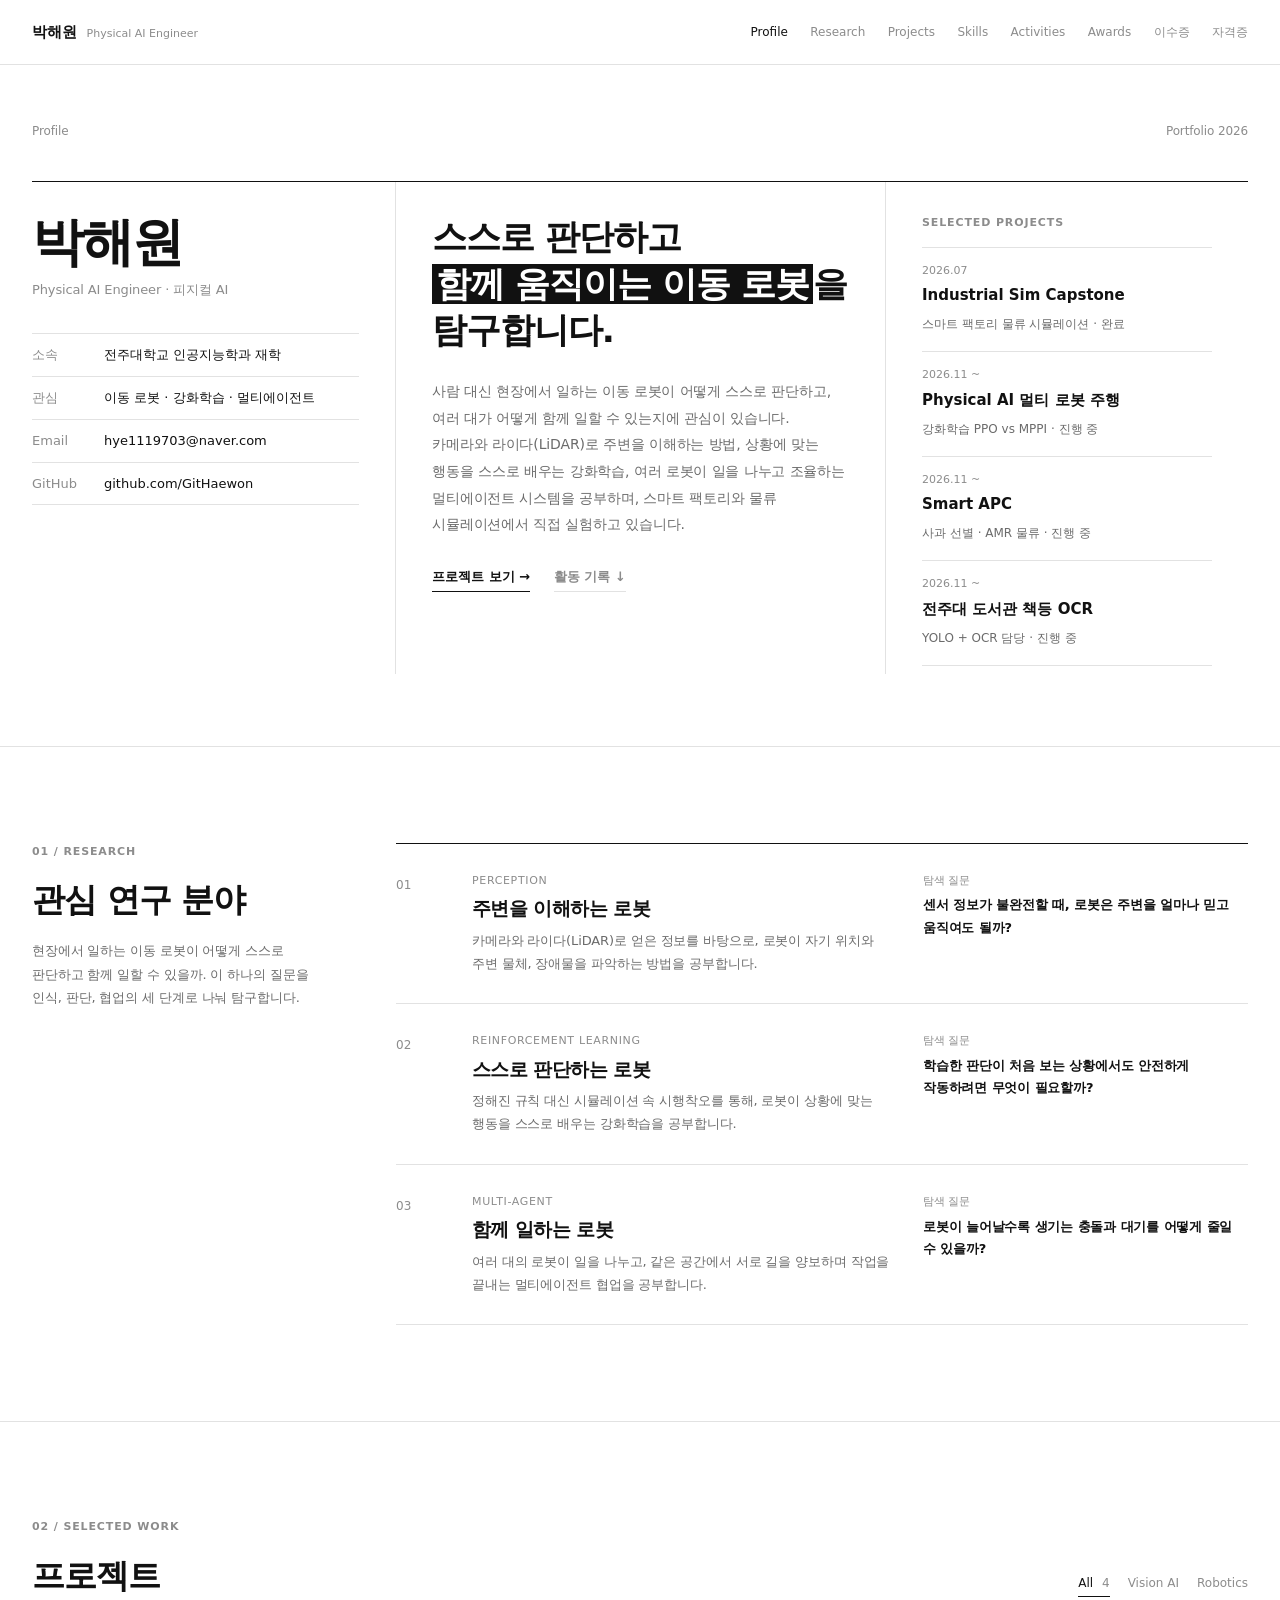
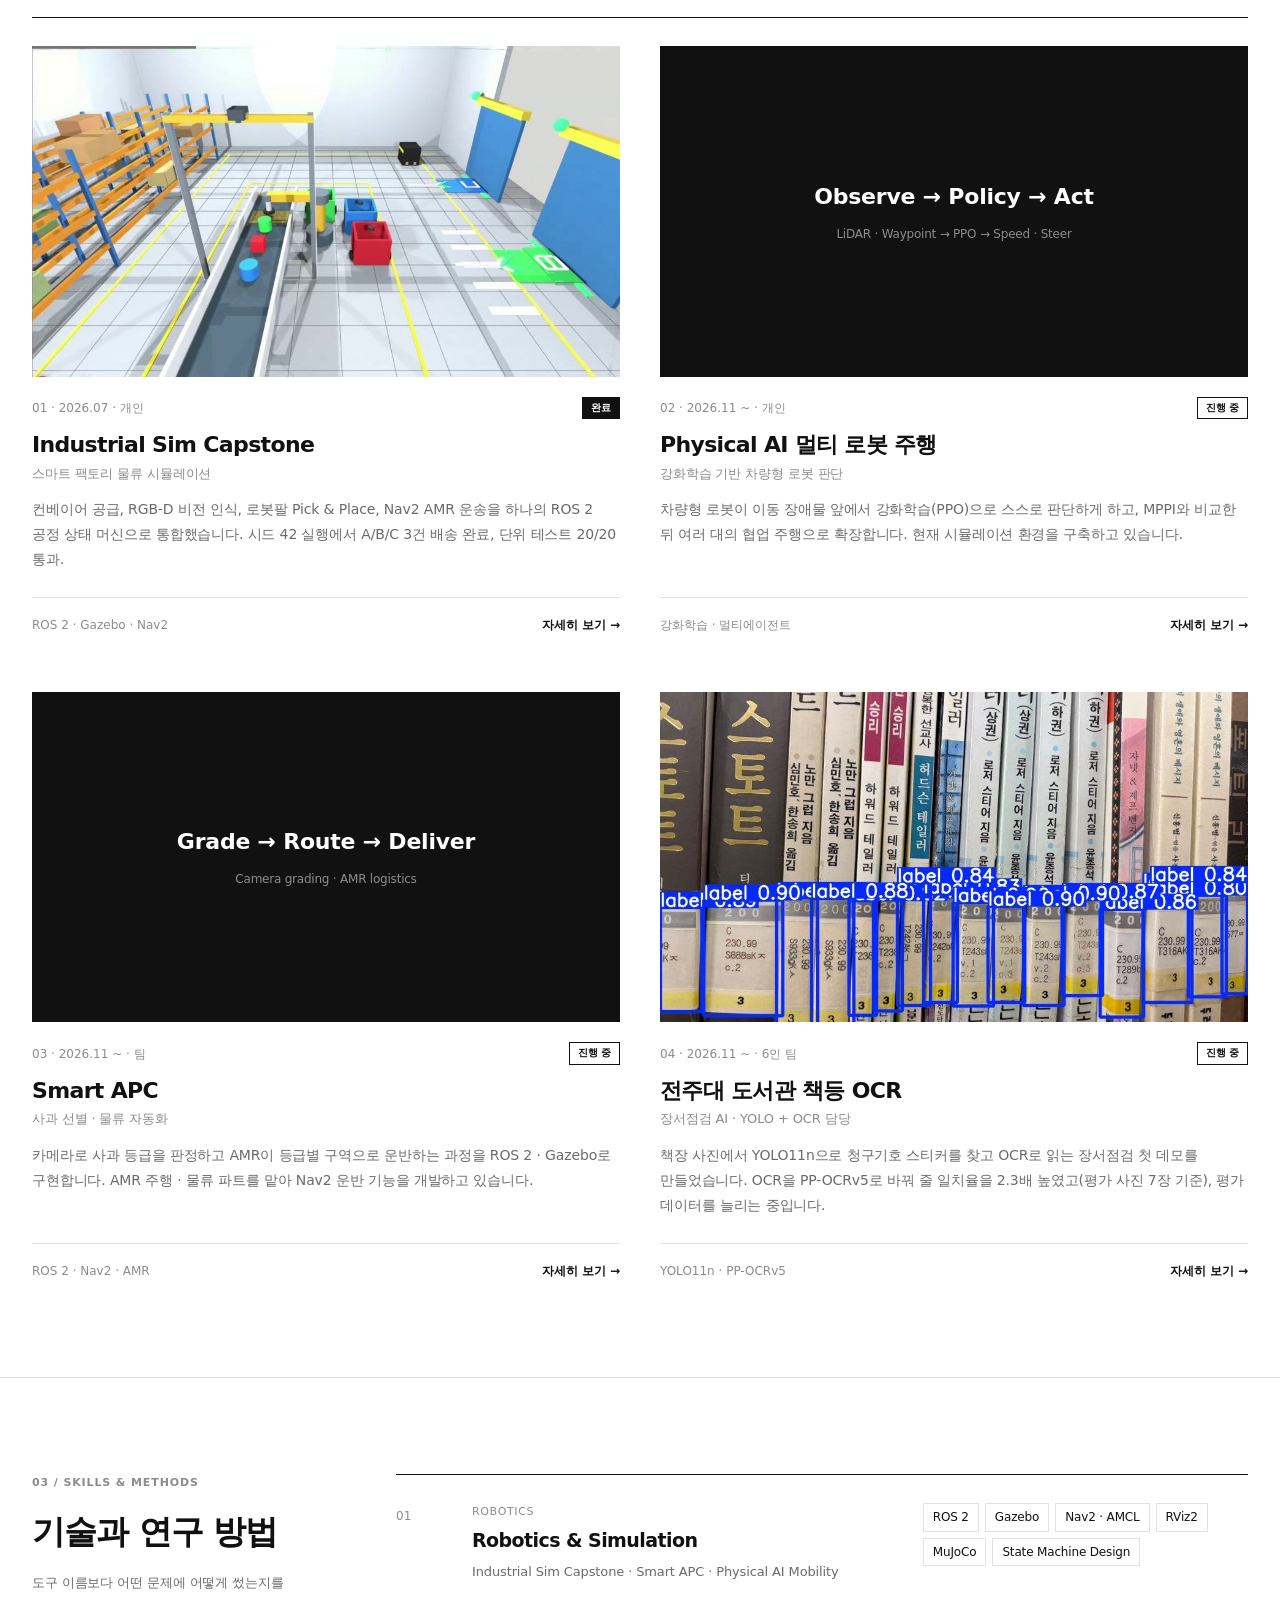
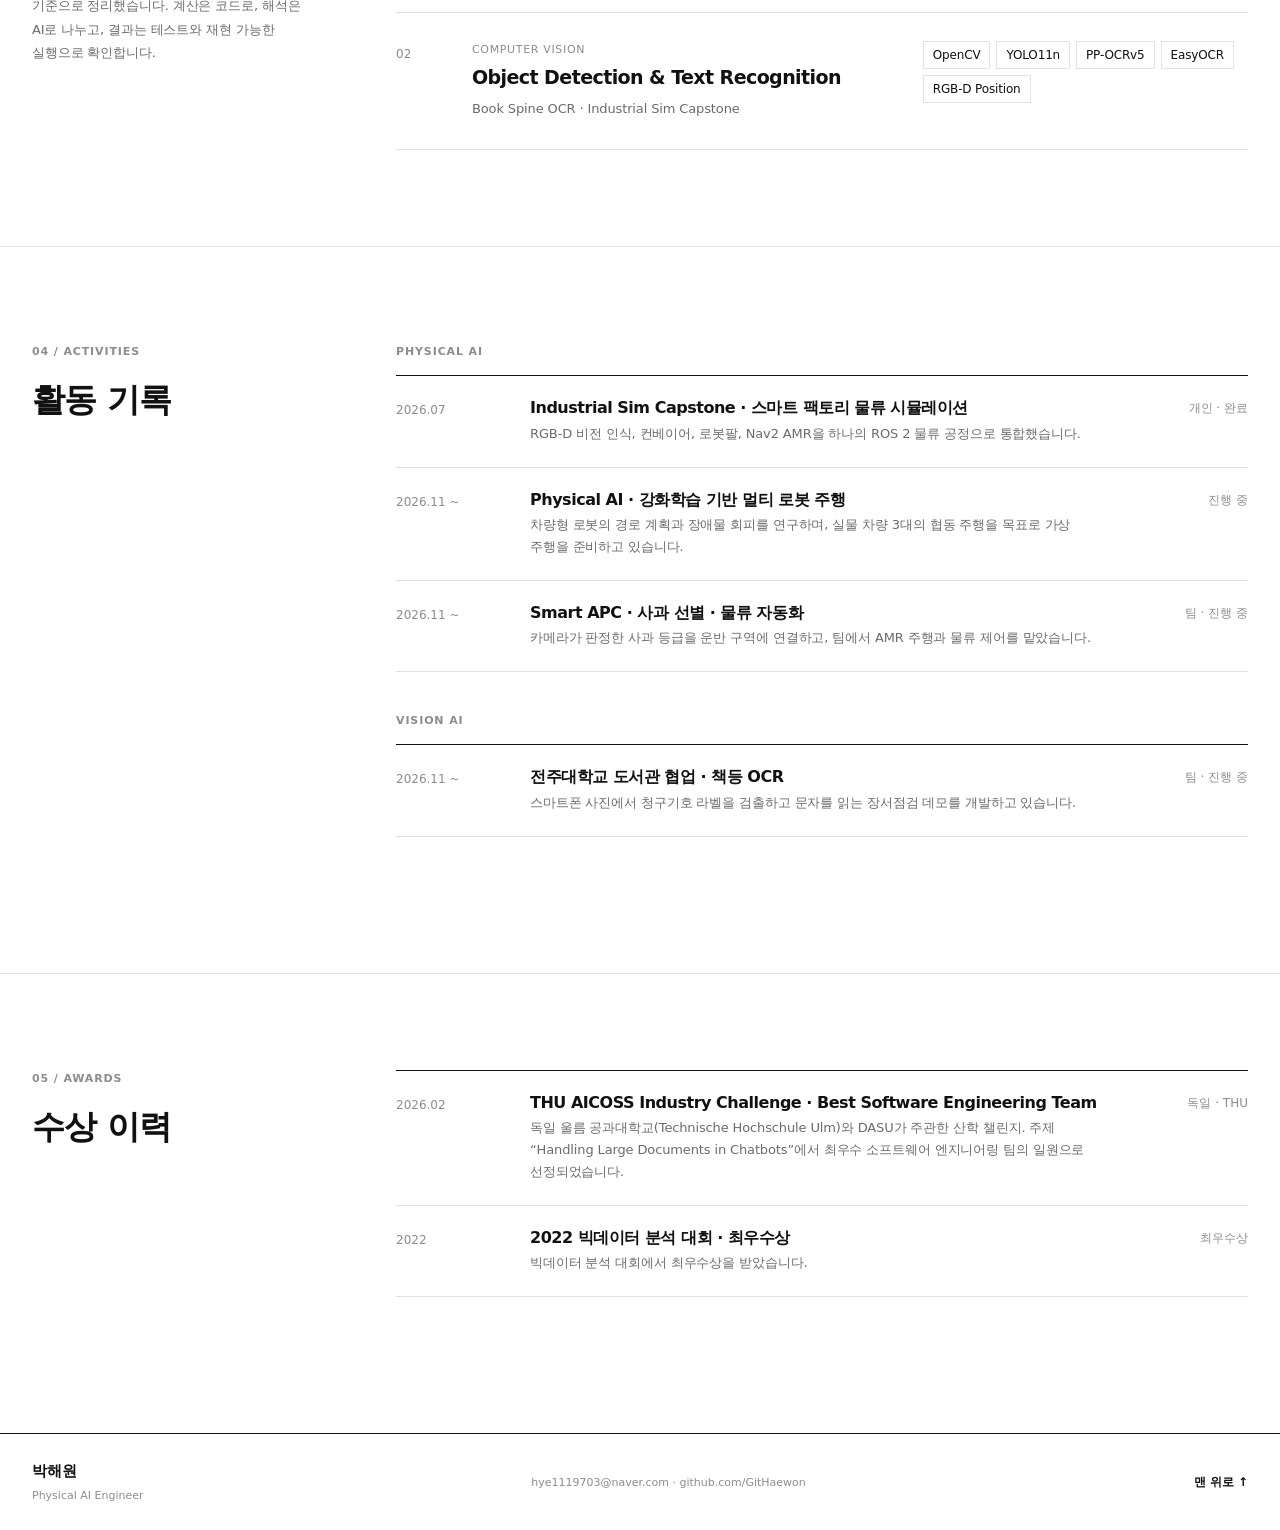
==== commit 10a9846d: "Reorder sections: Skills, Activities, Awards Co-Authored-By: Claude Opus 5.5 <noreply@anthropic.com>" ====
--- a/index.html
+++ b/index.html
@@ -24,7 +24,7 @@
       </a>
       <button class="menu-toggle" type="button" aria-controls="primary-nav" aria-expanded="false" aria-label="메뉴 열기"><span></span><span></span><span></span></button>
       <nav class="nav" id="primary-nav" aria-label="주 메뉴">
-        <a href="#home">Profile</a><a href="#research">Research</a><a href="#projects">Projects</a><a href="#activities">Activities</a><a href="#awards">Awards</a><a href="#skills">Skills</a><a href="certificates.html">이수증</a><a href="licenses.html">자격증</a>
+        <a href="#home">Profile</a><a href="#research">Research</a><a href="#projects">Projects</a><a href="#skills">Skills</a><a href="#activities">Activities</a><a href="#awards">Awards</a><a href="certificates.html">이수증</a><a href="licenses.html">자격증</a>
       </nav>
     </div>
   </header>
@@ -141,11 +141,26 @@
       </div>
     </section>
 
+    <!-- SKILLS -->
+    <section class="section m-split" id="skills" aria-labelledby="skills-title">
+      <div class="container m-split-grid">
+        <div class="m-split-head">
+          <p class="section-kicker">03 / Skills &amp; Methods</p>
+          <h2 id="skills-title" class="section-title">기술과 연구 방법</h2>
+          <p class="section-lead">도구 이름보다 어떤 문제에 어떻게 썼는지를 기준으로 정리했습니다. 계산은 코드로, 해석은 AI로 나누고, 결과는 테스트와 재현 가능한 실행으로 확인합니다.</p>
+        </div>
+        <ol class="m-rows m-skills" lang="en">
+          <li><span class="m-num">01</span><div><p class="m-tag">Robotics</p><h3>Robotics &amp; Simulation</h3><p>Industrial Sim Capstone · Smart APC · Physical AI Mobility</p></div><p class="m-chips"><span>ROS 2</span><span>Gazebo</span><span>Nav2 · AMCL</span><span>RViz2</span><span>MuJoCo</span><span>State Machine Design</span></p></li>
+          <li><span class="m-num">02</span><div><p class="m-tag">Computer Vision</p><h3>Object Detection &amp; Text Recognition</h3><p>Book Spine OCR · Industrial Sim Capstone</p></div><p class="m-chips"><span>OpenCV</span><span>YOLO11n</span><span>PP-OCRv5</span><span>EasyOCR</span><span>RGB-D Position</span></p></li>
+        </ol>
+      </div>
+    </section>
+
     <!-- ACTIVITIES -->
     <section class="section m-split" id="activities" aria-labelledby="activities-title">
       <div class="container m-split-grid">
         <div class="m-split-head">
-          <p class="section-kicker">03 / Activities</p>
+          <p class="section-kicker">04 / Activities</p>
           <h2 id="activities-title" class="section-title">활동 기록</h2>
         </div>
         <div>
@@ -167,7 +182,7 @@
     <section class="section m-split" id="awards" aria-labelledby="awards-title">
       <div class="container m-split-grid">
         <div class="m-split-head">
-          <p class="section-kicker">04 / Awards</p>
+          <p class="section-kicker">05 / Awards</p>
           <h2 id="awards-title" class="section-title">수상 이력</h2>
         </div>
         <ul class="m-list" role="list">
@@ -176,21 +191,6 @@
         </ul>
       </div>
     </section>
-
-    <!-- SKILLS -->
-    <section class="section m-split" id="skills" aria-labelledby="skills-title">
-      <div class="container m-split-grid">
-        <div class="m-split-head">
-          <p class="section-kicker">05 / Skills &amp; Methods</p>
-          <h2 id="skills-title" class="section-title">기술과 연구 방법</h2>
-          <p class="section-lead">도구 이름보다 어떤 문제에 어떻게 썼는지를 기준으로 정리했습니다. 계산은 코드로, 해석은 AI로 나누고, 결과는 테스트와 재현 가능한 실행으로 확인합니다.</p>
-        </div>
-        <ol class="m-rows m-skills" lang="en">
-          <li><span class="m-num">01</span><div><p class="m-tag">Robotics</p><h3>Robotics &amp; Simulation</h3><p>Industrial Sim Capstone · Smart APC · Physical AI Mobility</p></div><p class="m-chips"><span>ROS 2</span><span>Gazebo</span><span>Nav2 · AMCL</span><span>RViz2</span><span>MuJoCo</span><span>State Machine Design</span></p></li>
-          <li><span class="m-num">02</span><div><p class="m-tag">Computer Vision</p><h3>Object Detection &amp; Text Recognition</h3><p>Book Spine OCR · Industrial Sim Capstone</p></div><p class="m-chips"><span>OpenCV</span><span>YOLO11n</span><span>PP-OCRv5</span><span>EasyOCR</span><span>RGB-D Position</span></p></li>
-        </ol>
-      </div>
-    </section>
   </main>
   <footer class="site-footer"><div class="container footer-inner"><div><strong>박해원</strong><p>Physical AI Engineer</p></div><p>hye1119703@naver.com · github.com/GitHaewon</p><a href="#top">맨 위로 ↑</a></div></footer>
 </body>
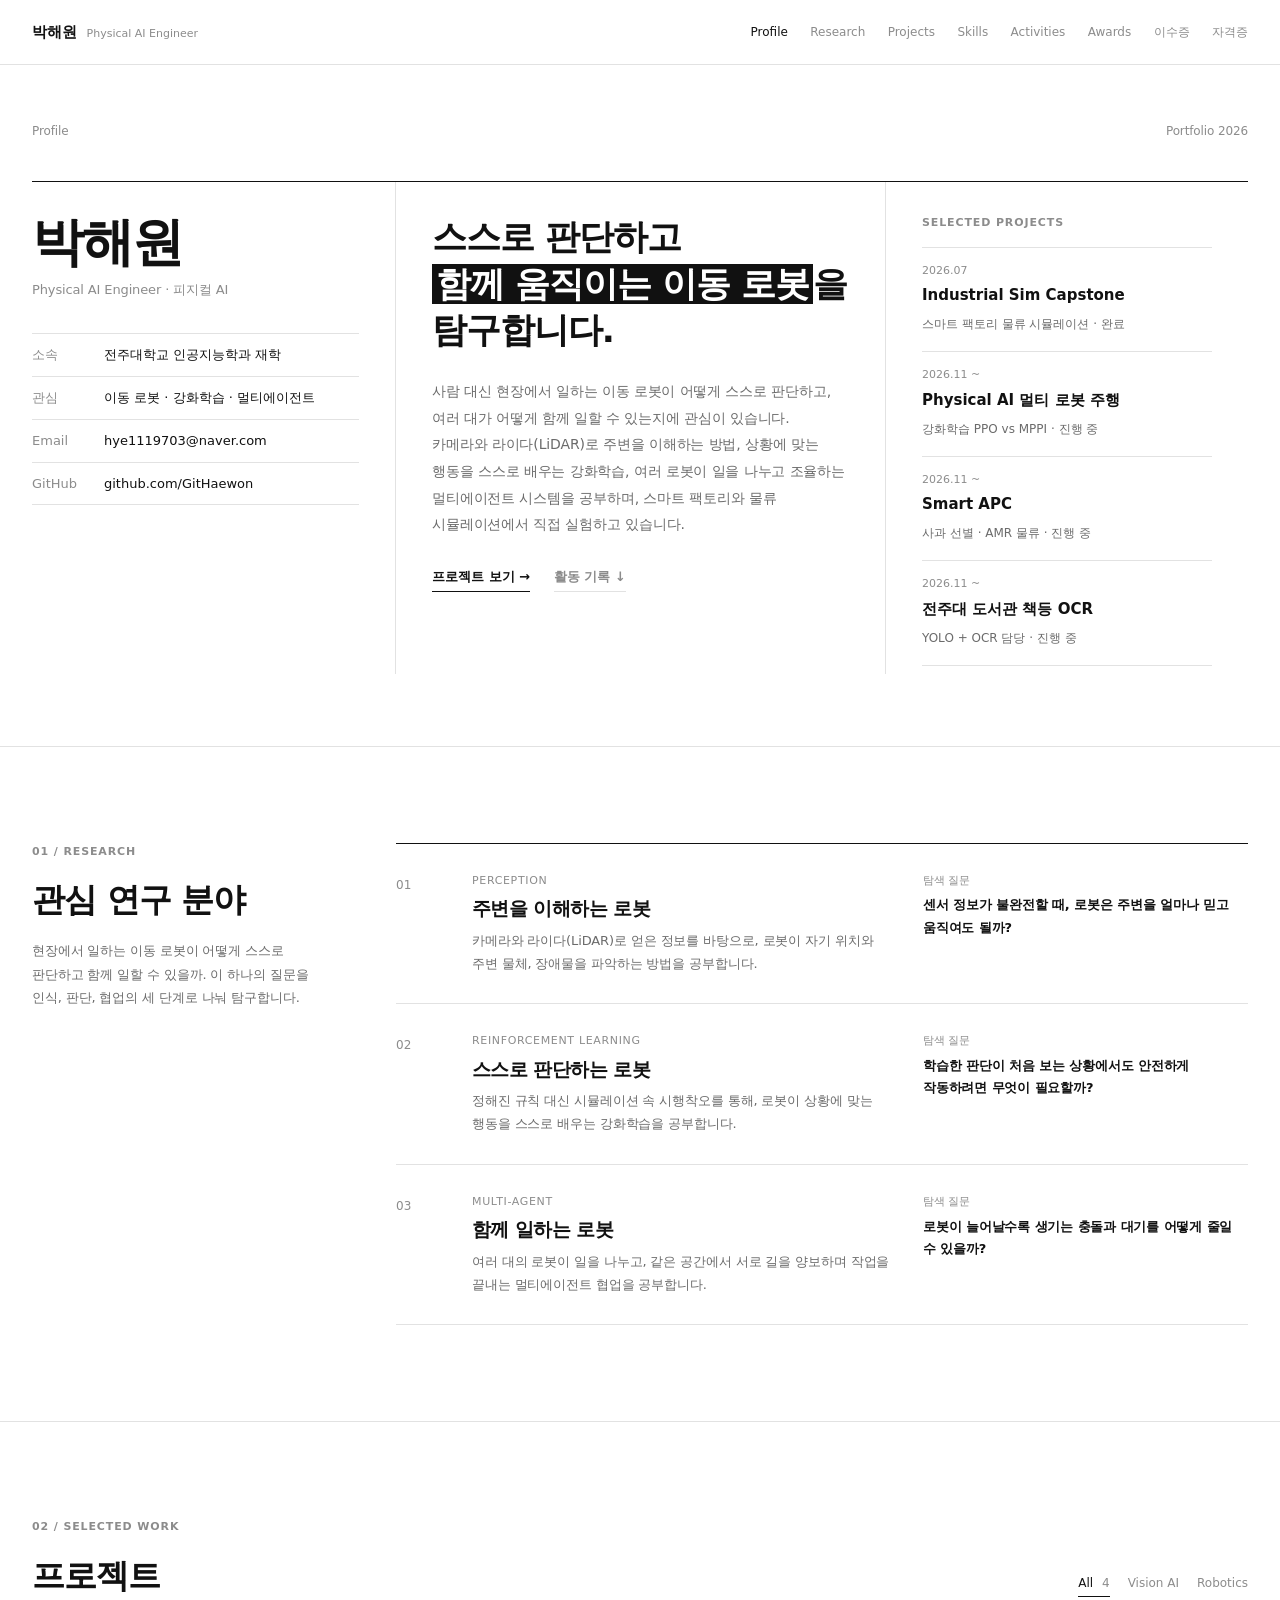
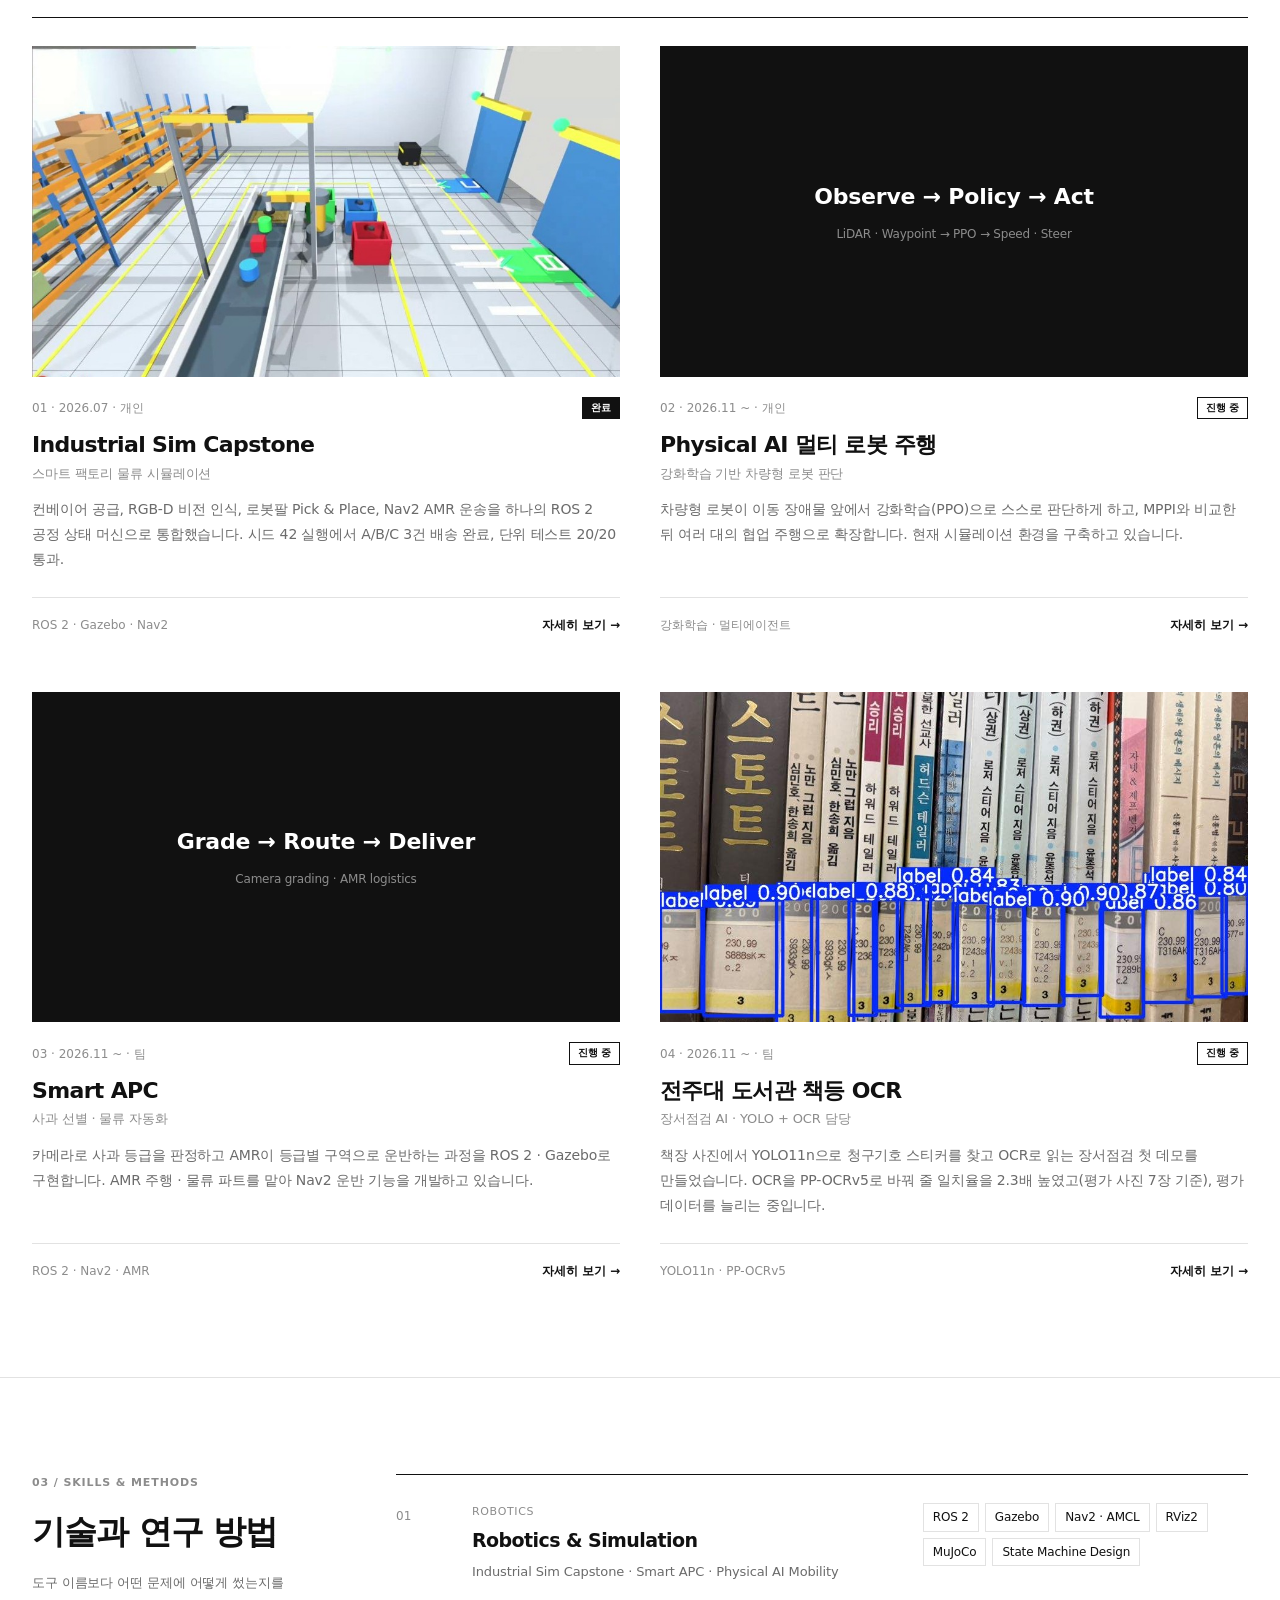
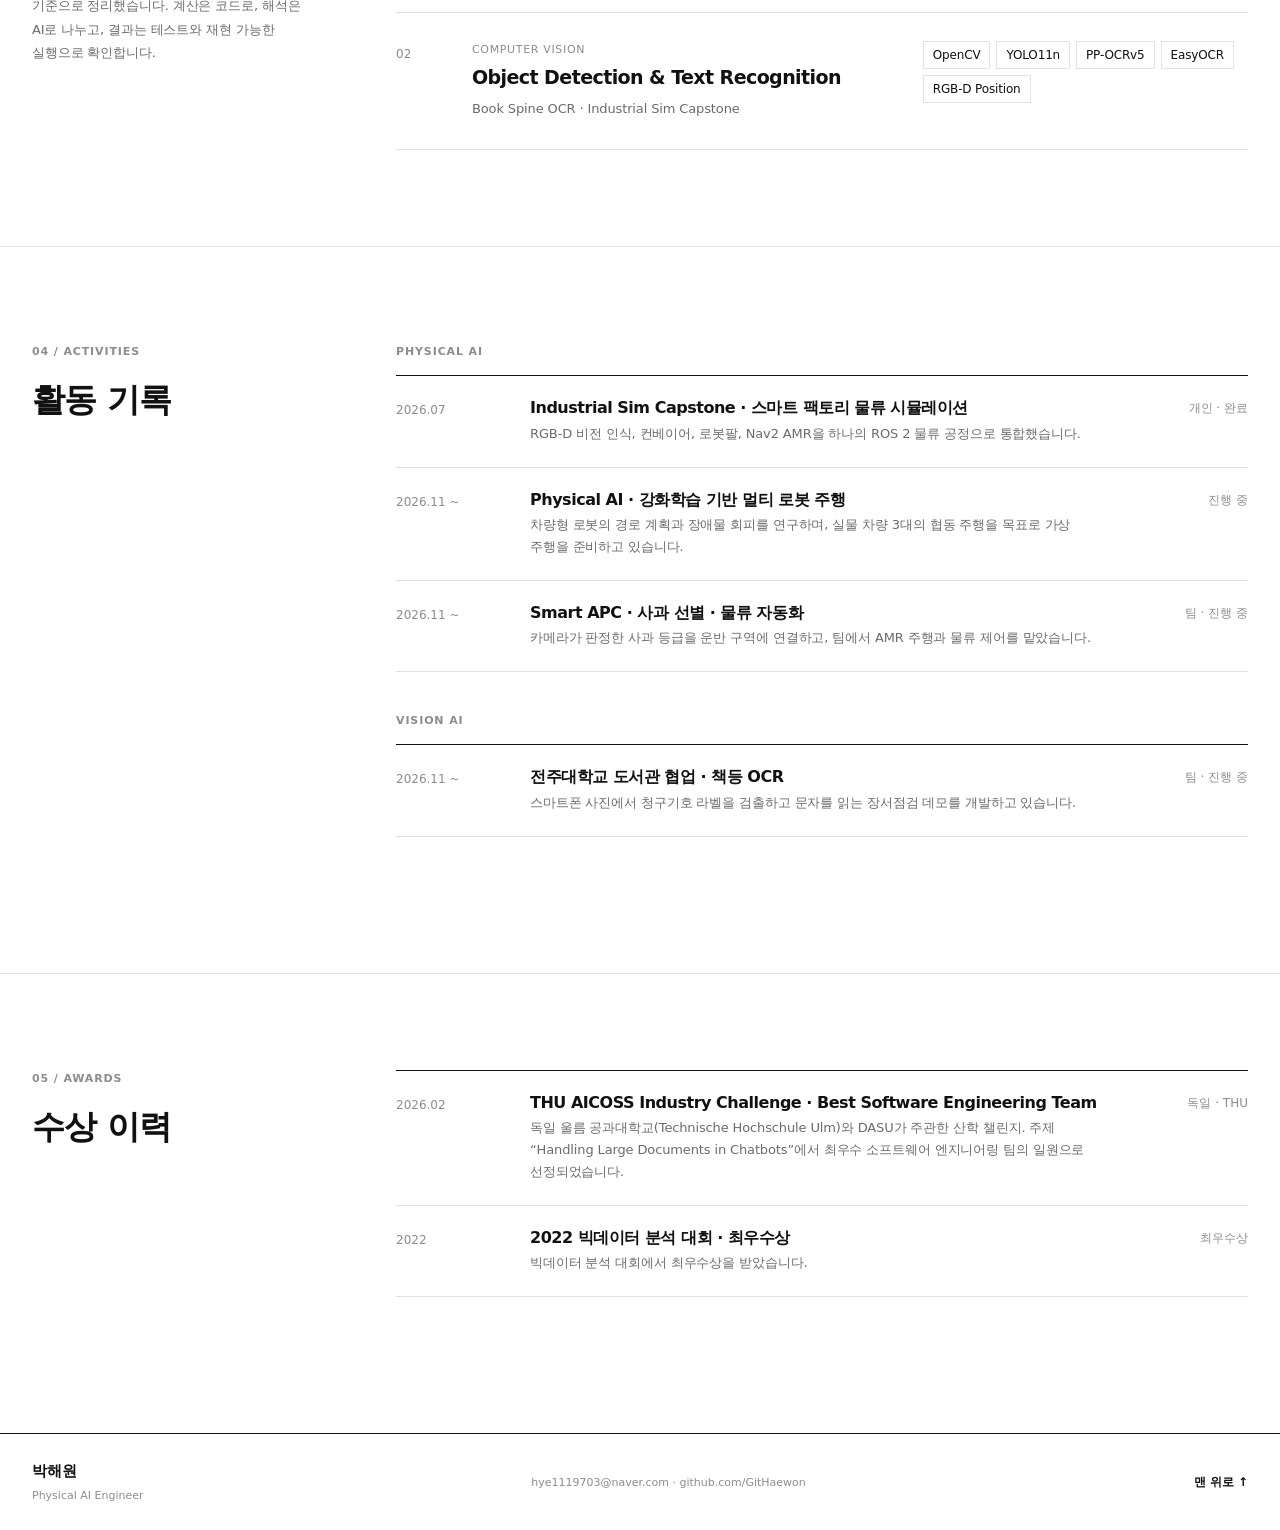
==== commit e2ac23ca: "Library OCR card: show team without size Co-Authored-By: Claude Opus 5.5 <noreply@anthropic.com> Cla" ====
--- a/index.html
+++ b/index.html
@@ -130,7 +130,7 @@
               <img src="assets/jj-library/test-detection-02.jpg" alt="책등의 청구기호 스티커마다 검출 박스와 신뢰도가 표시된 사진" width="960" height="720" loading="lazy">
             </a>
             <div class="project-content">
-              <div class="project-meta"><span>04 · 2026.11 ~ · 6인 팀</span><span class="status status-active">진행 중</span></div>
+              <div class="project-meta"><span>04 · 2026.11 ~ · 팀</span><span class="status status-active">진행 중</span></div>
               <h3><a href="projects/jj-library-ocr.html">전주대 도서관 책등 OCR</a></h3>
               <p class="m-sub">장서점검 AI · YOLO + OCR 담당</p>
               <p>책장 사진에서 YOLO11n으로 청구기호 스티커를 찾고 OCR로 읽는 장서점검 첫 데모를 만들었습니다. OCR을 PP-OCRv5로 바꿔 줄 일치율을 2.3배 높였고(평가 사진 7장 기준), 평가 데이터를 늘리는 중입니다.</p>
